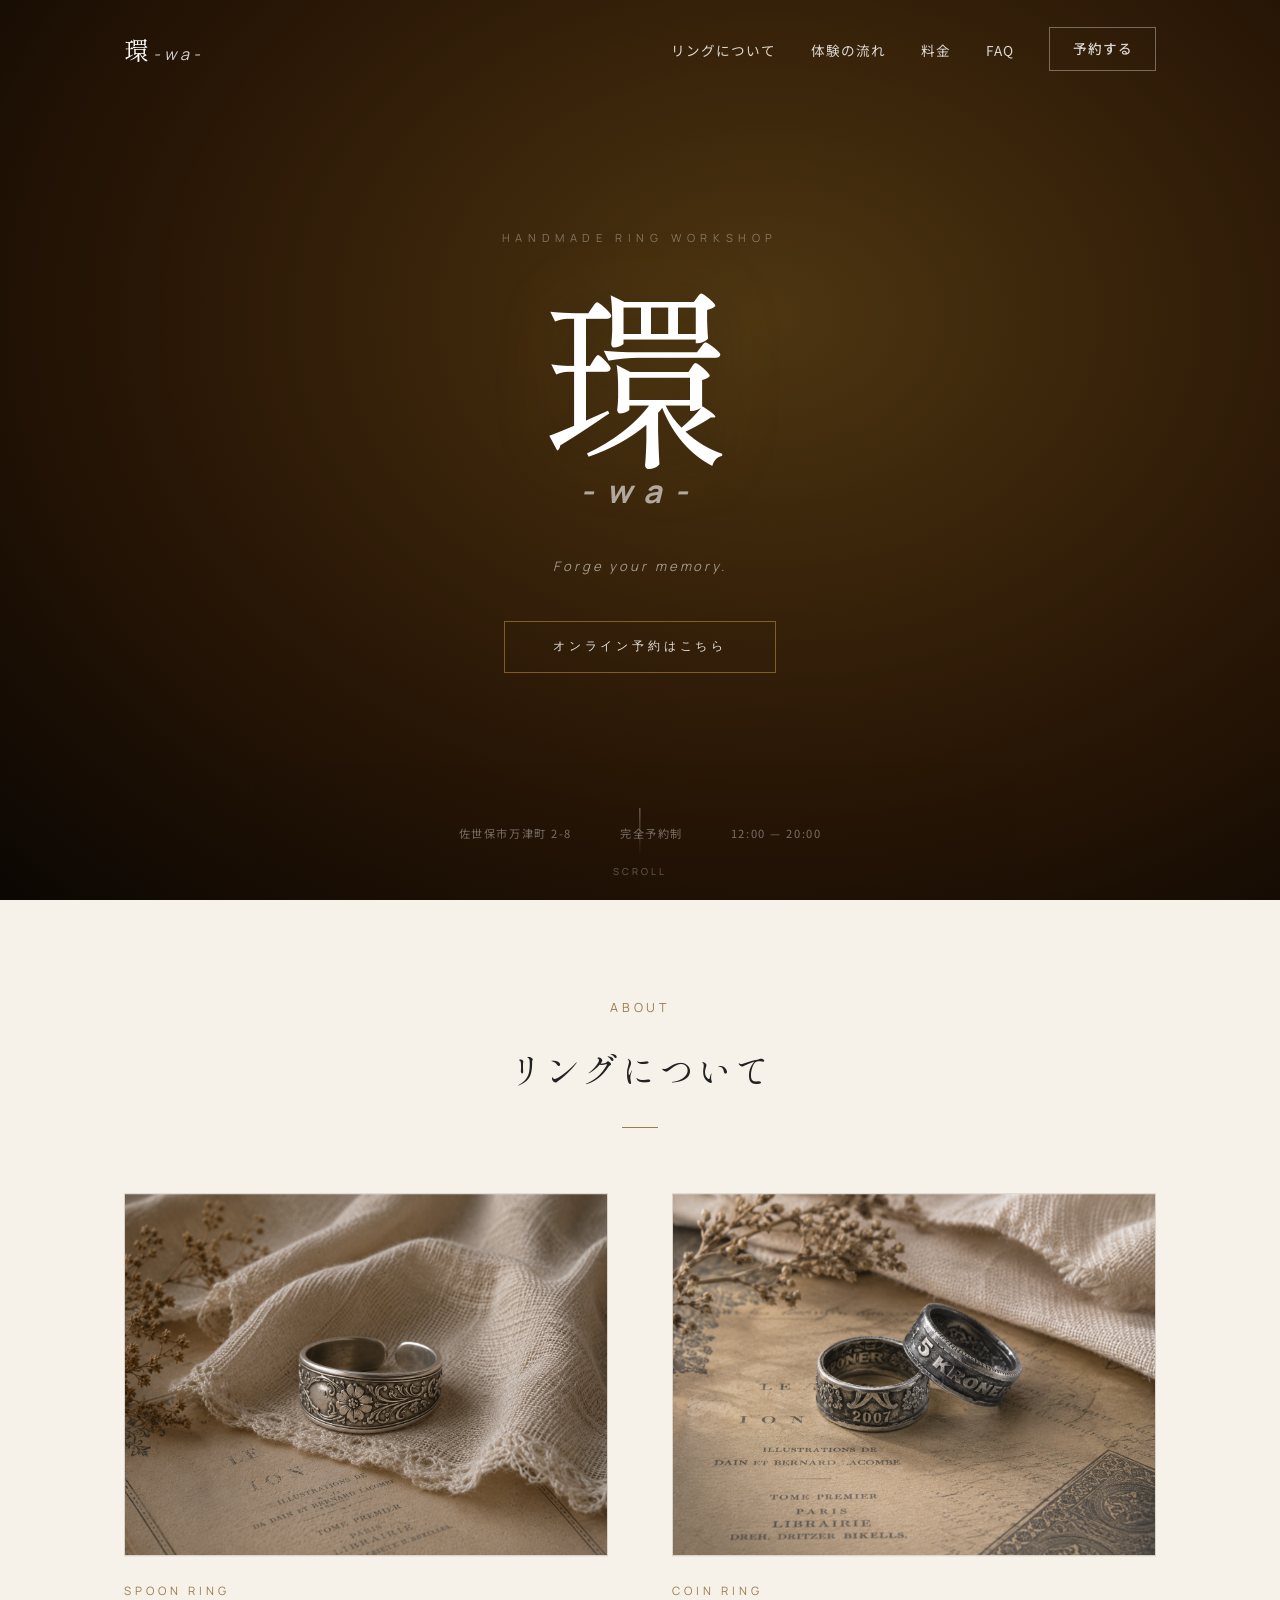
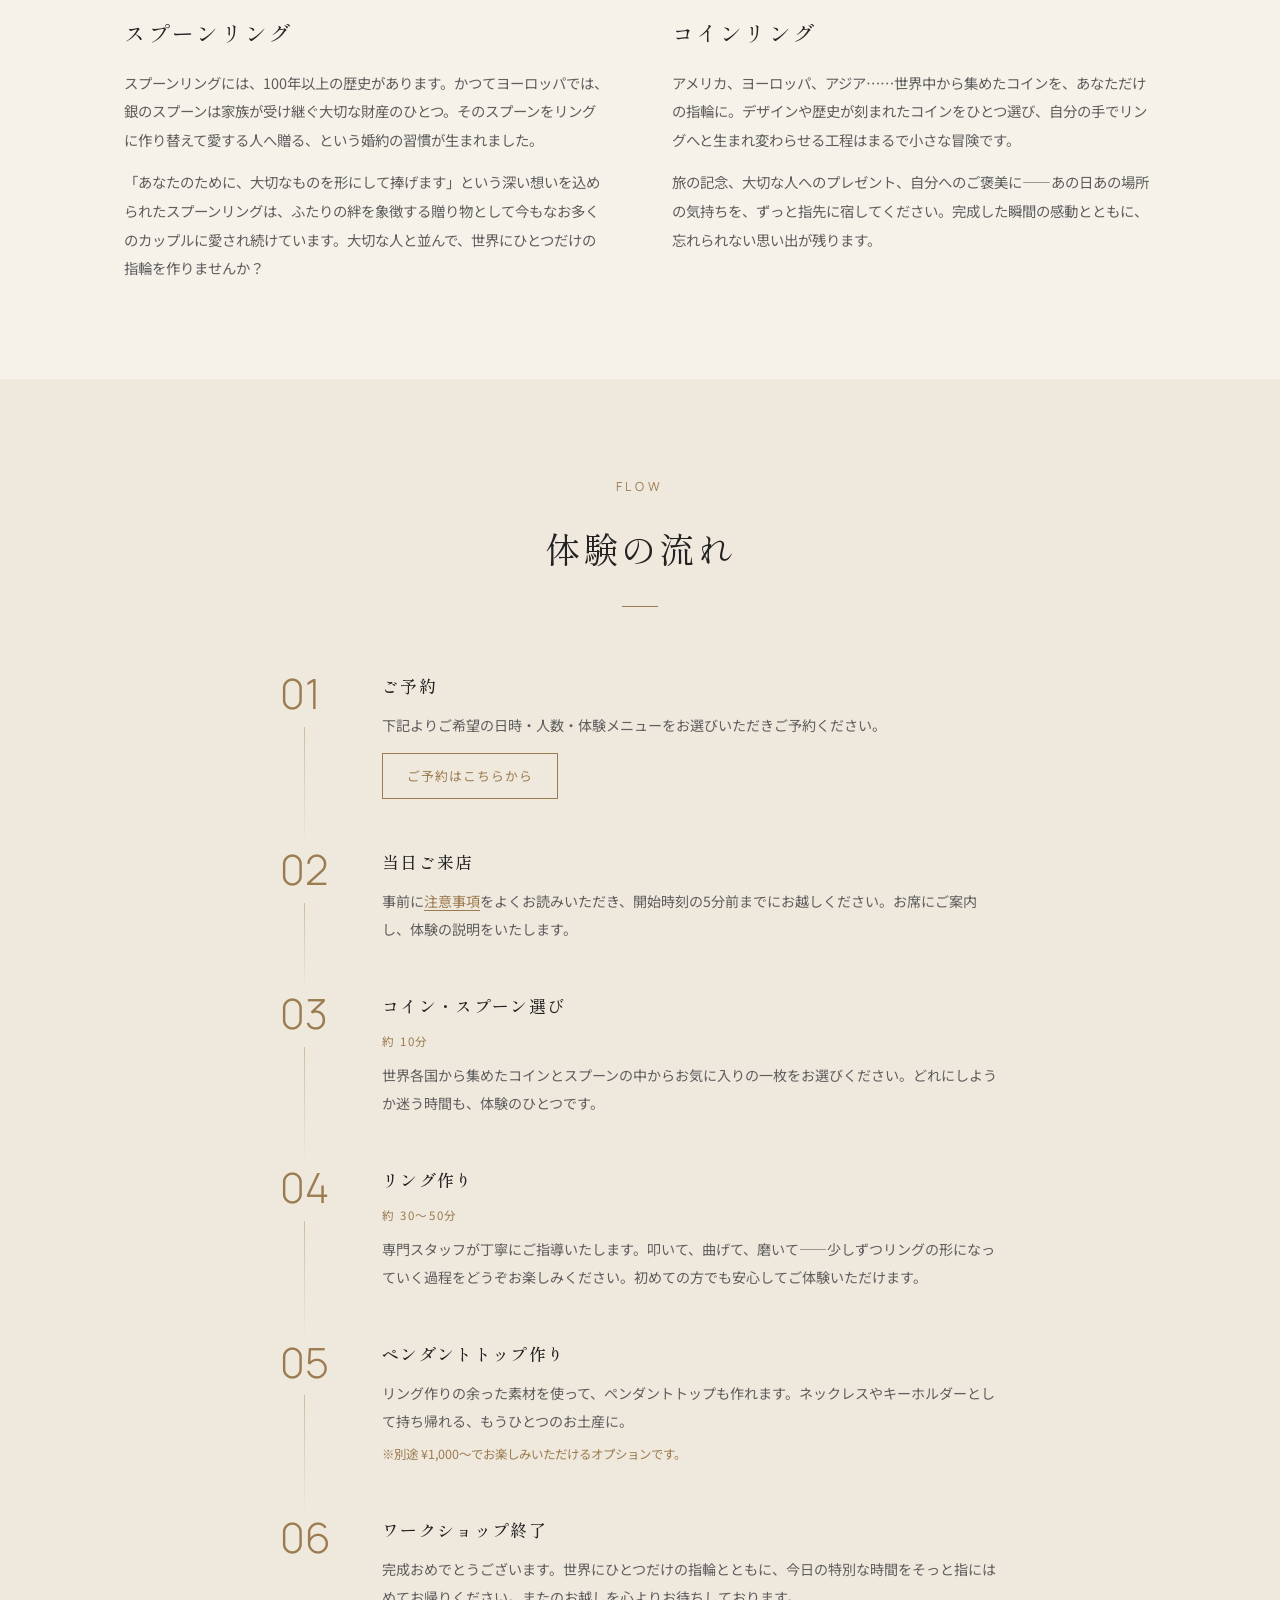
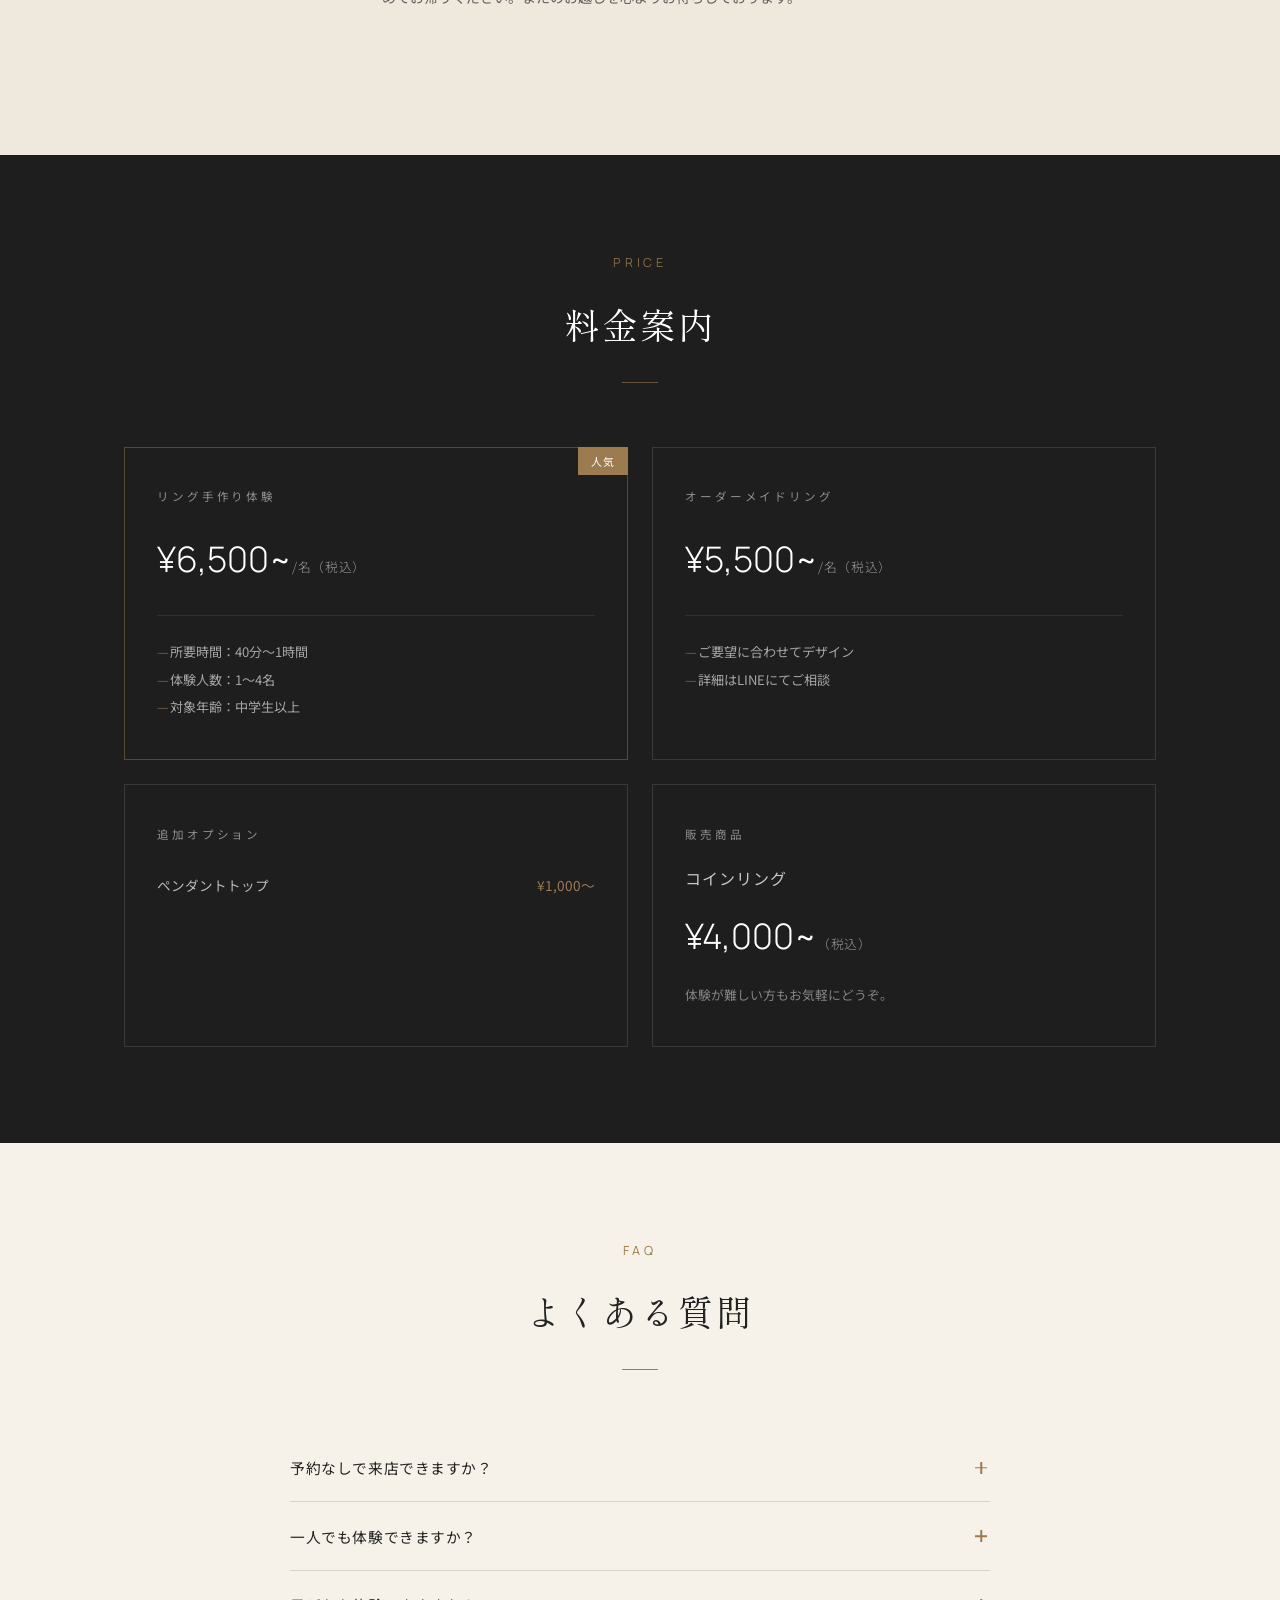
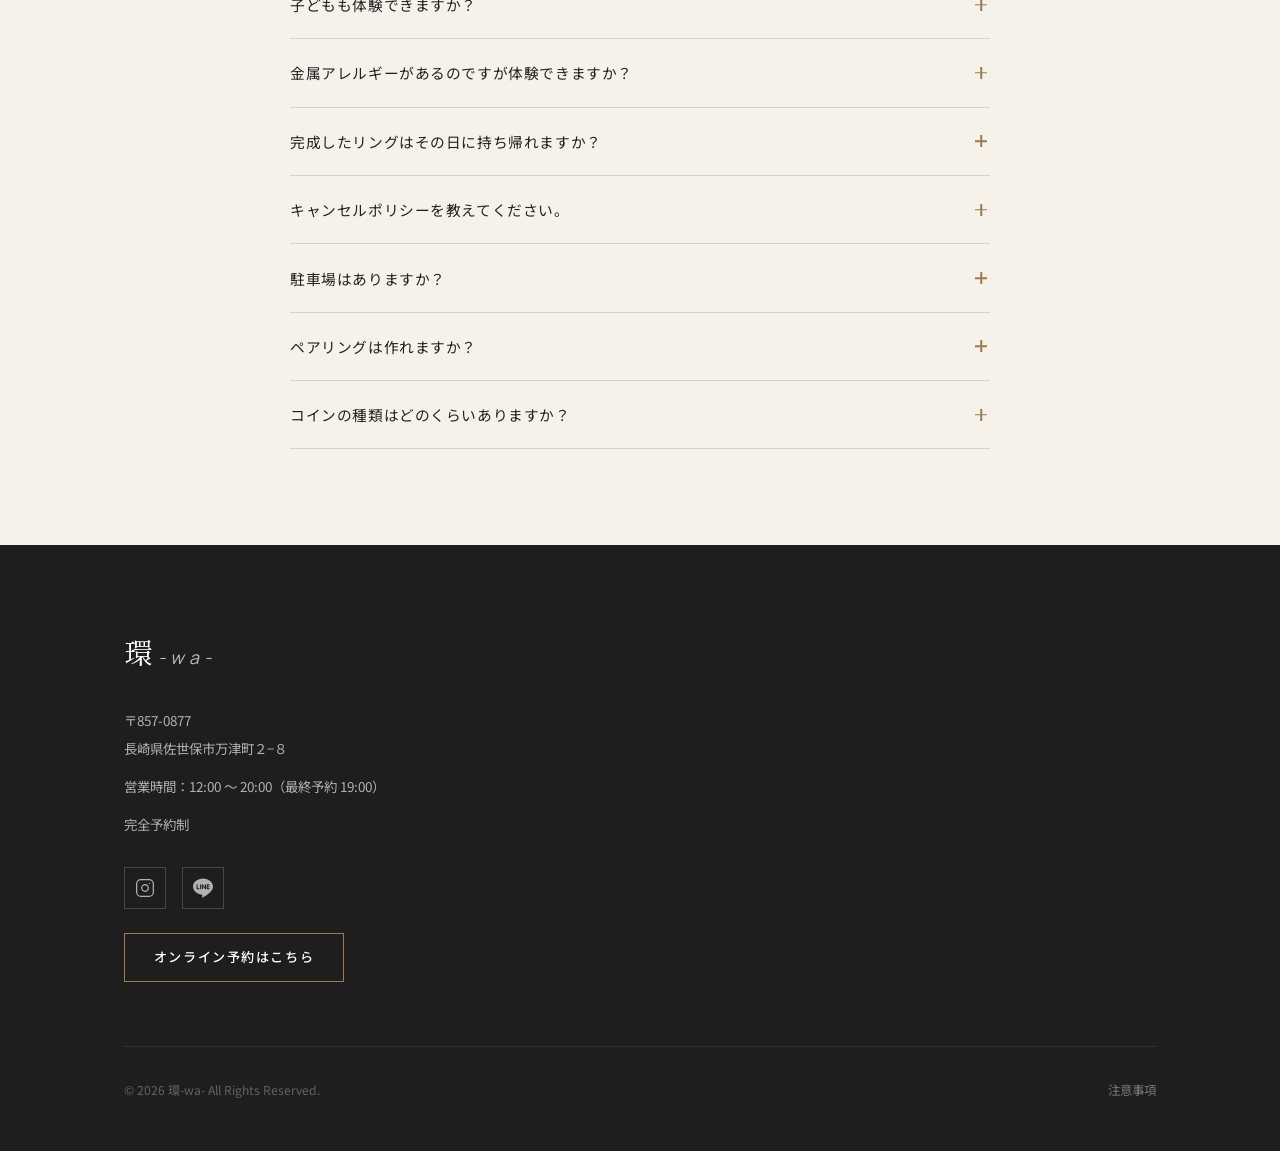
==== index.html @ 25a90939 "Use icons8-line-48.png for LINE icon in mobile CTA Co-Authored-By: Claude Sonnet 4.6 <noreply@anthro" ====
<!DOCTYPE html>
<html lang="ja">
<head>
  <meta charset="UTF-8">
  <meta name="viewport" content="width=device-width, initial-scale=1.0">
  <title>環-wa- | 手作りリング体験 佐世保・万津町</title>
  <meta name="description" content="長崎県佐世保市の手作りリング体験工房「環-wa-」。スプーンリングとコインリングを自分の手で作る特別な体験。完全予約制。¥6,500〜">
  <link rel="preconnect" href="https://fonts.googleapis.com">
  <link rel="preconnect" href="https://fonts.gstatic.com" crossorigin>
  <link href="https://fonts.googleapis.com/css2?family=Manrope:wght@300;400;500&family=Noto+Sans+JP:wght@300;400;500&family=Shippori+Mincho:wght@400;500&display=swap" rel="stylesheet">
  <link rel="stylesheet" href="styles.css">
</head>
<body>

  <!-- LOADER -->
  <div id="loader" role="status" aria-label="読み込み中">
    <div class="loader-inner">
      <div class="loader-ring-wrap">
        <svg class="loader-ring" viewBox="0 0 100 100" aria-hidden="true">
          <circle class="ring-track" cx="50" cy="50" r="38"/>
          <circle id="ring-arc" class="ring-progress" cx="50" cy="50" r="38"
                  transform="rotate(-90 50 50)"/>
        </svg>
        <span class="loader-brand" aria-hidden="true">環</span>
      </div>
      <div class="loader-foot">
        <span id="loader-counter" class="loader-counter">0</span>
        <span id="loader-text" class="loader-text">Forge your memory.</span>
      </div>
    </div>
  </div>

  <!-- HEADER -->
  <header id="header">
    <div class="container header-inner">
      <a href="#" class="logo">環<span>-wa-</span></a>
      <nav>
        <ul class="nav-links" id="navLinks">
          <li><a href="#about">リングについて</a></li>
          <li><a href="#flow">体験の流れ</a></li>
          <li><a href="#pricing">料金</a></li>
          <li><a href="#faq">FAQ</a></li>
          <li>
            <a href="reserve.html" class="btn btn-nav">
              予約する
            </a>
          </li>
        </ul>
        <button class="hamburger" id="hamburger" aria-label="メニューを開く" aria-expanded="false">
          <span></span><span></span><span></span>
        </button>
      </nav>
    </div>
  </header>

  <!-- HERO -->
  <section id="hero">
    <!-- VIDEO BACKGROUND -->
    <div class="hero-bg" id="heroBg">
      <div class="hero-vid-wrap v1 active">
        <video autoplay muted playsinline loop preload="auto"
               src="videos/ring_hero_darker_v1.mp4"></video>
      </div>
      <div class="hero-vid-wrap v2">
        <video muted playsinline loop preload="none"
               data-src="videos/ring_hero_darker_v2.mp4"></video>
      </div>
      <div class="hero-vid-wrap v3">
        <video muted playsinline loop preload="none"
               data-src="videos/ring_hero_darker_v3.mp4"></video>
      </div>
    </div>
    <div class="hero-overlay" aria-hidden="true"></div>
    <div class="hero-content" id="heroContent">
      <p class="hero-eyebrow">Handmade Ring Workshop</p>
      <h1 class="hero-mark">
        <span class="hero-kanji">環</span>
        <span class="hero-wa">-wa-</span>
      </h1>
      <p class="hero-tagline">Forge your memory.</p>
      <a href="reserve.html" class="btn-hero-reserve">オンライン予約はこちら</a>
    </div>
    <div class="hero-foot" aria-hidden="true">
      <span>佐世保市万津町 2-8</span>
      <span>完全予約制</span>
      <span>12:00 — 20:00</span>
    </div>
    <div class="scroll-down" aria-hidden="true">
      <div class="scroll-line"></div>
      <span>SCROLL</span>
    </div>
  </section>

  <!-- ABOUT -->
  <section id="about" class="section">
    <div class="container">
      <div class="section-head reveal">
        <span class="section-label">ABOUT</span>
        <h2>リングについて</h2>
        <div class="divider"></div>
      </div>
      <div class="about-grid">

        <div class="about-card reveal">
          <div class="about-img" data-parallax><img src="images/スプーンリング.png" alt="スプーンリング" loading="lazy"></div>
          <span class="about-tag">SPOON RING</span>
          <h3>スプーンリング</h3>
          <p>スプーンリングには、100年以上の歴史があります。かつてヨーロッパでは、銀のスプーンは家族が受け継ぐ大切な財産のひとつ。そのスプーンをリングに作り替えて愛する人へ贈る、という婚約の習慣が生まれました。</p>
          <p>「あなたのために、大切なものを形にして捧げます」という深い想いを込められたスプーンリングは、ふたりの絆を象徴する贈り物として今もなお多くのカップルに愛され続けています。大切な人と並んで、世界にひとつだけの指輪を作りませんか？</p>
        </div>

        <div class="about-card reveal">
          <div class="about-img" data-parallax><img src="images/コインリング.png" alt="コインリング" loading="lazy"></div>
          <span class="about-tag">COIN RING</span>
          <h3>コインリング</h3>
          <p>アメリカ、ヨーロッパ、アジア……世界中から集めたコインを、あなただけの指輪に。デザインや歴史が刻まれたコインをひとつ選び、自分の手でリングへと生まれ変わらせる工程はまるで小さな冒険です。</p>
          <p>旅の記念、大切な人へのプレゼント、自分へのご褒美に——あの日あの場所の気持ちを、ずっと指先に宿してください。完成した瞬間の感動とともに、忘れられない思い出が残ります。</p>
        </div>

      </div>
    </div>
  </section>

  <!-- FLOW -->
  <section id="flow" class="section section-warm">
    <div class="container">
      <div class="section-head reveal">
        <span class="section-label">FLOW</span>
        <h2>体験の流れ</h2>
        <div class="divider"></div>
      </div>
      <ol class="flow-list">

        <li class="flow-step reveal">
          <div class="flow-num">01</div>
          <div class="flow-body">
            <h3>ご予約</h3>
            <p>下記よりご希望の日時・人数・体験メニューをお選びいただきご予約ください。</p>
            <a href="reserve.html" class="btn-reserve-sm">
              ご予約はこちらから
            </a>
          </div>
        </li>

        <li class="flow-step reveal">
          <div class="flow-num">02</div>
          <div class="flow-body">
            <h3>当日ご来店</h3>
            <p>事前に<a href="caution.html" class="text-link">注意事項</a>をよくお読みいただき、開始時刻の5分前までにお越しください。お席にご案内し、体験の説明をいたします。</p>
          </div>
        </li>

        <li class="flow-step reveal">
          <div class="flow-num">03</div>
          <div class="flow-body">
            <h3>コイン・スプーン選び</h3>
            <span class="flow-time">約 10分</span>
            <p>世界各国から集めたコインとスプーンの中からお気に入りの一枚をお選びください。どれにしようか迷う時間も、体験のひとつです。</p>
          </div>
        </li>

        <li class="flow-step reveal">
          <div class="flow-num">04</div>
          <div class="flow-body">
            <h3>リング作り</h3>
            <span class="flow-time">約 30〜50分</span>
            <p>専門スタッフが丁寧にご指導いたします。叩いて、曲げて、磨いて——少しずつリングの形になっていく過程をどうぞお楽しみください。初めての方でも安心してご体験いただけます。</p>
          </div>
        </li>

        <li class="flow-step reveal">
          <div class="flow-num">05</div>
          <div class="flow-body">
            <h3>ペンダントトップ作り</h3>
            <p>リング作りの余った素材を使って、ペンダントトップも作れます。ネックレスやキーホルダーとして持ち帰れる、もうひとつのお土産に。<br><span class="inline-note">※別途 ¥1,000〜でお楽しみいただけるオプションです。</span></p>
          </div>
        </li>

        <li class="flow-step reveal">
          <div class="flow-num">06</div>
          <div class="flow-body">
            <h3>ワークショップ終了</h3>
            <p>完成おめでとうございます。世界にひとつだけの指輪とともに、今日の特別な時間をそっと指にはめてお帰りください。またのお越しを心よりお待ちしております。</p>
          </div>
        </li>

      </ol>
    </div>
  </section>

  <!-- PRICING -->
  <section id="pricing" class="section section-dark">
    <div class="container">
      <div class="section-head section-head--light reveal">
        <span class="section-label">PRICE</span>
        <h2>料金案内</h2>
        <div class="divider divider--light"></div>
      </div>
      <div class="pricing-grid">

        <div class="price-card price-card--main reveal">
          <span class="price-badge">人気</span>
          <span class="price-cat">リング手作り体験</span>
          <div class="price-val">¥6,500~<small>/名（税込）</small></div>
          <ul class="price-meta">
            <li>所要時間：40分〜1時間</li>
            <li>体験人数：1〜4名</li>
            <li>対象年齢：中学生以上</li>
          </ul>
        </div>

        <div class="price-card reveal">
          <span class="price-cat">オーダーメイドリング</span>
          <div class="price-val">¥5,500~<small>/名（税込）</small></div>
          <ul class="price-meta">
            <li>ご要望に合わせてデザイン</li>
            <li>詳細はLINEにてご相談</li>
          </ul>
        </div>

        <div class="price-card reveal">
          <span class="price-cat">追加オプション</span>
          <ul class="price-option-list">
            <li><span>ペンダントトップ</span><em>¥1,000〜</em></li>
          </ul>
        </div>

        <div class="price-card reveal">
          <span class="price-cat">販売商品</span>
          <p class="price-item-name">コインリング</p>
          <div class="price-val">¥4,000~<small>（税込）</small></div>
          <p class="price-desc">体験が難しい方もお気軽にどうぞ。</p>
        </div>

      </div>
    </div>
  </section>

  <!-- FAQ -->
  <section id="faq" class="section">
    <div class="container">
      <div class="section-head reveal">
        <span class="section-label">FAQ</span>
        <h2>よくある質問</h2>
        <div class="divider"></div>
      </div>
      <dl class="faq-list reveal">

        <div class="faq-item">
          <dt><button class="faq-q" aria-expanded="false"><span>予約なしで来店できますか？</span><span class="faq-icon" aria-hidden="true"></span></button></dt>
          <dd class="faq-a"><div class="faq-inner">当工房は<strong>完全予約制</strong>となっております。公式LINEよりご予約のうえお越しください。当日のご予約もLINEにて承ります（空き状況によります）。</div></dd>
        </div>

        <div class="faq-item">
          <dt><button class="faq-q" aria-expanded="false"><span>一人でも体験できますか？</span><span class="faq-icon" aria-hidden="true"></span></button></dt>
          <dd class="faq-a"><div class="faq-inner">もちろんです。おひとり様から最大4名様まで体験いただけます。おひとりでじっくり楽しまれるお客様も多くいらっしゃいます。</div></dd>
        </div>

        <div class="faq-item">
          <dt><button class="faq-q" aria-expanded="false"><span>子どもも体験できますか？</span><span class="faq-icon" aria-hidden="true"></span></button></dt>
          <dd class="faq-a"><div class="faq-inner">安全上の理由から、対象年齢は<strong>中学生以上</strong>とさせていただいております。ご不明な点はLINEよりお気軽にお問い合わせください。</div></dd>
        </div>

        <div class="faq-item">
          <dt><button class="faq-q" aria-expanded="false"><span>金属アレルギーがあるのですが体験できますか？</span><span class="faq-icon" aria-hidden="true"></span></button></dt>
          <dd class="faq-a"><div class="faq-inner">金属アレルギーをお持ちの方には、使用素材について事前にご相談させていただいております。ご予約時にLINEにてお知らせください。また、事前に<a href="caution.html" class="text-link">注意事項ページ</a>もご確認いただけますと幸いです。</div></dd>
        </div>

        <div class="faq-item">
          <dt><button class="faq-q" aria-expanded="false"><span>完成したリングはその日に持ち帰れますか？</span><span class="faq-icon" aria-hidden="true"></span></button></dt>
          <dd class="faq-a"><div class="faq-inner">はい、当日お持ち帰りいただけます。専用のパッケージにお入れしてお渡しします。プレゼントにもそのままご利用いただけます。</div></dd>
        </div>

        <div class="faq-item">
          <dt><button class="faq-q" aria-expanded="false"><span>キャンセルポリシーを教えてください。</span><span class="faq-icon" aria-hidden="true"></span></button></dt>
          <dd class="faq-a"><div class="faq-inner">ご予約の変更・キャンセルは、ご予約日の<strong>前日20時まで</strong>に公式LINEよりご連絡ください。当日のキャンセルはキャンセル料が発生する場合がございます。</div></dd>
        </div>

        <div class="faq-item">
          <dt><button class="faq-q" aria-expanded="false"><span>駐車場はありますか？</span><span class="faq-icon" aria-hidden="true"></span></button></dt>
          <dd class="faq-a"><div class="faq-inner">専用駐車場はございませんが、近隣にコインパーキングがございます。公共交通機関でのご来店もぜひご検討ください。</div></dd>
        </div>

        <div class="faq-item">
          <dt><button class="faq-q" aria-expanded="false"><span>ペアリングは作れますか？</span><span class="faq-icon" aria-hidden="true"></span></button></dt>
          <dd class="faq-a"><div class="faq-inner">同じコインやスプーンをお選びいただければペアリングとして仕上げることも可能です。カップルやご友人同士でのご体験をぜひどうぞ。</div></dd>
        </div>

        <div class="faq-item">
          <dt><button class="faq-q" aria-expanded="false"><span>コインの種類はどのくらいありますか？</span><span class="faq-icon" aria-hidden="true"></span></button></dt>
          <dd class="faq-a"><div class="faq-inner">常時数十種類のコインをご用意しております。アメリカ、ヨーロッパ、アジアなどさまざまな国のコインをご覧いただけます。詳しくは当日スタッフにお尋ねください。</div></dd>
        </div>

      </dl>
    </div>
  </section>

  <!-- FOOTER -->
  <footer id="contact" class="site-footer">
    <div class="container">
      <div class="footer-grid">

        <div class="footer-info">
          <p class="footer-logo">環<span>-wa-</span></p>
          <address>
            <p>〒857-0877<br>長崎県佐世保市万津町２−８</p>
            <p>営業時間：12:00 〜 20:00（最終予約 19:00）</p>
            <p>完全予約制</p>
          </address>
          <div class="footer-sns">
            <a href="https://www.instagram.com/" target="_blank" rel="noopener" class="sns-btn" aria-label="Instagram">
              <svg width="20" height="20" viewBox="0 0 24 24" fill="none" stroke="currentColor" stroke-width="1.5" stroke-linecap="round" stroke-linejoin="round" aria-hidden="true"><rect x="2" y="2" width="20" height="20" rx="5"/><path d="M16 11.37A4 4 0 1 1 12.63 8 4 4 0 0 1 16 11.37z"/><line x1="17.5" y1="6.5" x2="17.51" y2="6.5"/></svg>
            </a>
            <a href="https://line.me/R/ti/p/@wa_sasebo" target="_blank" rel="noopener" class="sns-btn" aria-label="LINE">
              <svg width="20" height="20" viewBox="0 0 24 24" fill="currentColor" aria-hidden="true"><path d="M19.365 9.863c.349 0 .63.285.63.631 0 .345-.281.63-.63.63H17.61v1.125h1.755c.349 0 .63.283.63.63 0 .344-.281.629-.63.629h-2.386c-.345 0-.627-.285-.627-.629V8.108c0-.345.282-.63.63-.63h2.386c.346 0 .627.285.627.63 0 .349-.281.63-.63.63H17.61v1.125h1.755zm-3.855 3.016c0 .27-.174.51-.432.596-.064.021-.133.031-.199.031-.211 0-.391-.09-.51-.25l-2.443-3.317v2.94c0 .344-.279.629-.631.629-.346 0-.626-.285-.626-.629V8.108c0-.27.173-.51.43-.595.06-.023.136-.033.194-.033.195 0 .375.104.495.254l2.462 3.33V8.108c0-.345.282-.63.63-.63.345 0 .63.285.63.63v4.771zm-5.741 0c0 .344-.282.629-.631.629-.345 0-.627-.285-.627-.629V8.108c0-.345.282-.63.63-.63.346 0 .628.285.628.63v4.771zm-2.466.629H4.917c-.345 0-.63-.285-.63-.629V8.108c0-.345.285-.63.63-.63.348 0 .63.285.63.63v4.141h1.756c.348 0 .629.283.629.63 0 .344-.281.629-.629.629M24 10.314C24 4.943 18.615.572 12 .572S0 4.943 0 10.314c0 4.811 4.27 8.842 10.035 9.608.391.082.923.258 1.058.59.12.301.079.766.038 1.08l-.164 1.02c-.045.301-.24 1.186 1.049.645 1.291-.539 6.916-4.078 9.436-6.975C23.176 14.393 24 12.458 24 10.314"/></svg>
            </a>
          </div>
          <a href="reserve.html" class="btn btn-primary btn-sm">
            オンライン予約はこちら
          </a>
        </div>

        <div class="footer-map">
          <iframe
            src="https://maps.google.com/maps?q=長崎県佐世保市万津町2-8&hl=ja&z=17&output=embed"
            allowfullscreen
            loading="lazy"
            title="環-wa- アクセスマップ"
          ></iframe>
        </div>

      </div>
      <div class="footer-bottom">
        <p>© 2026 環-wa- All Rights Reserved.</p>
        <a href="caution.html" class="footer-link">注意事項</a>
      </div>
    </div>
  </footer>

  <!-- MOBILE FIXED CTA -->
  <div class="mobile-fixed-cta" role="navigation" aria-label="クイックアクション">
    <a href="https://line.me/R/ti/p/@wa_sasebo" target="_blank" rel="noopener" class="mcta-btn mcta-btn--line">
      <img src="images/icons8-line-48.png" width="20" height="20" alt="" aria-hidden="true">
      <span>相談する</span>
    </a>
    <a href="reserve.html" class="mcta-btn mcta-btn--reserve">
      <svg width="16" height="16" viewBox="0 0 24 24" fill="none" stroke="currentColor" stroke-width="1.5" stroke-linecap="round" stroke-linejoin="round" aria-hidden="true"><rect x="3" y="4" width="18" height="18" rx="2"/><line x1="16" y1="2" x2="16" y2="6"/><line x1="8" y1="2" x2="8" y2="6"/><line x1="3" y1="10" x2="21" y2="10"/></svg>
      <span>体験を予約</span>
    </a>
  </div>

  <script>
    // Header: transparent → opaque on scroll
    const header = document.getElementById('header');
    window.addEventListener('scroll', () => {
      header.classList.toggle('scrolled', window.scrollY > 60);
    }, { passive: true });

    // Hero: video crossfade + parallax
    (function() {
      var wraps = document.querySelectorAll('.hero-vid-wrap');
      var cur   = 0;
      if (wraps.length > 1) {
        setInterval(function() {
          wraps[cur].classList.remove('active');
          cur = (cur + 1) % wraps.length;
          var wrap = wraps[cur];
          wrap.classList.add('active');
          // Lazy-load current video on first switch
          var vid = wrap.querySelector('video[data-src]');
          if (vid) {
            vid.src = vid.dataset.src;
            vid.removeAttribute('data-src');
            vid.load();
            vid.play().catch(function(){});
          }
          // Preload next video's metadata
          var nextVid = wraps[(cur + 1) % wraps.length].querySelector('video[data-src]');
          if (nextVid) { nextVid.preload = 'metadata'; }
        }, 7000);
      }
      // Subtle parallax — bg moves slower than scroll
      if (!window.matchMedia('(prefers-reduced-motion: reduce)').matches) {
        var heroBg      = document.getElementById('heroBg');
        var heroContent = document.getElementById('heroContent');
        var heroEl      = document.getElementById('hero');
        var ticking     = false;
        window.addEventListener('scroll', function() {
          if (!ticking) {
            requestAnimationFrame(function() {
              var s = window.scrollY;
              var h = heroEl.offsetHeight;
              if (s <= h) {
                heroBg.style.transform      = 'translateY(' + (s * 0.22).toFixed(1) + 'px)';
                heroContent.style.opacity   = Math.max(0, 1 - s / (h * 0.55)).toFixed(3);
              }
              ticking = false;
            });
            ticking = true;
          }
        }, { passive: true });
      }
    }());

    // FAQ accordion
    document.querySelectorAll('.faq-q').forEach(btn => {
      btn.addEventListener('click', () => {
        const item = btn.closest('.faq-item');
        const ans  = item.querySelector('.faq-a');
        const open = item.classList.contains('open');
        document.querySelectorAll('.faq-item.open').forEach(el => {
          el.classList.remove('open');
          el.querySelector('.faq-q').setAttribute('aria-expanded', 'false');
          el.querySelector('.faq-a').style.maxHeight = null;
        });
        if (!open) {
          item.classList.add('open');
          btn.setAttribute('aria-expanded', 'true');
          ans.style.maxHeight = ans.scrollHeight + 'px';
        }
      });
    });

    // Mobile menu
    const hamburger = document.getElementById('hamburger');
    const navLinks  = document.getElementById('navLinks');
    hamburger.addEventListener('click', () => {
      const isOpen = navLinks.classList.toggle('open');
      hamburger.classList.toggle('open', isOpen);
      hamburger.setAttribute('aria-expanded', String(isOpen));
      document.body.style.overflow = isOpen ? 'hidden' : '';
    });
    navLinks.querySelectorAll('a').forEach(a => {
      a.addEventListener('click', () => {
        navLinks.classList.remove('open');
        hamburger.classList.remove('open');
        hamburger.setAttribute('aria-expanded', 'false');
        document.body.style.overflow = '';
      });
    });
  </script>

  <script>
    // ── PHASE4: Reveal + Image Parallax ─────────────────────
    (function () {
      if (window.matchMedia('(prefers-reduced-motion: reduce)').matches) return;

      // Stagger delay — based on sibling position within same parent
      document.querySelectorAll('.reveal').forEach(function (el) {
        var peers = Array.from(el.parentElement.querySelectorAll('.reveal'));
        var idx   = peers.indexOf(el);
        if (idx > 0) el.style.transitionDelay = (idx * 0.08).toFixed(2) + 's';
      });

      // Intersection Observer — fire once per element
      var obs = new IntersectionObserver(function (entries) {
        entries.forEach(function (entry) {
          if (entry.isIntersecting) {
            entry.target.classList.add('is-visible');
            obs.unobserve(entry.target);
          }
        });
      }, { threshold: 0.1, rootMargin: '0px 0px -50px 0px' });

      document.querySelectorAll('.reveal').forEach(function (el) { obs.observe(el); });

      // Image parallax — very subtle translateY
      var pEls  = document.querySelectorAll('[data-parallax]');
      var ptick = false;
      if (pEls.length) {
        window.addEventListener('scroll', function () {
          if (!ptick) {
            requestAnimationFrame(function () {
              pEls.forEach(function (el) {
                var rect = el.getBoundingClientRect();
                var vh   = window.innerHeight;
                if (rect.bottom > -50 && rect.top < vh + 50) {
                  var mid = (rect.top + rect.height / 2) - vh / 2;
                  el.style.transform = 'translateY(' + (mid * 0.035).toFixed(1) + 'px)';
                }
              });
              ptick = false;
            });
            ptick = true;
          }
        }, { passive: true });
      }
    }());
  </script>

  <script>
    // ── Loader ──────────────────────────────────────────────
    (function () {
      var loader = document.getElementById('loader');
      if (!loader) return;

      if (window.matchMedia('(prefers-reduced-motion: reduce)').matches) {
        loader.remove();
        return;
      }

      var arc     = document.getElementById('ring-arc');
      var counter = document.getElementById('loader-counter');
      var text    = document.getElementById('loader-text');
      var brand   = document.querySelector('.loader-brand');
      var C       = 2 * Math.PI * 38; // circumference ≈ 238.76

      arc.style.strokeDasharray  = C;
      arc.style.strokeDashoffset = C;

      var DURATION  = 2200;
      var startTime = null;

      function ease(t) {
        return t < 0.5 ? 4 * t * t * t : 1 - Math.pow(-2 * t + 2, 3) / 2;
      }

      function tick(ts) {
        if (!startTime) startTime = ts;
        var raw = Math.min((ts - startTime) / DURATION, 1);
        var p   = ease(raw);

        arc.style.strokeDashoffset = C * (1 - p);
        counter.textContent = String(Math.floor(p * 100)).padStart(3, '0') + '%';

        if (raw < 1) {
          requestAnimationFrame(tick);
        } else {
          arc.style.strokeDashoffset = 0;
          counter.textContent = '100%';

          setTimeout(function () {
            counter.classList.add('hide');
            text.classList.add('show');
            if (brand) brand.classList.add('lit');
            setTimeout(function () {
              loader.classList.add('is-done');
              loader.addEventListener('transitionend', function () {
                loader.remove();
              }, { once: true });
            }, 1100);
          }, 300);
        }
      }

      requestAnimationFrame(tick);
    }());
  </script>
</body>
</html>
---- styles.css ----
/* ============================================================
   環-wa- stylesheet
   ============================================================ */

/* ── Reset & base ─────────────────────────────────────────── */
*, *::before, *::after { box-sizing: border-box; margin: 0; padding: 0; }

:root {
  --bg-primary:     #F6F2EA;
  --bg-secondary:   #EFE8DD;
  --text-primary:   #222222;
  --text-secondary: #5E5E5E;
  --accent-primary: #9B7B4F;
  --accent-dark:    #7A5E3A;
  --border-soft:    #D8D2C8;
  --surface-dark:   #1E1E1E;
  --white:          #FFFFFF;
  --line:           #06C755;

  --jp:      'Noto Sans JP', sans-serif;
  --en:      'Manrope', sans-serif;
  --heading: 'Shippori Mincho', serif;
  --max-w: 1080px;
  --ease:  0.3s ease;
}

html { scroll-behavior: smooth; }
body { font-family: var(--jp); background: var(--bg-primary); color: var(--text-primary); line-height: 1.9; font-size: 16px; }
img  { display: block; max-width: 100%; }
a    { color: inherit; }
ol, ul { list-style: none; }
address { font-style: normal; }

/* ── Layout helpers ───────────────────────────────────────── */
.container {
  max-width: var(--max-w);
  margin: 0 auto;
  padding: 0 1.5rem;
}
.section      { padding: 6rem 0; }
.section-warm { background: var(--bg-secondary); padding: 6rem 0; }
.section-dark { background: var(--surface-dark); color: var(--white); padding: 6rem 0; }

/* ── Buttons ──────────────────────────────────────────────── */
.btn {
  display: inline-flex;
  align-items: center;
  gap: 0.5rem;
  padding: 1rem 2.6rem;
  font-family: var(--jp);
  font-size: 0.88rem;
  font-weight: 500;
  letter-spacing: 0.12em;
  cursor: pointer;
  text-decoration: none;
  border: 1px solid transparent;
  transition: background var(--ease), color var(--ease), border-color var(--ease), transform 0.25s ease;
  white-space: nowrap;
}
.btn-primary {
  background: transparent;
  color: var(--white);
  border-color: var(--accent-primary);
}
.btn-primary:hover {
  background: rgba(155,123,79,0.15);
  color: var(--white);
  border-color: var(--accent-primary);
  transform: translateY(-1px);
}
.btn-ghost {
  background: transparent;
  color: var(--white);
  border-color: rgba(255,255,255,0.45);
}
.btn-ghost:hover { background: rgba(255,255,255,0.08); border-color: rgba(255,255,255,0.7); transform: translateY(-1px); }
.btn-nav {
  background: transparent;
  color: rgba(255,255,255,0.8);
  border-color: rgba(255,255,255,0.35);
  padding: 0.5rem 1.4rem;
  font-size: 0.82rem;
}
.btn-nav:hover { background: rgba(255,255,255,0.07); color: var(--white); border-color: rgba(255,255,255,0.55); transform: translateY(-1px); }
.btn-sm { padding: 0.7rem 1.8rem; font-size: 0.82rem; }

/* ── Section headings ─────────────────────────────────────── */
.section-head        { text-align: center; margin-bottom: 4rem; }
.section-head--light { color: var(--white); }
.section-label {
  display: block;
  font-family: var(--en);
  font-size: 0.78rem;
  letter-spacing: 0.32em;
  color: var(--accent-primary);
  margin-bottom: 1rem;
}
.section-head--light .section-label { color: rgba(155,123,79,0.85); }
.section-head h2 {
  font-family: var(--heading);
  font-size: clamp(1.6rem, 3vw, 2.2rem);
  font-weight: 400;
  letter-spacing: 0.08em;
}
.divider {
  width: 36px; height: 1px;
  background: var(--accent-primary);
  margin: 1.5rem auto 0;
}
.divider--light { background: rgba(155,123,79,0.6); }

/* ── Header ───────────────────────────────────────────────── */
#header {
  position: fixed;
  top: 0; left: 0; right: 0;
  z-index: 100;
  padding: 1.6rem 0;
  transition: background 0.4s ease, padding 0.4s ease, backdrop-filter 0.4s ease;
}
#header.scrolled {
  background: rgba(30, 30, 30, 0.93);
  backdrop-filter: blur(12px);
  padding: 1rem 0;
}
.header-inner {
  display: flex;
  align-items: center;
  justify-content: space-between;
}
.logo {
  font-family: var(--heading);
  font-size: 1.55rem;
  font-weight: 400;
  color: var(--white);
  text-decoration: none;
  letter-spacing: 0.18em;
}
.logo span {
  font-family: var(--en);
  font-style: italic;
  font-size: 1rem;
  letter-spacing: 0.25em;
  opacity: 0.8;
}
nav { display: flex; align-items: center; }
.nav-links {
  display: flex;
  align-items: center;
  gap: 2.2rem;
}
.nav-links a {
  color: rgba(255,255,255,0.82);
  text-decoration: none;
  font-size: 0.85rem;
  letter-spacing: 0.07em;
  transition: color var(--ease);
}
.nav-links a:hover { color: var(--white); }

/* hamburger */
.hamburger {
  display: none;
  flex-direction: column;
  gap: 5px;
  background: none;
  border: none;
  cursor: pointer;
  padding: 6px;
  z-index: 101;
}
.hamburger span {
  display: block;
  width: 24px; height: 1.5px;
  background: var(--white);
  transition: transform 0.3s ease, opacity 0.3s ease;
  transform-origin: center;
}
.hamburger.open span:nth-child(1) { transform: translateY(6.5px) rotate(45deg); }
.hamburger.open span:nth-child(2) { opacity: 0; }
.hamburger.open span:nth-child(3) { transform: translateY(-6.5px) rotate(-45deg); }

/* ── Hero ─────────────────────────────────────────────────── */
#hero {
  position: relative;
  height: 100vh;
  min-height: 580px;
  overflow: hidden;
  display: flex;
  align-items: center;
  justify-content: center;
}

/* Video background layer */
.hero-bg {
  position: absolute;
  inset: 0;
  will-change: transform;
}
.hero-vid-wrap {
  position: absolute;
  inset: 0;
  opacity: 0;
  transition: opacity 2s ease;
}
.hero-vid-wrap.active { opacity: 1; }
.hero-vid-wrap video {
  width: 100%;
  height: 100%;
  object-fit: cover;
  display: block;
}

/* CSS gradient fallbacks (visible when video hasn't loaded) */
.hero-vid-wrap.v1 { background: radial-gradient(ellipse at 40% 60%, #4A2410 0%, #21100A 55%, #0A0604 100%); }
.hero-vid-wrap.v2 { background: radial-gradient(ellipse at 60% 35%, #6B4A18 0%, #3A2008 55%, #100904 100%); }
.hero-vid-wrap.v3 { background: radial-gradient(ellipse at 30% 70%, #2E1E16 0%, #160C08 60%, #060404 100%); }

/* Dark overlay */
.hero-overlay {
  position: absolute;
  inset: 0;
  z-index: 1;
  background: rgba(0,0,0,0.28);
}

/* Content */
.hero-content {
  position: relative;
  z-index: 2;
  text-align: center;
  color: var(--white);
  padding: 0 1.5rem;
  display: flex;
  flex-direction: column;
  align-items: center;
  will-change: opacity;
}
.hero-eyebrow {
  font-family: var(--en);
  font-size: clamp(0.58rem, 1vw, 0.7rem);
  letter-spacing: 0.5em;
  color: rgba(255,255,255,0.35);
  margin-bottom: 1.6rem;
  text-transform: uppercase;
}
.hero-mark {
  display: flex;
  flex-direction: column;
  align-items: center;
  margin-bottom: 2rem;
}
.hero-kanji {
  font-family: var(--heading);
  font-size: clamp(7rem, 18vw, 12rem);
  font-weight: 400;
  line-height: 1;
  letter-spacing: 0.04em;
  color: var(--white);
  text-shadow:
    0 0 80px rgba(196,147,63,0.18),
    0 2px 40px rgba(0,0,0,0.25);
}
.hero-wa {
  font-family: var(--en);
  font-size: clamp(1.2rem, 3vw, 2rem);
  font-style: italic;
  letter-spacing: 0.4em;
  color: rgba(255,255,255,0.6);
  margin-top: -0.15em;
}
.hero-tagline {
  font-family: var(--en);
  font-size: clamp(0.68rem, 1.1vw, 0.82rem);
  font-style: italic;
  letter-spacing: 0.22em;
  color: rgba(255,255,255,0.52);
  margin-bottom: 2.6rem;
}

/* Reserve CTA */
.btn-hero-reserve {
  display: inline-block;
  padding: 0.85rem 3rem;
  font-family: var(--en);
  font-size: 0.75rem;
  font-weight: 400;
  letter-spacing: 0.32em;
  text-transform: uppercase;
  color: rgba(255,255,255,0.88);
  border: 1px solid rgba(196,147,63,0.55);
  text-decoration: none;
  transition: background 0.35s ease, border-color 0.35s ease, color 0.35s ease;
}
.btn-hero-reserve:hover {
  background: rgba(155,123,79,0.18);
  border-color: rgba(196,147,63,0.85);
  color: var(--white);
}

/* Hero bottom info bar */
.hero-foot {
  position: absolute;
  bottom: 3.5rem;
  left: 50%;
  transform: translateX(-50%);
  z-index: 2;
  display: flex;
  gap: 3rem;
  color: rgba(255,255,255,0.38);
  font-size: 0.7rem;
  letter-spacing: 0.14em;
  white-space: nowrap;
}

/* Scroll indicator */
.scroll-down {
  position: absolute;
  bottom: 1.2rem;
  left: 50%;
  transform: translateX(-50%);
  z-index: 2;
  display: flex;
  flex-direction: column;
  align-items: center;
  gap: 0.4rem;
  color: rgba(255,255,255,0.32);
  font-family: var(--en);
  font-size: 0.6rem;
  letter-spacing: 0.3em;
}
.scroll-line {
  width: 1px; height: 48px;
  background: linear-gradient(to bottom, rgba(255,255,255,0.42), transparent);
  animation: scrollAnim 2.2s ease-in-out infinite;
  transform-origin: top;
}
@keyframes scrollAnim {
  0%, 100% { transform: scaleY(0); opacity: 0; }
  50%       { transform: scaleY(1); opacity: 1; }
}

/* ── About ────────────────────────────────────────────────── */
.about-grid {
  display: grid;
  grid-template-columns: 1fr 1fr;
  gap: 4rem;
}
.about-img {
  aspect-ratio: 4 / 3;
  background: var(--bg-secondary);
  border: 1px solid var(--border-soft);
  display: flex;
  align-items: center;
  justify-content: center;
  color: var(--text-secondary);
  font-size: 0.78rem;
  letter-spacing: 0.08em;
  margin-bottom: 1.6rem;
  overflow: hidden;
}
.about-img img {
  width: 100%;
  aspect-ratio: 4 / 3;
  object-fit: cover;
  display: block;
}
.about-tag {
  display: block;
  font-family: var(--en);
  font-size: 0.72rem;
  letter-spacing: 0.35em;
  color: var(--accent-primary);
  margin-bottom: 0.6rem;
}
.about-card h3 {
  font-family: var(--heading);
  font-size: 1.35rem;
  font-weight: 400;
  letter-spacing: 0.1em;
  margin-bottom: 1rem;
}
.about-card p {
  font-size: 0.9rem;
  color: var(--text-secondary);
  line-height: 2;
  margin-bottom: 0.8rem;
}
.about-card p:last-child { margin-bottom: 0; }

/* ── Flow ─────────────────────────────────────────────────── */
.flow-list {
  max-width: 720px;
  margin: 0 auto;
}
.flow-step {
  display: grid;
  grid-template-columns: 70px 1fr;
  gap: 2rem;
  padding-bottom: 3rem;
  position: relative;
}
.flow-step:not(:last-child)::before {
  content: '';
  position: absolute;
  left: 24px; top: 56px; bottom: 0;
  width: 1px;
  background: linear-gradient(to bottom, var(--accent-primary) 0%, transparent 100%);
  opacity: 0.4;
}
.flow-num {
  font-family: var(--en);
  font-size: 2.6rem;
  font-weight: 300;
  color: var(--accent-primary);
  line-height: 1;
  padding-top: 0.15rem;
}
.flow-body h3 {
  font-family: var(--heading);
  font-size: 1.05rem;
  font-weight: 500;
  letter-spacing: 0.08em;
  margin-bottom: 0.5rem;
}
.flow-time {
  display: block;
  font-size: 0.72rem;
  letter-spacing: 0.14em;
  color: var(--accent-primary);
  margin-bottom: 0.5rem;
}
.flow-body p {
  font-size: 0.88rem;
  color: var(--text-secondary);
  line-height: 2;
}
.inline-note {
  display: inline-block;
  font-size: 0.78rem;
  color: var(--accent-primary);
  margin-top: 0.4rem;
}
.text-link {
  color: var(--accent-primary);
  text-decoration: underline;
  text-underline-offset: 3px;
}
.btn-reserve-sm {
  display: inline-flex;
  align-items: center;
  gap: 0.4rem;
  margin-top: 0.9rem;
  background: transparent;
  color: var(--accent-primary);
  text-decoration: none;
  font-size: 0.8rem;
  letter-spacing: 0.08em;
  padding: 0.6rem 1.5rem;
  border: 1px solid var(--accent-primary);
  transition: background var(--ease), color var(--ease), transform 0.25s ease;
}
.btn-reserve-sm:hover {
  background: rgba(155,123,79,0.1);
  color: var(--accent-primary);
  transform: translateY(-1px);
}

.btn-line-sm {
  display: inline-flex;
  align-items: center;
  gap: 0.4rem;
  margin-top: 0.9rem;
  background: var(--line);
  color: var(--white);
  text-decoration: none;
  font-size: 0.8rem;
  letter-spacing: 0.06em;
  padding: 0.55rem 1.3rem;
  transition: background var(--ease);
}
.btn-line-sm:hover { background: #05a847; }

/* ── Pricing ──────────────────────────────────────────────── */
.pricing-grid {
  display: grid;
  grid-template-columns: 1fr 1fr;
  gap: 1.5rem;
}
.price-card {
  border: 1px solid rgba(255,255,255,0.12);
  padding: 2.4rem 2rem;
  position: relative;
}
.price-card--main {
  border-color: rgba(155,123,79,0.45);
}
.price-badge {
  position: absolute;
  top: -1px; right: -1px;
  background: var(--accent-primary);
  color: var(--white);
  font-size: 0.68rem;
  letter-spacing: 0.12em;
  padding: 0.25rem 0.8rem;
}
.price-cat {
  display: block;
  font-size: 0.72rem;
  letter-spacing: 0.25em;
  color: rgba(255,255,255,0.5);
  margin-bottom: 1.1rem;
}
.price-val {
  font-family: var(--en);
  font-size: 2.2rem;
  font-weight: 300;
  color: var(--white);
  margin-bottom: 0.4rem;
}
.price-val small {
  font-family: var(--jp);
  font-size: 0.8rem;
  color: rgba(255,255,255,0.55);
  letter-spacing: 0.05em;
}
.price-meta {
  margin-top: 1.4rem;
  padding-top: 1.4rem;
  border-top: 1px solid rgba(255,255,255,0.08);
}
.price-meta li {
  font-size: 0.82rem;
  color: rgba(255,255,255,0.6);
  line-height: 2.1;
  padding-left: 1em;
  position: relative;
}
.price-meta li::before {
  content: '—';
  position: absolute; left: 0;
  color: var(--accent-primary);
  opacity: 0.7;
}
.price-option-list {
  margin-top: 0.5rem;
}
.price-option-list li {
  display: flex;
  justify-content: space-between;
  align-items: baseline;
  font-size: 0.85rem;
  color: rgba(255,255,255,0.7);
  padding: 0.6rem 0;
  border-bottom: 1px solid rgba(255,255,255,0.06);
  gap: 1rem;
}
.price-option-list li:last-child { border-bottom: none; }
.price-option-list em {
  font-style: normal;
  color: var(--accent-primary);
  white-space: nowrap;
}
.price-item-name {
  font-size: 1rem;
  color: rgba(255,255,255,0.75);
  margin-bottom: 0.6rem;
  letter-spacing: 0.06em;
}
.price-desc {
  font-size: 0.8rem;
  color: rgba(255,255,255,0.45);
  margin-top: 0.8rem;
}

/* ── FAQ ──────────────────────────────────────────────────── */
.faq-list { max-width: 700px; margin: 0 auto; }
.faq-item { border-bottom: 1px solid var(--border-soft); }
.faq-q {
  width: 100%;
  display: flex;
  justify-content: space-between;
  align-items: center;
  gap: 1rem;
  padding: 1.45rem 0;
  background: none;
  border: none;
  cursor: pointer;
  font-family: var(--jp);
  font-size: 0.92rem;
  color: var(--text-primary);
  letter-spacing: 0.04em;
  text-align: left;
}
.faq-q:hover { color: var(--accent-primary); }
.faq-icon {
  flex-shrink: 0;
  width: 18px; height: 18px;
  position: relative;
}
.faq-icon::before,
.faq-icon::after {
  content: '';
  position: absolute;
  background: var(--accent-primary);
  top: 50%; left: 50%;
  transform: translate(-50%, -50%);
  transition: transform var(--ease), opacity var(--ease);
}
.faq-icon::before { width: 12px; height: 1.5px; }
.faq-icon::after  { width: 1.5px; height: 12px; }
.faq-item.open .faq-icon::after {
  transform: translate(-50%, -50%) rotate(90deg);
  opacity: 0;
}
.faq-a {
  max-height: 0;
  overflow: hidden;
  transition: max-height 0.38s ease;
}
.faq-inner {
  padding: 0 0 1.4rem;
  font-size: 0.87rem;
  color: var(--text-secondary);
  line-height: 2;
}
.faq-inner strong { color: var(--accent-primary); }
.faq-inner a { color: var(--accent-primary); text-decoration: underline; text-underline-offset: 3px; }

/* ── Footer ───────────────────────────────────────────────── */
.site-footer {
  background: var(--surface-dark);
  color: rgba(255,255,255,0.65);
  padding: 5rem 0 3rem;
}
.footer-grid {
  display: grid;
  grid-template-columns: 1fr 1fr;
  gap: 4rem;
  margin-bottom: 4rem;
}
.footer-logo {
  font-family: var(--heading);
  font-size: 1.8rem;
  font-weight: 400;
  letter-spacing: 0.18em;
  color: var(--white);
  margin-bottom: 1.6rem;
}
.footer-logo span {
  font-family: var(--en);
  font-style: italic;
  font-size: 1.1rem;
  opacity: 0.7;
}
.footer-info address p {
  font-size: 0.84rem;
  line-height: 2.1;
  margin-bottom: 0.6rem;
}
.footer-sns {
  display: flex;
  gap: 1rem;
  margin: 1.8rem 0 1.5rem;
}
.sns-btn {
  width: 42px; height: 42px;
  border: 1px solid rgba(255,255,255,0.18);
  display: flex;
  align-items: center;
  justify-content: center;
  color: rgba(255,255,255,0.65);
  text-decoration: none;
  transition: all var(--ease);
}
.sns-btn:hover {
  background: rgba(255,255,255,0.08);
  color: var(--white);
  border-color: rgba(255,255,255,0.4);
}
.footer-map iframe {
  width: 100%; height: 100%; min-height: 280px;
  border: none;
  filter: saturate(0.6) sepia(0.2);
  display: block;
}
.footer-map { min-height: 280px; }
.footer-bottom {
  border-top: 1px solid rgba(255,255,255,0.08);
  padding-top: 2rem;
  display: flex;
  justify-content: space-between;
  align-items: center;
  gap: 1rem;
  flex-wrap: wrap;
  font-size: 0.76rem;
  color: rgba(255,255,255,0.3);
}
.footer-link {
  color: rgba(255,255,255,0.4);
  text-decoration: none;
  font-size: 0.78rem;
  transition: color var(--ease);
}
.footer-link:hover { color: rgba(255,255,255,0.75); }

/* ── Responsive ───────────────────────────────────────────── */
@media (max-width: 900px) {
  .pricing-grid { grid-template-columns: 1fr 1fr; }
}

@media (max-width: 768px) {
  .section, .section-warm, .section-dark { padding: 4.5rem 0; }

  /* Nav overlay */
  .nav-links {
    position: fixed;
    inset: 0;
    background: rgba(22, 22, 22, 0.98);
    flex-direction: column;
    align-items: center;
    justify-content: center;
    gap: 2.5rem;
    opacity: 0;
    pointer-events: none;
    transition: opacity 0.3s ease;
    z-index: 99;
  }
  .nav-links.open {
    opacity: 1;
    pointer-events: auto;
  }
  .nav-links a { font-size: 1rem; }
  .hamburger { display: flex; }

  /* Hero */
  .hero-foot { display: none; }
  .scroll-down { display: none; }

  /* About */
  .about-grid { grid-template-columns: 1fr; gap: 3rem; }

  /* Flow */
  .flow-step { grid-template-columns: 50px 1fr; gap: 1.2rem; }
  .flow-num { font-size: 2rem; }

  /* Pricing */
  .pricing-grid { grid-template-columns: 1fr; }

  /* Footer */
  .footer-grid { grid-template-columns: 1fr; gap: 2.5rem; }
  .footer-map { min-height: 240px; }
}

@media (max-width: 480px) {
  .hero-kanji { font-size: 5.5rem; }
  .hero-wa { font-size: 1.3rem; }
  .container { padding: 0 1.2rem; }
  .price-card { padding: 1.8rem 1.4rem; }
}

/* ── Reveal animations ───────────────────────────────────── */
.reveal {
  opacity: 0;
  transform: translateY(15px);
  transition: opacity 0.7s cubic-bezier(0.25, 0.46, 0.45, 0.94),
              transform 0.7s cubic-bezier(0.25, 0.46, 0.45, 0.94);
}
.reveal.is-visible {
  opacity: 1;
  transform: none;
}
@media (prefers-reduced-motion: reduce) {
  .reveal { opacity: 1; transform: none; transition: none; }
}

/* ── Loader ───────────────────────────────────────────────── */
#loader {
  position: fixed;
  inset: 0;
  background: var(--bg-primary);
  display: flex;
  align-items: center;
  justify-content: center;
  z-index: 9999;
  transition: opacity 0.7s ease;
}
#loader.is-done {
  opacity: 0;
  pointer-events: none;
}
.loader-inner {
  display: flex;
  flex-direction: column;
  align-items: center;
  gap: 1.8rem;
}
.loader-ring-wrap {
  position: relative;
  width: 140px;
  height: 140px;
}
.loader-ring {
  width: 100%;
  height: 100%;
}
.ring-track {
  fill: none;
  stroke: rgba(155,123,79,0.15);
  stroke-width: 0.8;
}
.ring-progress {
  fill: none;
  stroke: var(--accent-primary);
  stroke-width: 1.2;
  stroke-linecap: round;
  stroke-dasharray: 238.76;
  stroke-dashoffset: 238.76;
}
.loader-brand {
  position: absolute;
  inset: 0;
  display: flex;
  align-items: center;
  justify-content: center;
  font-family: var(--heading);
  font-size: 2.75rem;
  font-weight: 400;
  color: rgba(155,123,79,0.28);
  letter-spacing: 0.05em;
  pointer-events: none;
  user-select: none;
  text-shadow: 0 1px 8px rgba(155,123,79,0.10);
  transition: color 0.7s ease, text-shadow 0.7s ease;
}
.loader-brand.lit {
  color: var(--accent-primary);
  text-shadow:
    0 2px 20px rgba(155,123,79,0.22),
    0 1px 4px  rgba(155,123,79,0.12);
}
.loader-foot {
  position: relative;
  height: 1.4em;
  display: flex;
  align-items: center;
  justify-content: center;
  min-width: 14em;
}
.loader-counter {
  font-family: var(--en);
  font-size: 0.9rem;
  letter-spacing: 0.22em;
  color: rgba(155,123,79,0.82);
  transition: opacity 0.45s ease;
}
.loader-counter.hide { opacity: 0; }
.loader-text {
  position: absolute;
  font-family: var(--en);
  font-size: 0.92rem;
  letter-spacing: 0.16em;
  color: var(--accent-primary);
  font-style: italic;
  opacity: 0;
  transition: opacity 0.7s ease;
  white-space: nowrap;
}
.loader-text.show { opacity: 1; }

@media (prefers-reduced-motion: reduce) {
  #loader { display: none; }
}

/* ── Mobile Fixed CTA ───────────────────────────────────────── */
.mobile-fixed-cta { display: none; }

@media (max-width: 767px) {
  body {
    padding-bottom: calc(64px + env(safe-area-inset-bottom));
  }
  .mobile-fixed-cta {
    display: flex;
    position: fixed;
    bottom: 0; left: 0; right: 0;
    padding-bottom: env(safe-area-inset-bottom);
    background: var(--white);
    border-top: 1px solid var(--border-soft);
    box-shadow: 0 -4px 24px rgba(0,0,0,0.07);
    z-index: 9998;
  }
  .mcta-btn {
    flex: 1;
    display: flex;
    align-items: center;
    justify-content: center;
    gap: 0.5em;
    height: 64px;
    font-family: var(--jp);
    font-size: 0.875rem;
    font-weight: 400;
    letter-spacing: 0.04em;
    text-decoration: none;
    -webkit-tap-highlight-color: transparent;
    transition: background var(--ease), color var(--ease), opacity var(--ease);
  }
  .mcta-btn--line {
    background: var(--white);
    color: var(--text-secondary);
    border-right: 1px solid var(--border-soft);
  }
  .mcta-btn--line:hover  { background: var(--bg-secondary); color: var(--text-primary); }
  .mcta-btn--line:active { opacity: 0.7; }
  .mcta-btn--reserve {
    background: var(--accent-primary);
    color: var(--white);
    font-weight: 500;
  }
  .mcta-btn--reserve:hover  { background: var(--accent-dark); }
  .mcta-btn--reserve:active { opacity: 0.8; }
  .mcta-btn svg { flex-shrink: 0; }
}
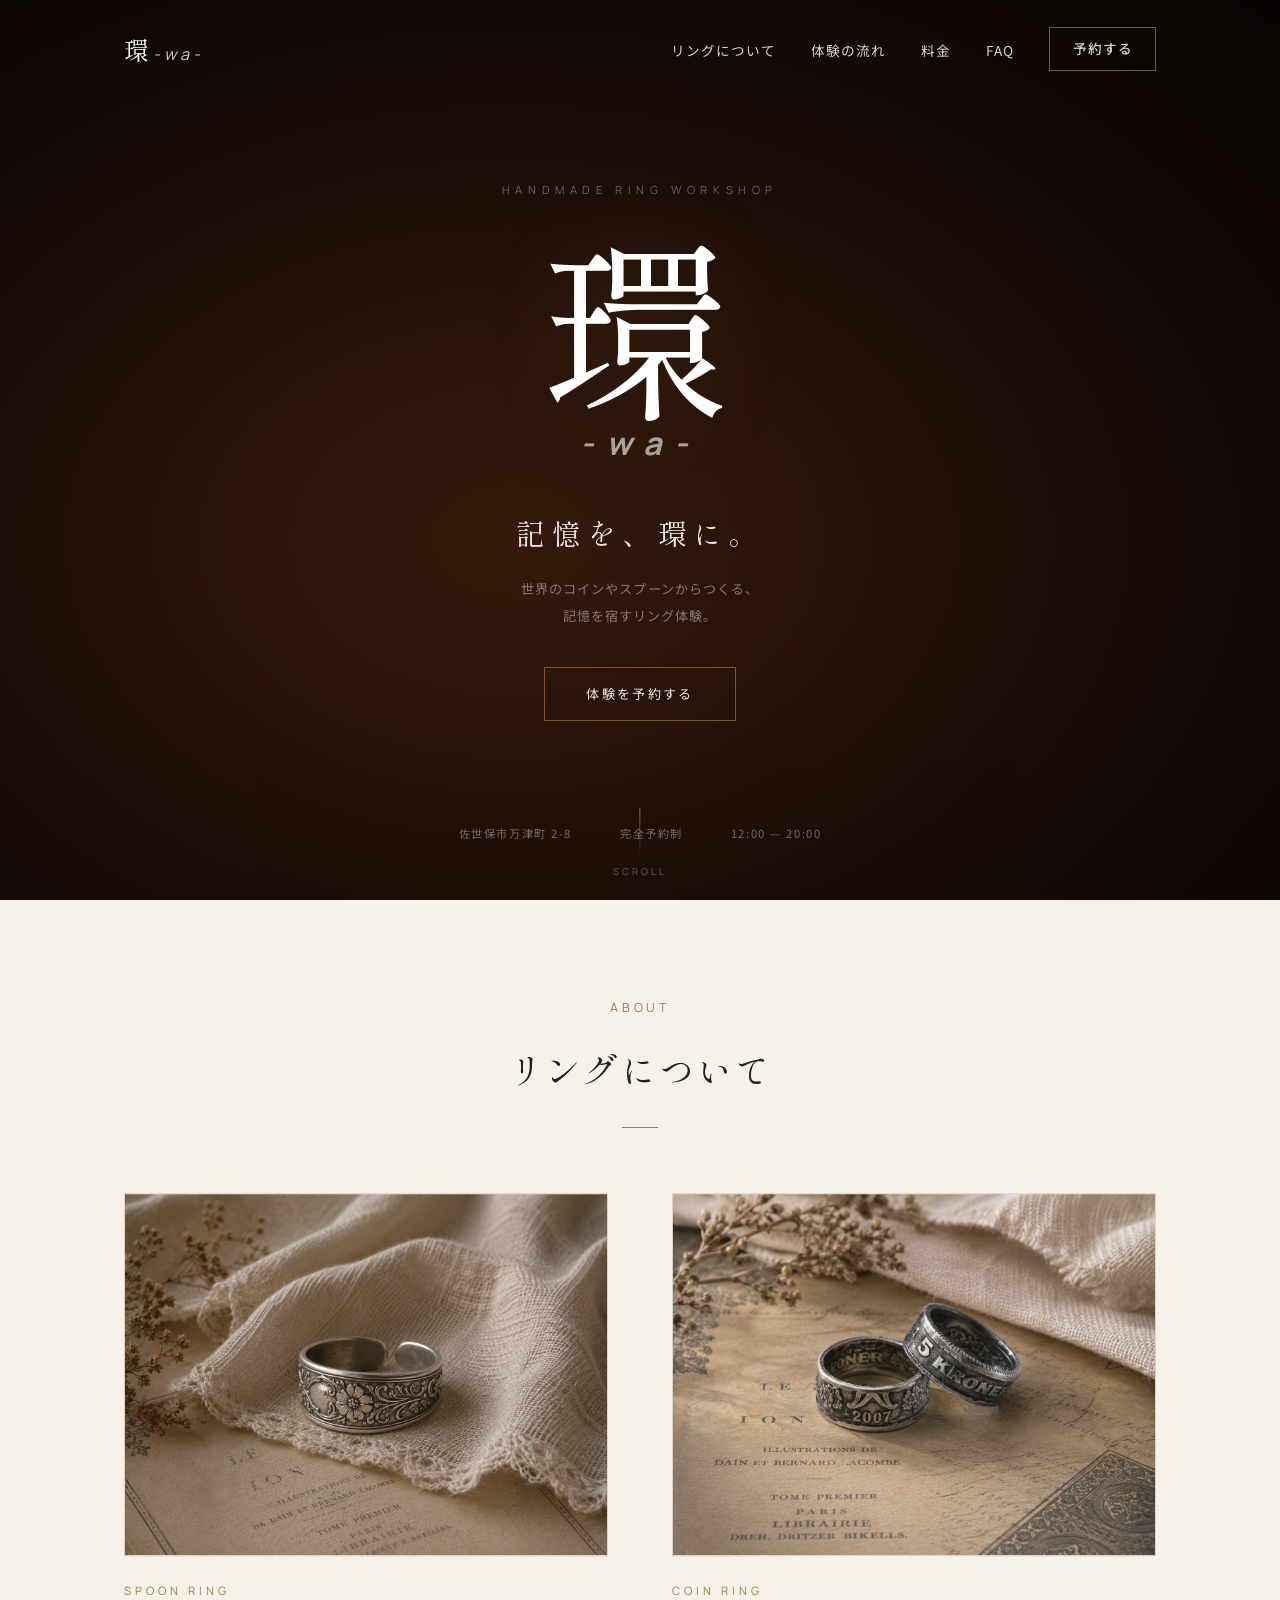
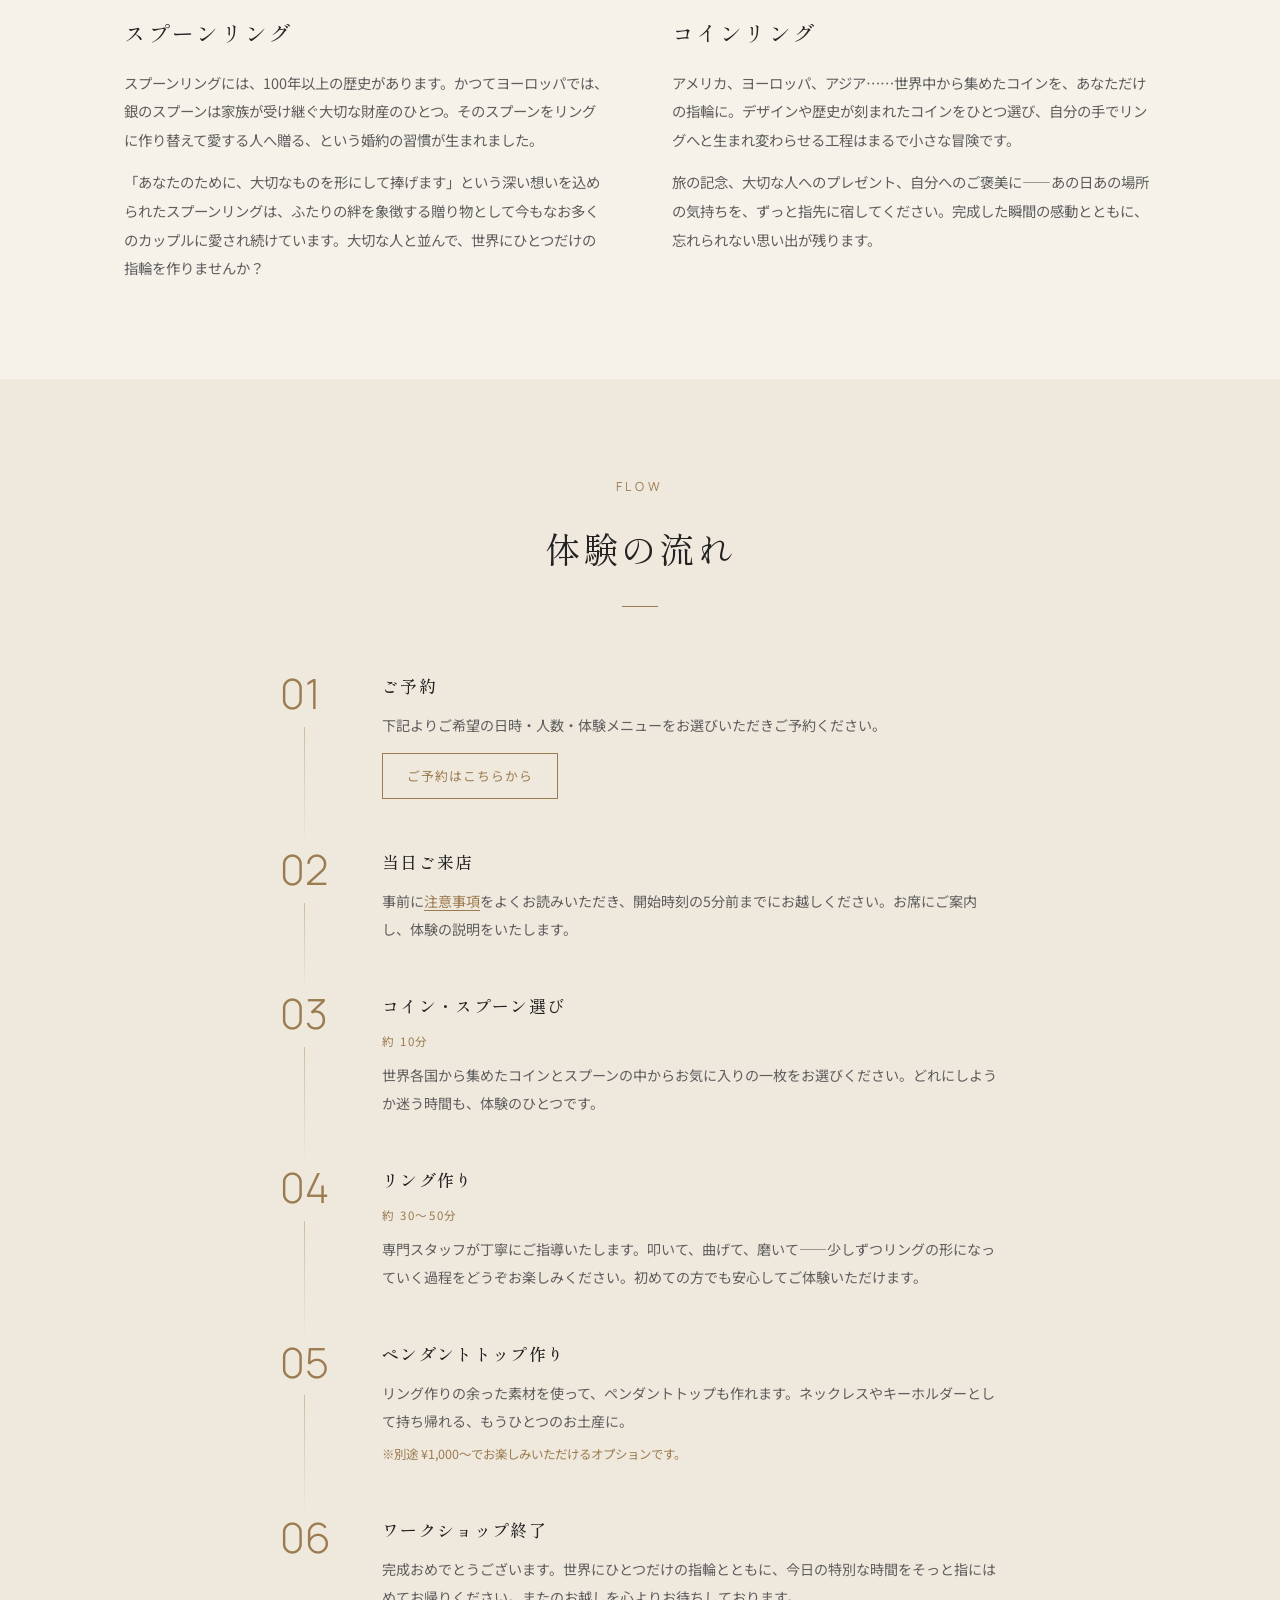
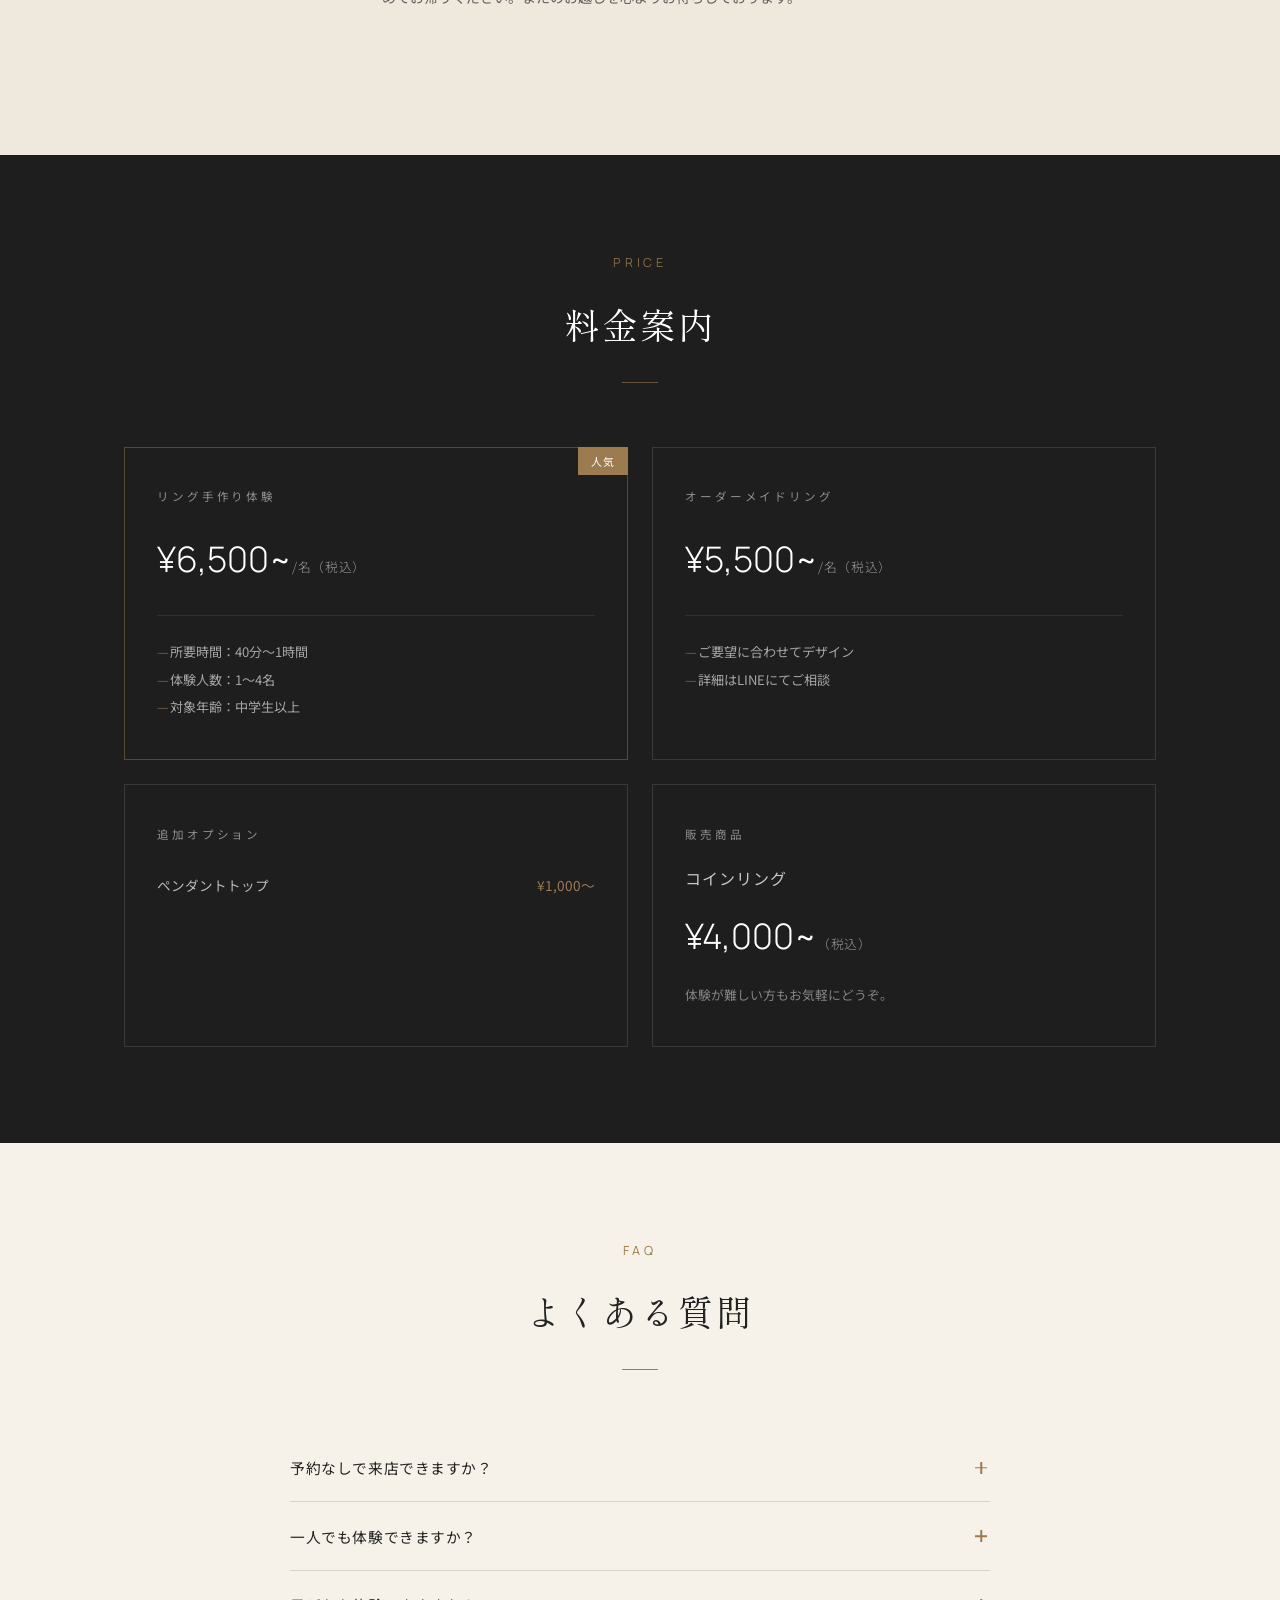
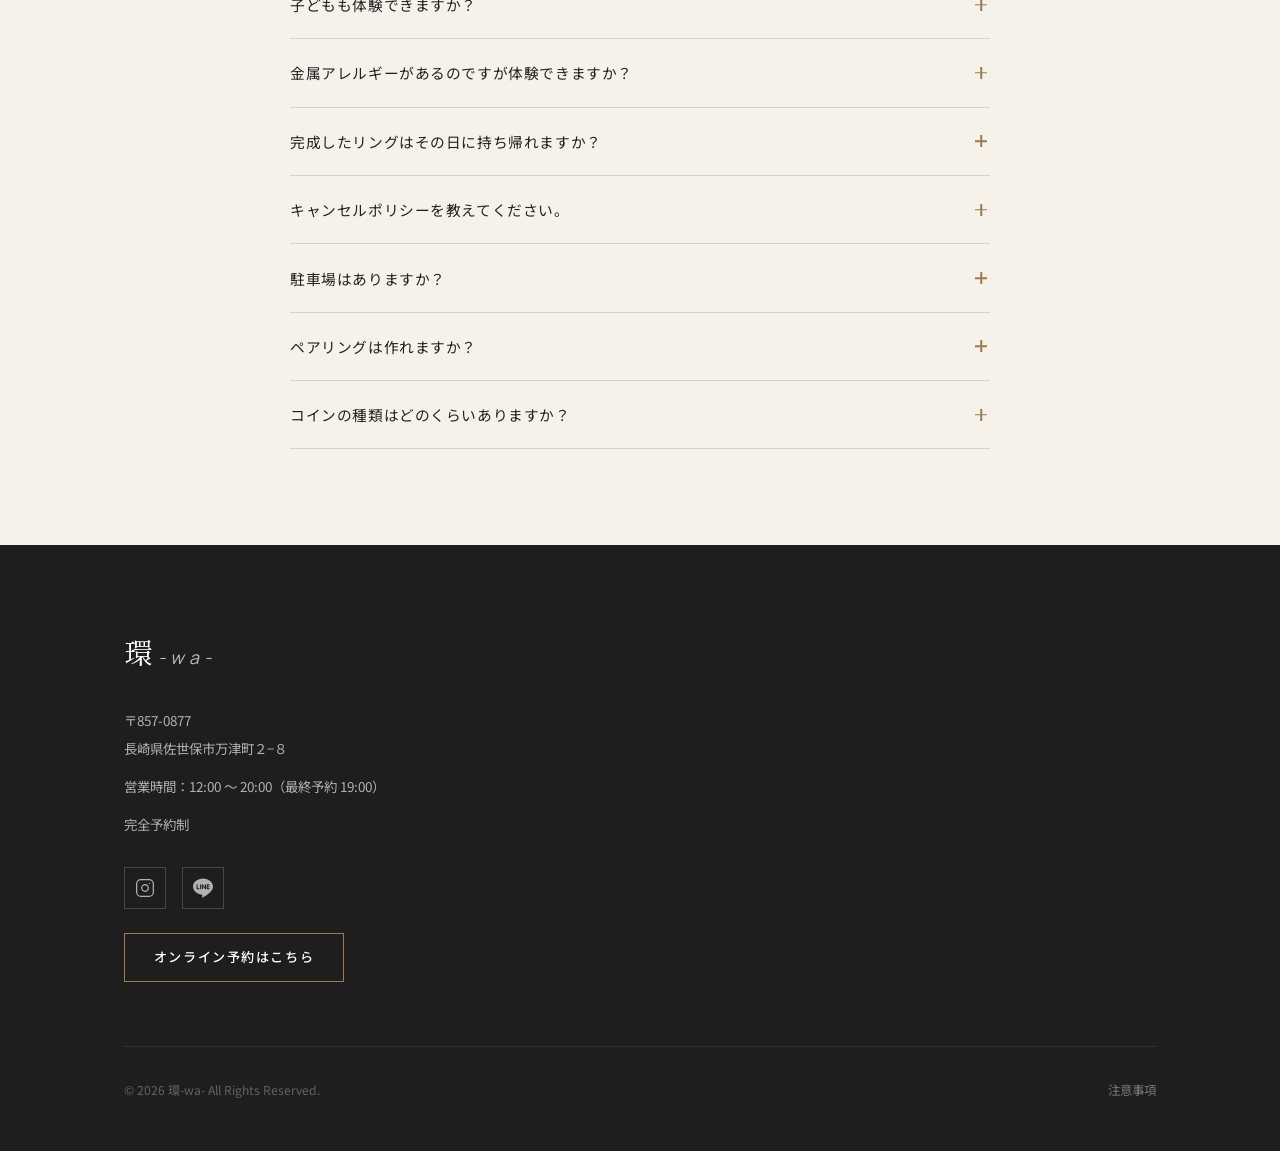
==== commit 404a92fe: "Add brand copy 記憶を、環に。to loader/hero; hide mobile CTA during Hero - Loader: 記憶を、環に。(jp main) + Forge" ====
--- a/index.html
+++ b/index.html
@@ -25,7 +25,10 @@
       </div>
       <div class="loader-foot">
         <span id="loader-counter" class="loader-counter">0</span>
-        <span id="loader-text" class="loader-text">Forge your memory.</span>
+        <div id="loader-text" class="loader-text">
+          <span class="loader-copy-jp">記憶を、環に。</span>
+          <span class="loader-copy-en">Forge your memory.</span>
+        </div>
       </div>
     </div>
   </div>
@@ -77,8 +80,9 @@
         <span class="hero-kanji">環</span>
         <span class="hero-wa">-wa-</span>
       </h1>
-      <p class="hero-tagline">Forge your memory.</p>
-      <a href="reserve.html" class="btn-hero-reserve">オンライン予約はこちら</a>
+      <p class="hero-copy-jp">記憶を、環に。</p>
+      <p class="hero-tagline">世界のコインやスプーンからつくる、<br>記憶を宿すリング体験。</p>
+      <a href="reserve.html" class="btn-hero-reserve">体験を予約する</a>
     </div>
     <div class="hero-foot" aria-hidden="true">
       <span>佐世保市万津町 2-8</span>
@@ -402,6 +406,34 @@
       }
     }());
 
+    // Mobile CTA: hidden during Hero, visible after scrolling past 75% of Hero height
+    (function() {
+      var cta  = document.querySelector('.mobile-fixed-cta');
+      var hero = document.getElementById('hero');
+      if (!cta || !hero) return;
+
+      var threshold = 0;
+      var ticking   = false;
+
+      function calcThreshold() {
+        threshold = hero.offsetTop + hero.offsetHeight * 0.75;
+      }
+
+      function updateCta() {
+        cta.classList.toggle('is-visible', window.scrollY > threshold);
+        ticking = false;
+      }
+
+      calcThreshold();
+      window.addEventListener('resize', calcThreshold, { passive: true });
+      window.addEventListener('scroll', function() {
+        if (!ticking) {
+          requestAnimationFrame(updateCta);
+          ticking = true;
+        }
+      }, { passive: true });
+    }());
+
     // FAQ accordion
     document.querySelectorAll('.faq-q').forEach(btn => {
       btn.addEventListener('click', () => {
--- a/styles.css
+++ b/styles.css
@@ -268,24 +268,32 @@
   color: rgba(255,255,255,0.6);
   margin-top: -0.15em;
 }
+.hero-copy-jp {
+  font-family: var(--heading);
+  font-size: clamp(1.25rem, 2.8vw, 1.8rem);
+  font-weight: 400;
+  letter-spacing: 0.22em;
+  color: rgba(255,255,255,0.9);
+  margin-bottom: 1rem;
+}
 .hero-tagline {
-  font-family: var(--en);
-  font-size: clamp(0.68rem, 1.1vw, 0.82rem);
-  font-style: italic;
-  letter-spacing: 0.22em;
-  color: rgba(255,255,255,0.52);
-  margin-bottom: 2.6rem;
+  font-family: var(--jp);
+  font-size: clamp(0.7rem, 1.1vw, 0.82rem);
+  letter-spacing: 0.08em;
+  color: rgba(255,255,255,0.42);
+  margin-bottom: 2.4rem;
+  line-height: 2;
+  text-align: center;
 }
 
 /* Reserve CTA */
 .btn-hero-reserve {
   display: inline-block;
-  padding: 0.85rem 3rem;
-  font-family: var(--en);
-  font-size: 0.75rem;
+  padding: 0.85rem 2.6rem;
+  font-family: var(--jp);
+  font-size: 0.82rem;
   font-weight: 400;
-  letter-spacing: 0.32em;
-  text-transform: uppercase;
+  letter-spacing: 0.18em;
   color: rgba(255,255,255,0.88);
   border: 1px solid rgba(196,147,63,0.55);
   text-decoration: none;
@@ -840,11 +848,11 @@
 }
 .loader-foot {
   position: relative;
-  height: 1.4em;
+  height: 4rem;
   display: flex;
   align-items: center;
   justify-content: center;
-  min-width: 14em;
+  min-width: 16em;
 }
 .loader-counter {
   font-family: var(--en);
@@ -856,16 +864,28 @@
 .loader-counter.hide { opacity: 0; }
 .loader-text {
   position: absolute;
-  font-family: var(--en);
-  font-size: 0.92rem;
-  letter-spacing: 0.16em;
-  color: var(--accent-primary);
-  font-style: italic;
+  display: flex;
+  flex-direction: column;
+  align-items: center;
+  gap: 0.55rem;
   opacity: 0;
   transition: opacity 0.7s ease;
-  white-space: nowrap;
 }
 .loader-text.show { opacity: 1; }
+.loader-copy-jp {
+  font-family: var(--heading);
+  font-size: 1.1rem;
+  font-weight: 400;
+  letter-spacing: 0.2em;
+  color: var(--accent-primary);
+}
+.loader-copy-en {
+  font-family: var(--en);
+  font-size: 0.7rem;
+  letter-spacing: 0.22em;
+  color: rgba(155,123,79,0.5);
+  font-style: italic;
+}
 
 @media (prefers-reduced-motion: reduce) {
   #loader { display: none; }
@@ -887,6 +907,15 @@
     border-top: 1px solid var(--border-soft);
     box-shadow: 0 -4px 24px rgba(0,0,0,0.07);
     z-index: 9998;
+    opacity: 0;
+    transform: translateY(100%);
+    pointer-events: none;
+    transition: opacity 0.4s ease-out, transform 0.4s ease-out;
+  }
+  .mobile-fixed-cta.is-visible {
+    opacity: 1;
+    transform: translateY(0);
+    pointer-events: auto;
   }
   .mcta-btn {
     flex: 1;
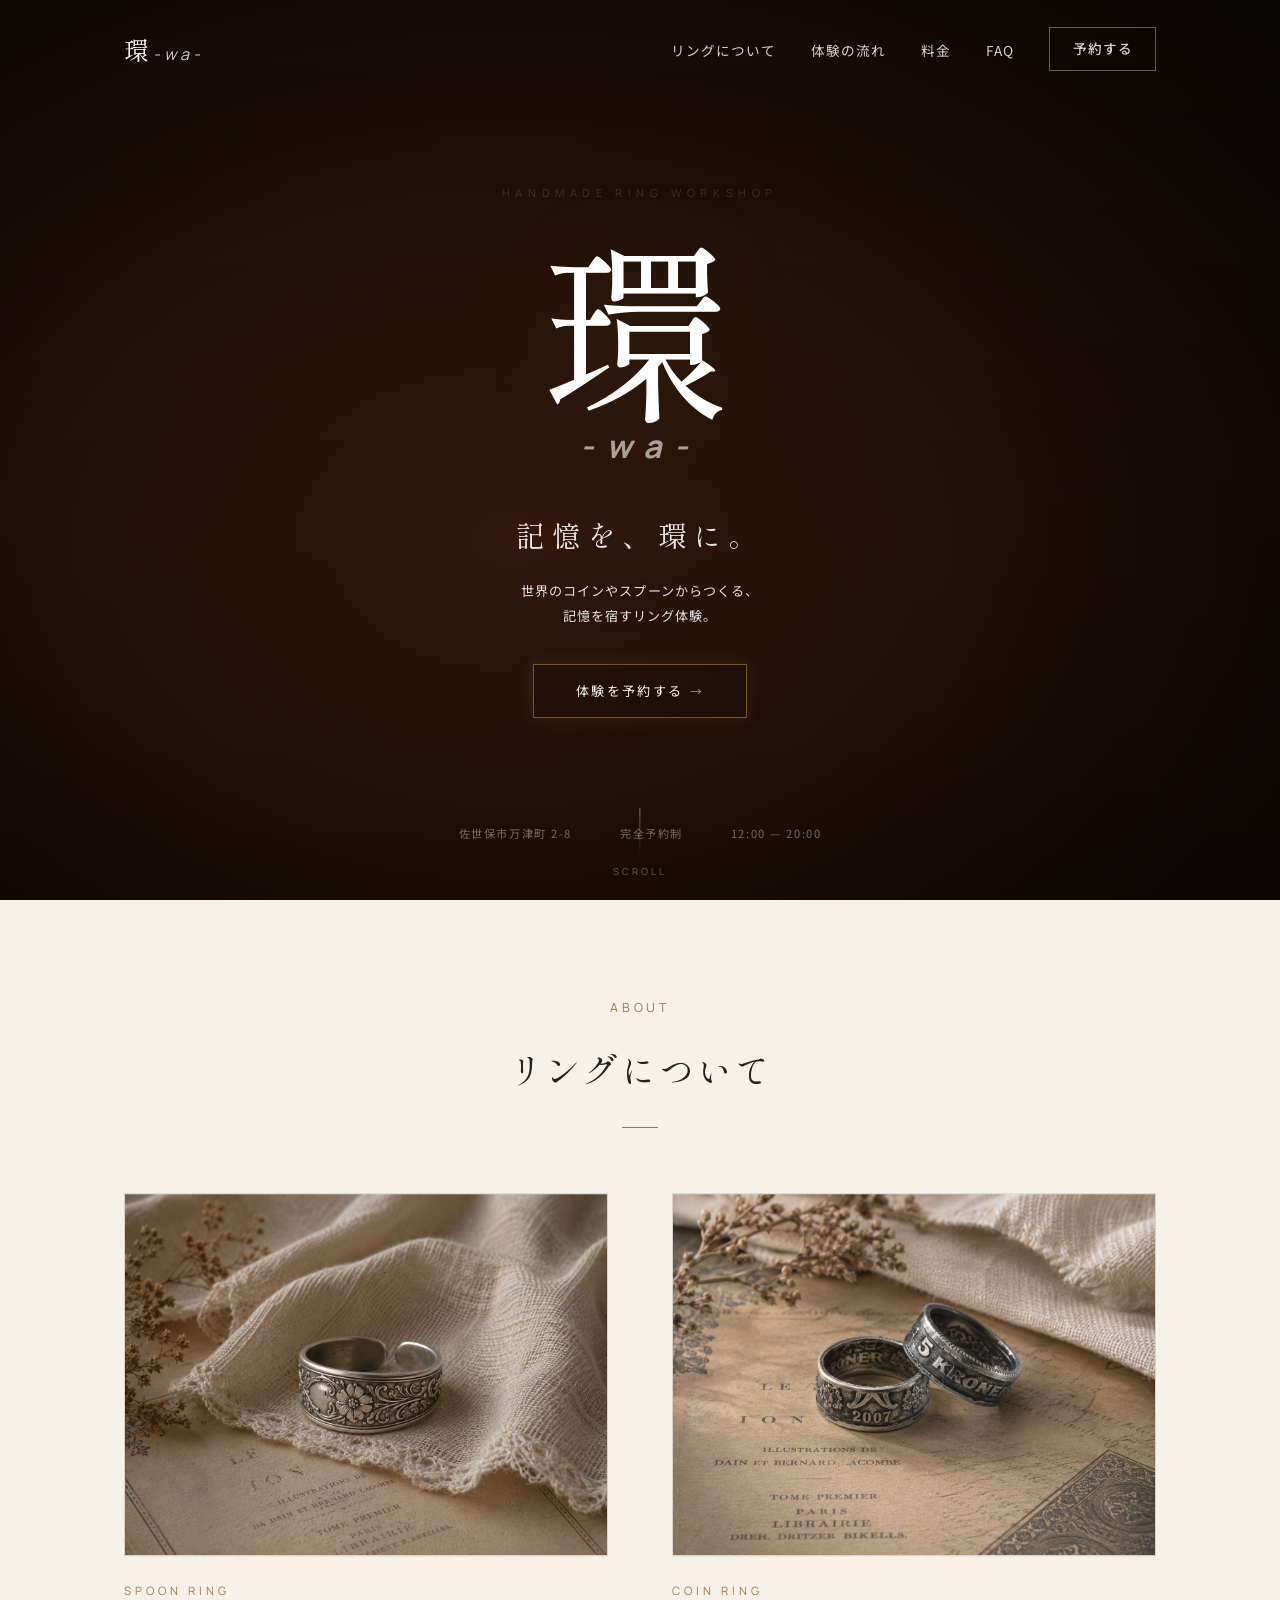
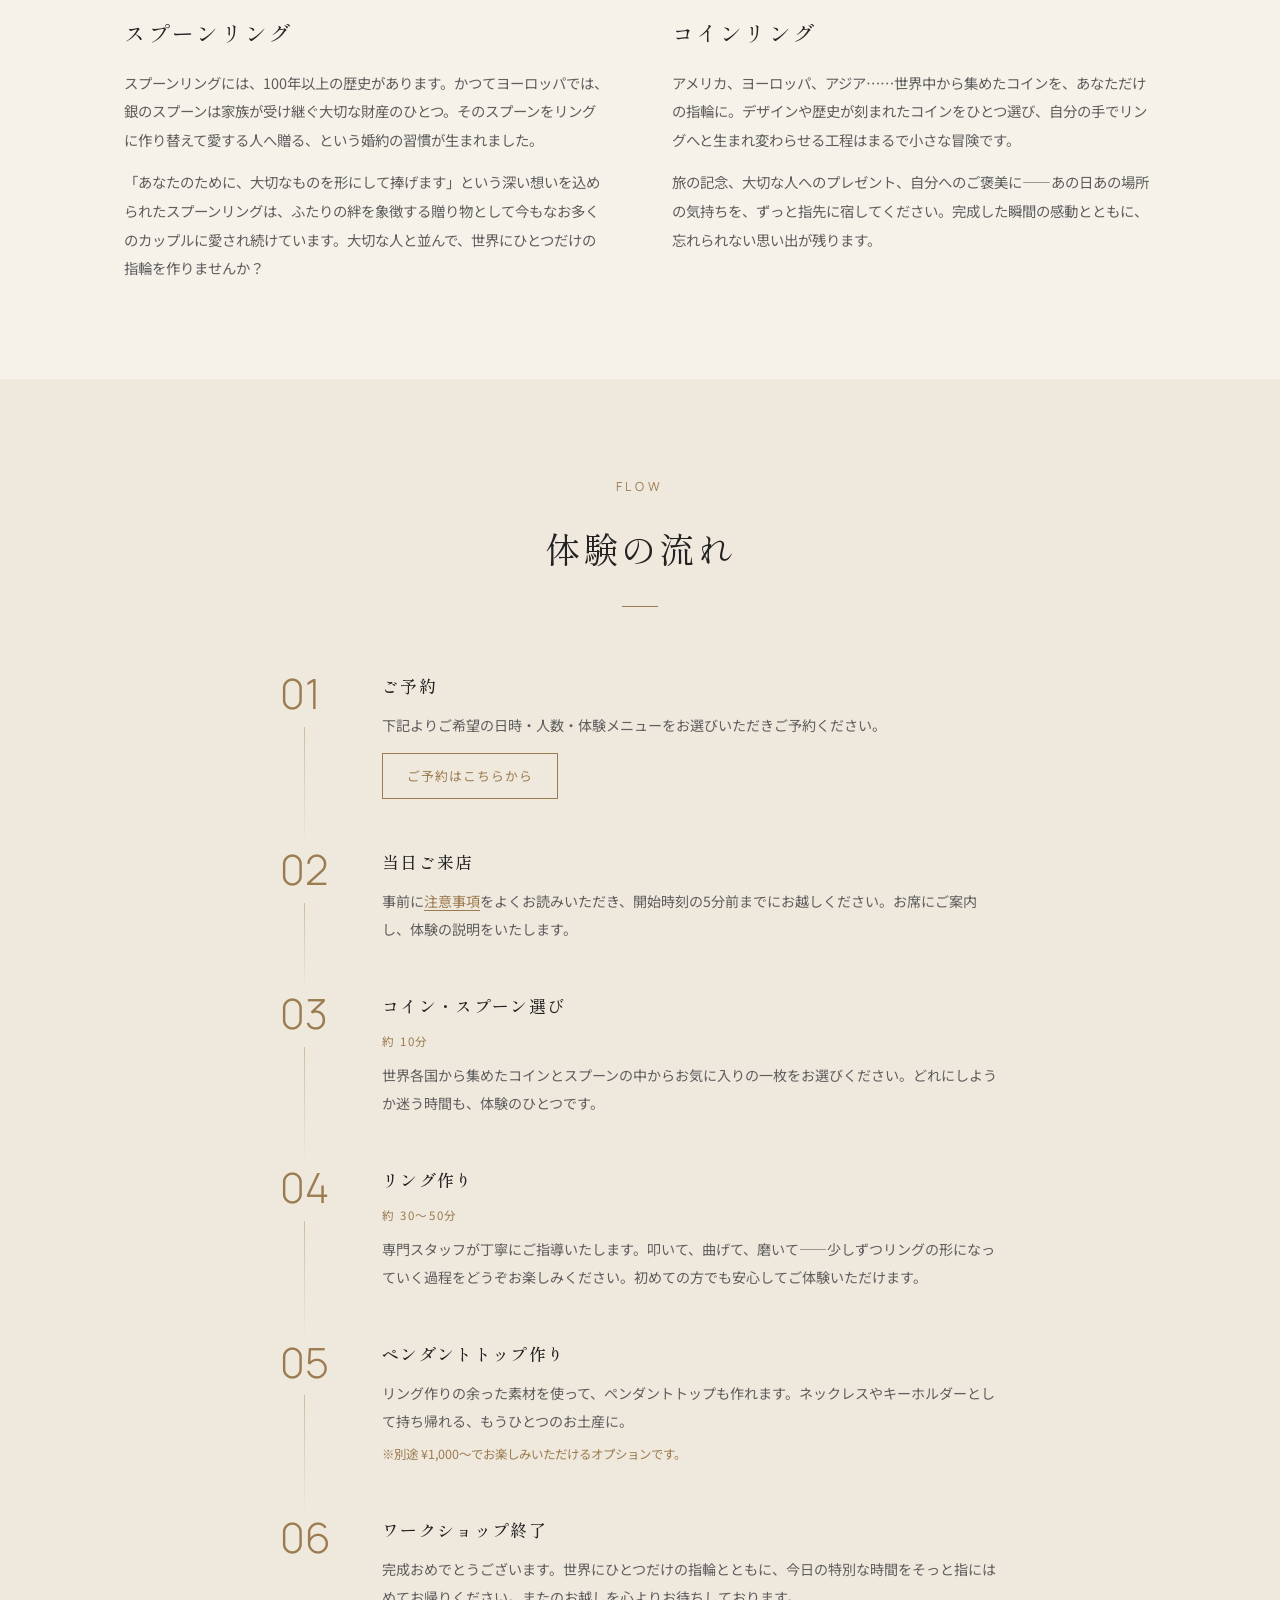
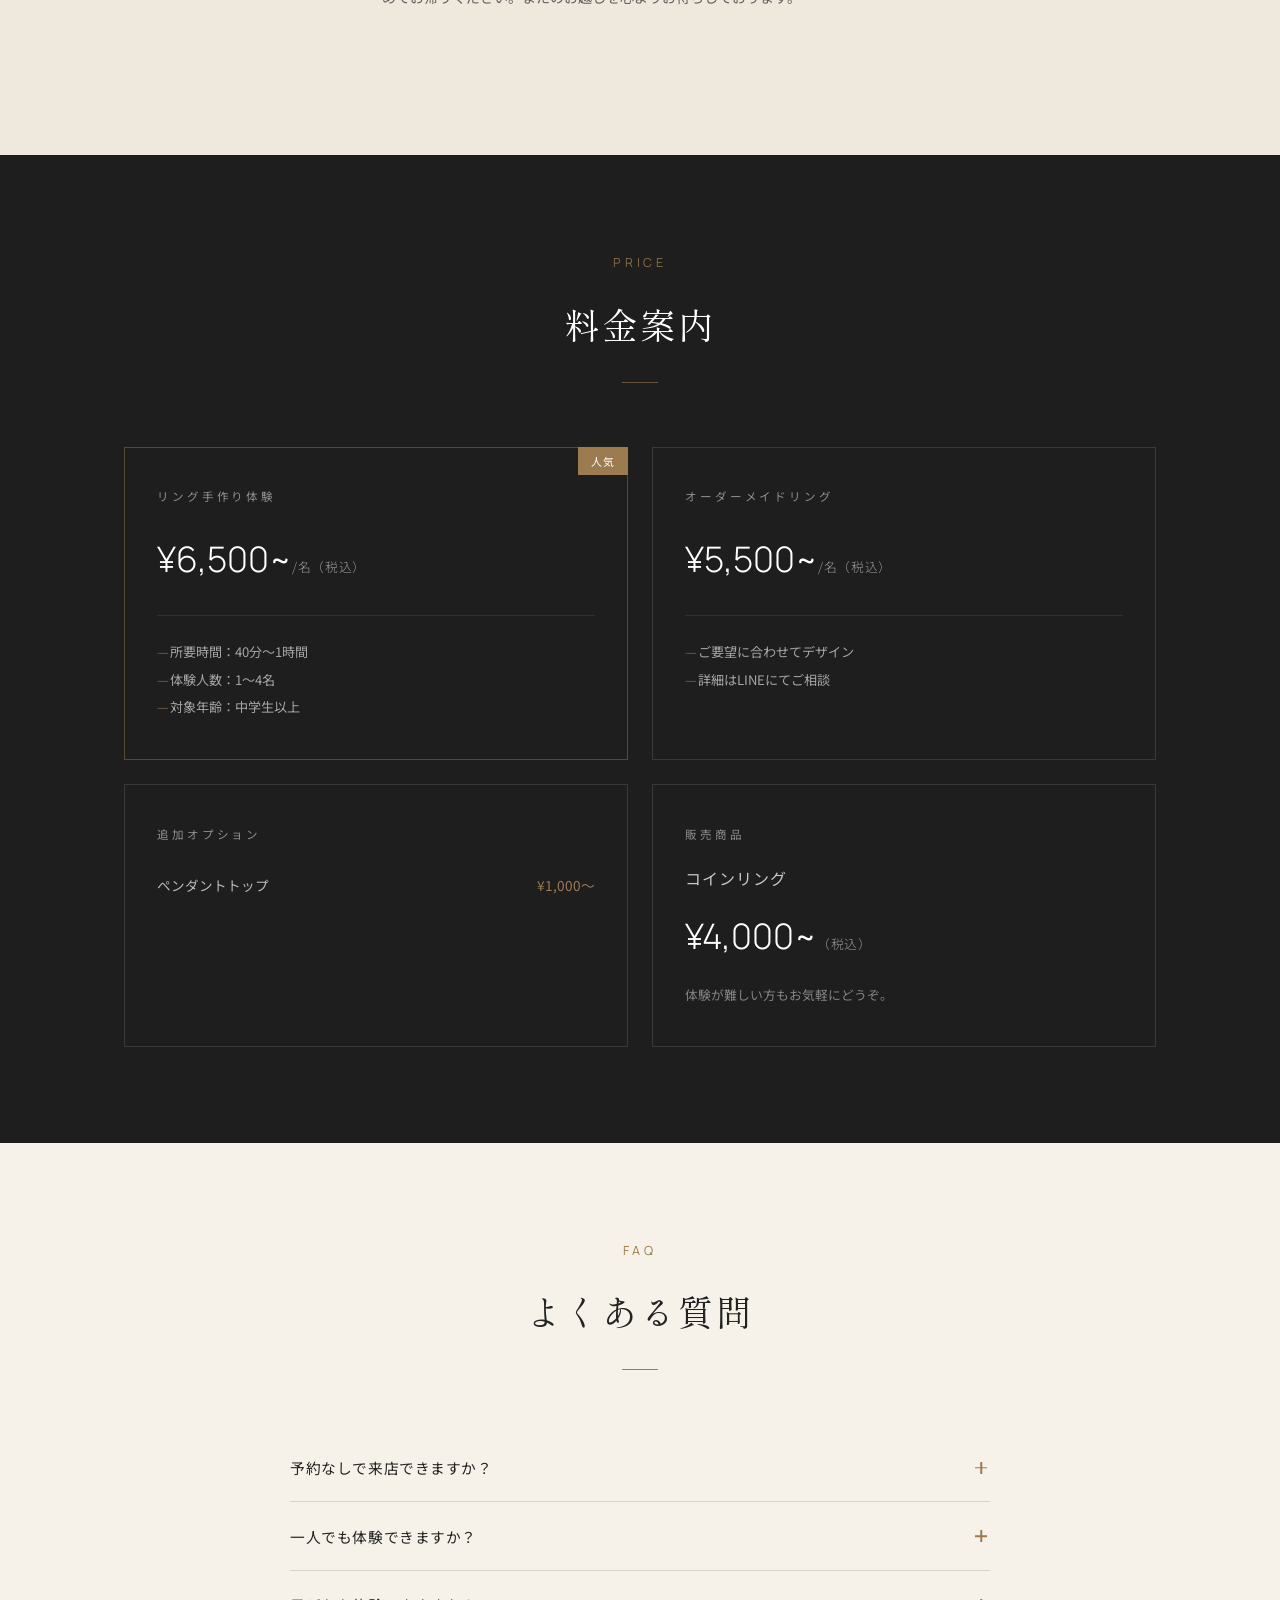
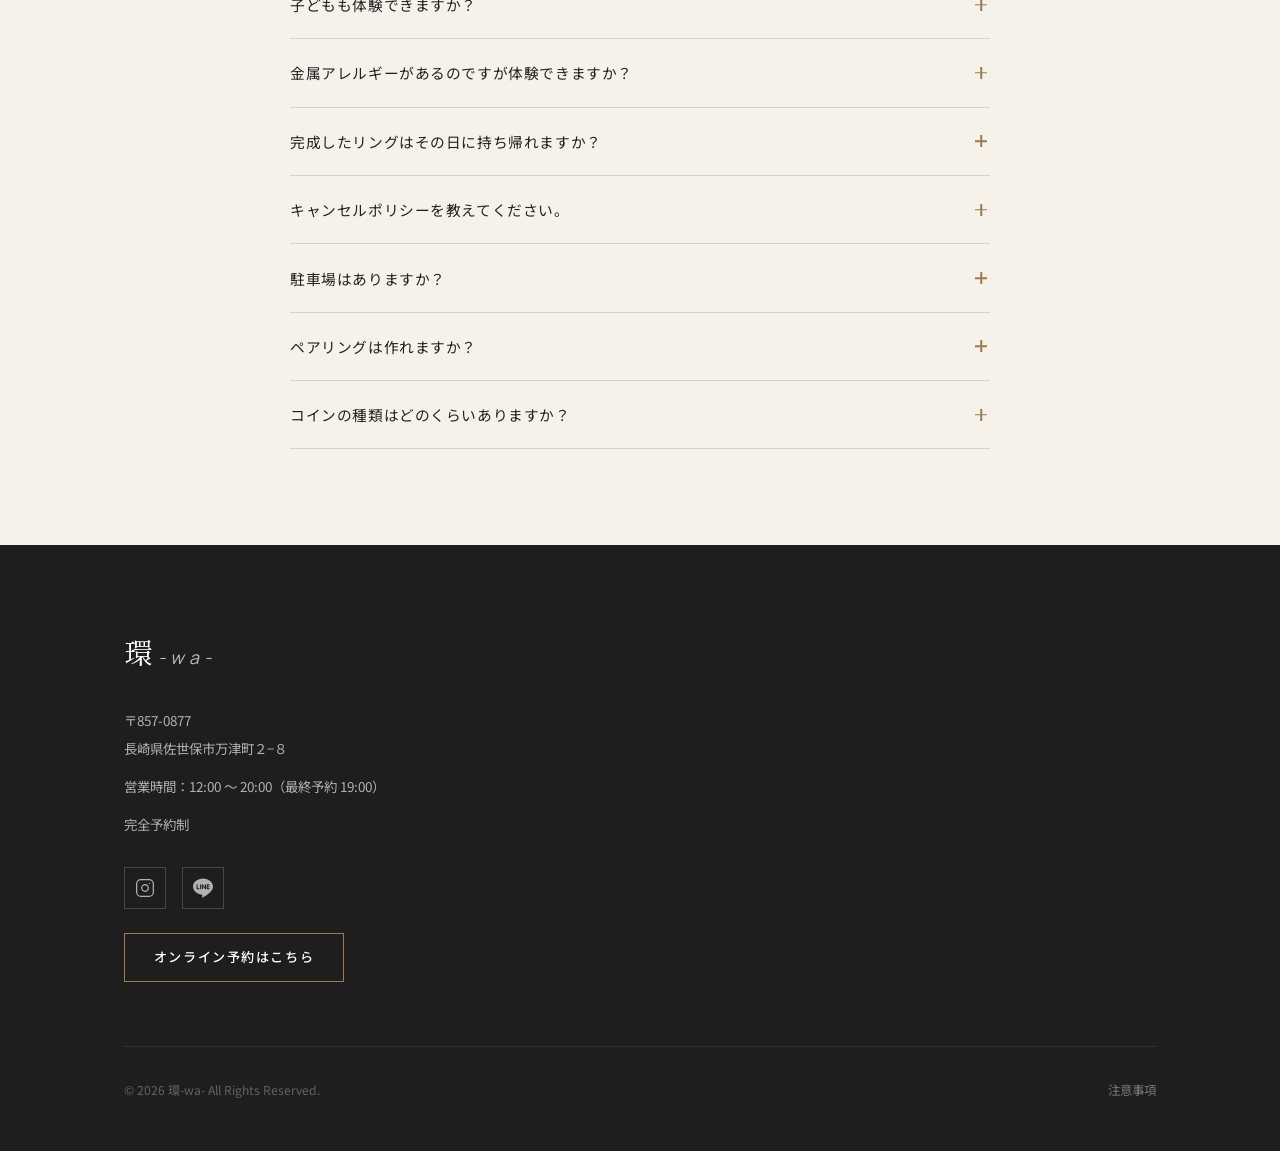
==== commit 778de7de: "Improve Hero readability and CTA without breaking brand tone - Overlay: flat rgba → gradient (0.20→0" ====
--- a/index.html
+++ b/index.html
@@ -82,7 +82,7 @@
       </h1>
       <p class="hero-copy-jp">記憶を、環に。</p>
       <p class="hero-tagline">世界のコインやスプーンからつくる、<br>記憶を宿すリング体験。</p>
-      <a href="reserve.html" class="btn-hero-reserve">体験を予約する</a>
+      <a href="reserve.html" class="btn-hero-reserve">体験を予約する<span class="btn-arrow" aria-hidden="true">→</span></a>
     </div>
     <div class="hero-foot" aria-hidden="true">
       <span>佐世保市万津町 2-8</span>
--- a/styles.css
+++ b/styles.css
@@ -220,7 +220,11 @@
   position: absolute;
   inset: 0;
   z-index: 1;
-  background: rgba(0,0,0,0.28);
+  background: linear-gradient(
+    to bottom,
+    rgba(0,0,0,0.20),
+    rgba(0,0,0,0.38)
+  );
 }
 
 /* Content */
@@ -239,7 +243,7 @@
   font-family: var(--en);
   font-size: clamp(0.58rem, 1vw, 0.7rem);
   letter-spacing: 0.5em;
-  color: rgba(255,255,255,0.35);
+  color: rgba(255,255,255,0.15);
   margin-bottom: 1.6rem;
   text-transform: uppercase;
 }
@@ -280,29 +284,49 @@
   font-family: var(--jp);
   font-size: clamp(0.7rem, 1.1vw, 0.82rem);
   letter-spacing: 0.08em;
-  color: rgba(255,255,255,0.42);
-  margin-bottom: 2.4rem;
-  line-height: 2;
+  color: rgba(255,255,255,0.88);
+  text-shadow: 0 1px 8px rgba(0,0,0,0.28);
+  margin-bottom: 2.2rem;
+  line-height: 1.9;
   text-align: center;
 }
 
 /* Reserve CTA */
 .btn-hero-reserve {
-  display: inline-block;
+  display: inline-flex;
+  align-items: center;
+  gap: 0;
   padding: 0.85rem 2.6rem;
   font-family: var(--jp);
   font-size: 0.82rem;
   font-weight: 400;
   letter-spacing: 0.18em;
-  color: rgba(255,255,255,0.88);
+  color: rgba(255,255,255,0.95);
+  background: rgba(0,0,0,0.12);
+  -webkit-backdrop-filter: blur(4px);
+  backdrop-filter: blur(4px);
   border: 1px solid rgba(196,147,63,0.55);
+  box-shadow: 0 0 18px rgba(196,150,90,0.12);
   text-decoration: none;
-  transition: background 0.35s ease, border-color 0.35s ease, color 0.35s ease;
+  transition: background 0.35s ease, border-color 0.35s ease,
+              color 0.35s ease, box-shadow 0.35s ease;
 }
 .btn-hero-reserve:hover {
-  background: rgba(155,123,79,0.18);
+  background: rgba(155,123,79,0.22);
   border-color: rgba(196,147,63,0.85);
   color: var(--white);
+  box-shadow: 0 0 26px rgba(196,150,90,0.2);
+}
+.btn-hero-reserve .btn-arrow {
+  display: inline-block;
+  margin-left: 0.55em;
+  font-size: 0.9em;
+  opacity: 0.6;
+  transition: transform 0.3s ease, opacity 0.3s ease;
+}
+.btn-hero-reserve:hover .btn-arrow {
+  transform: translateX(4px);
+  opacity: 1;
 }
 
 /* Hero bottom info bar */
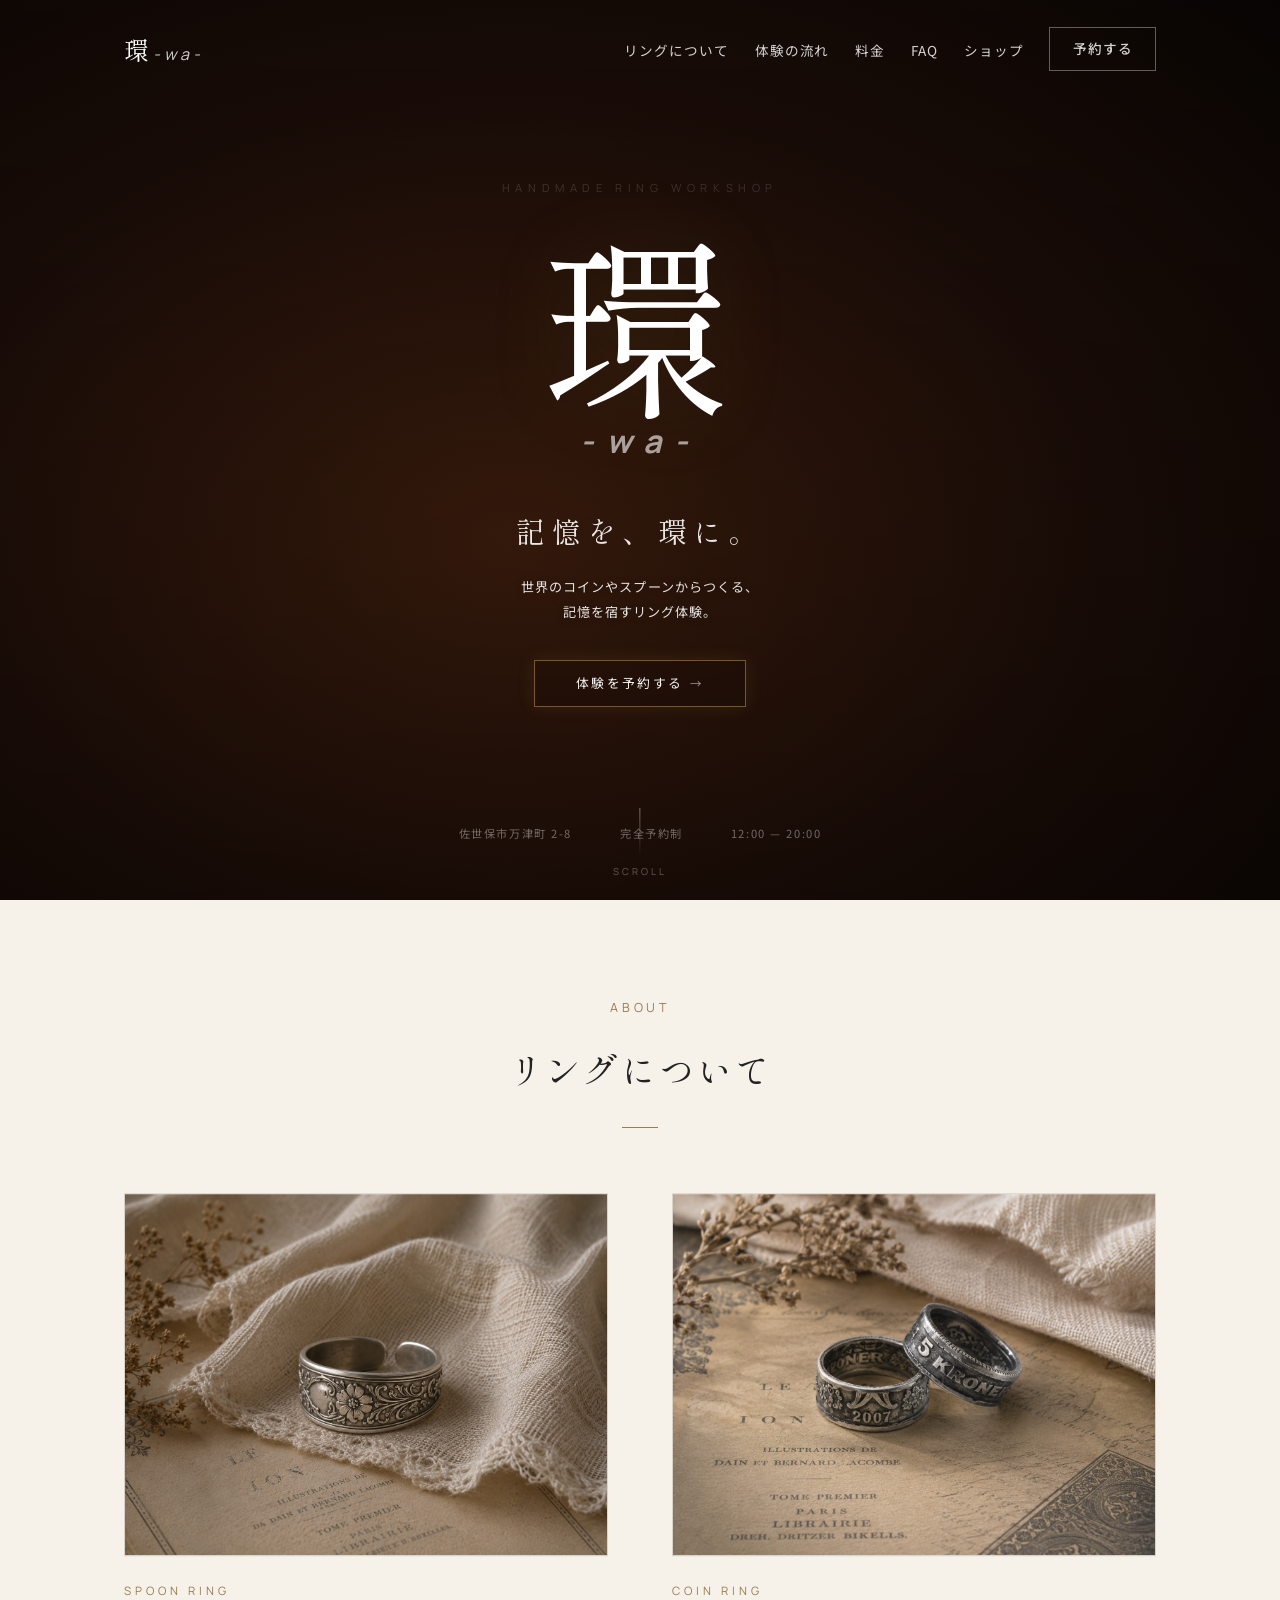
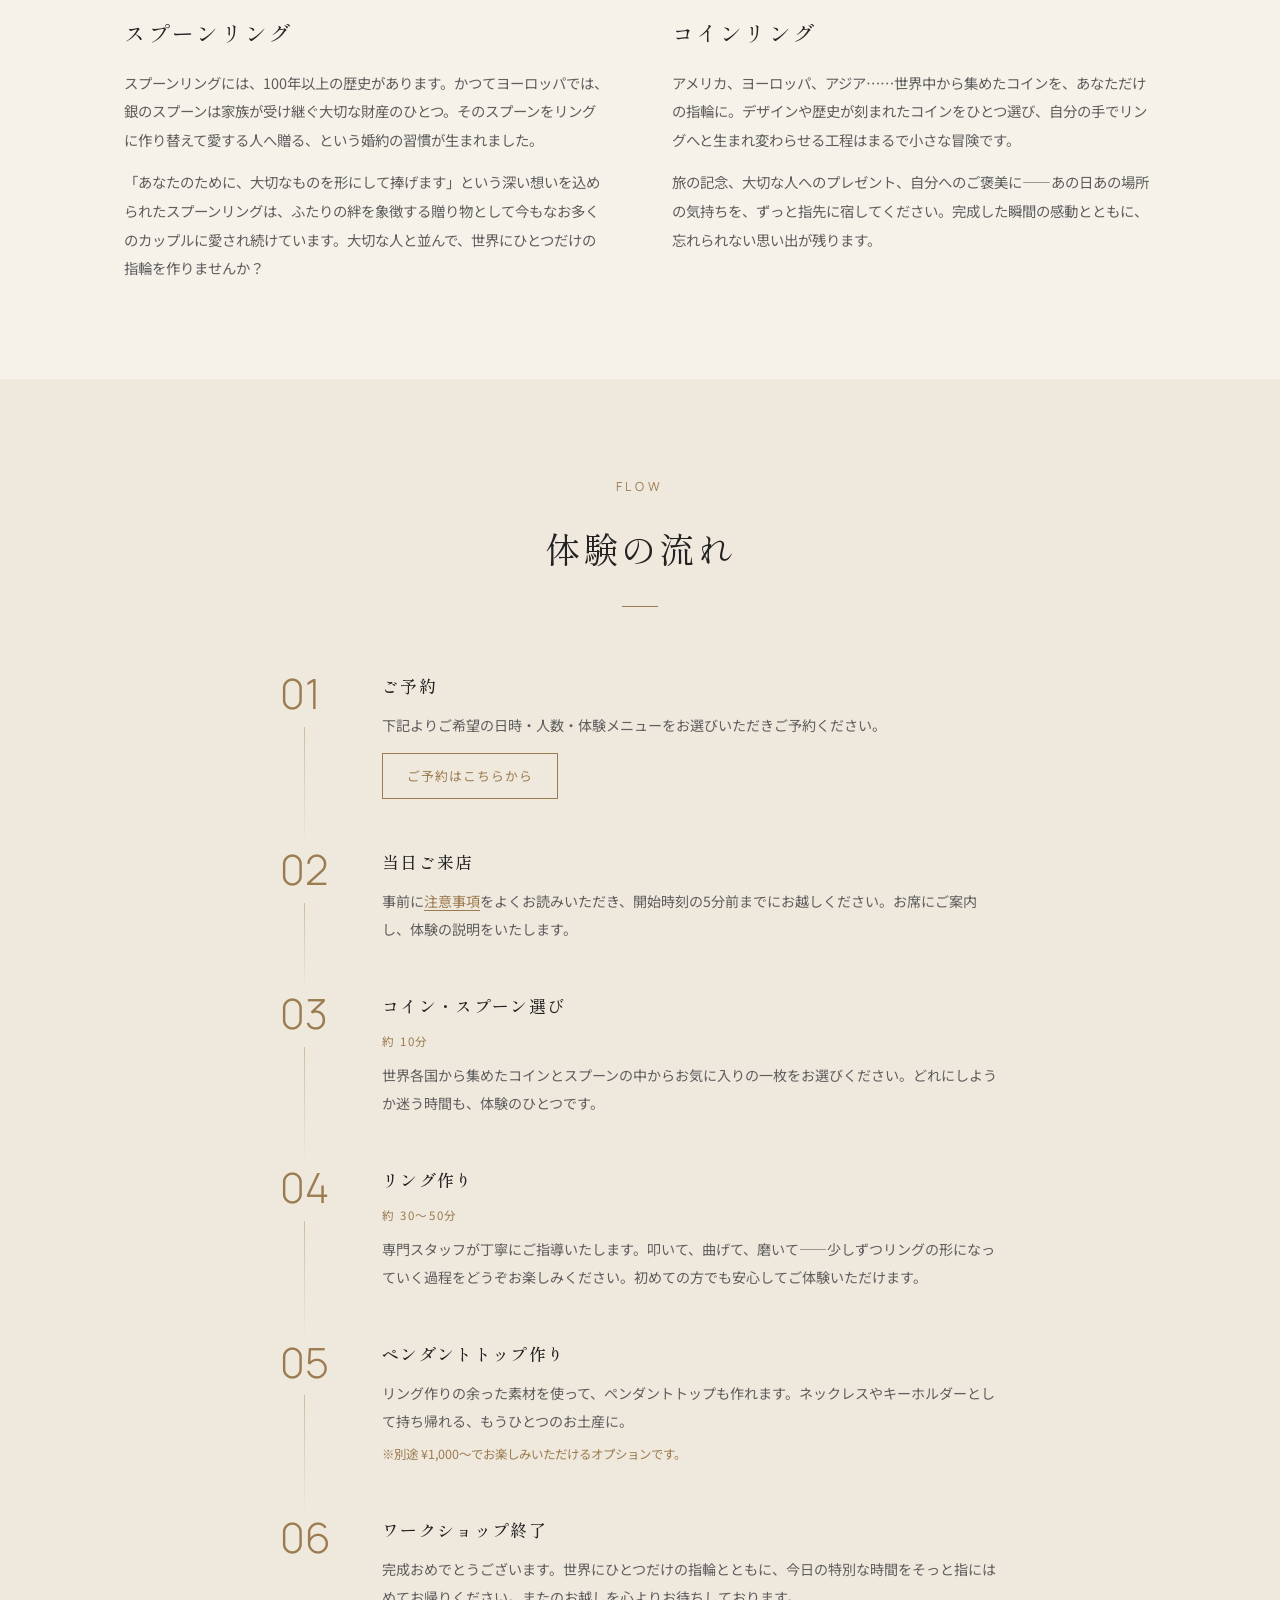
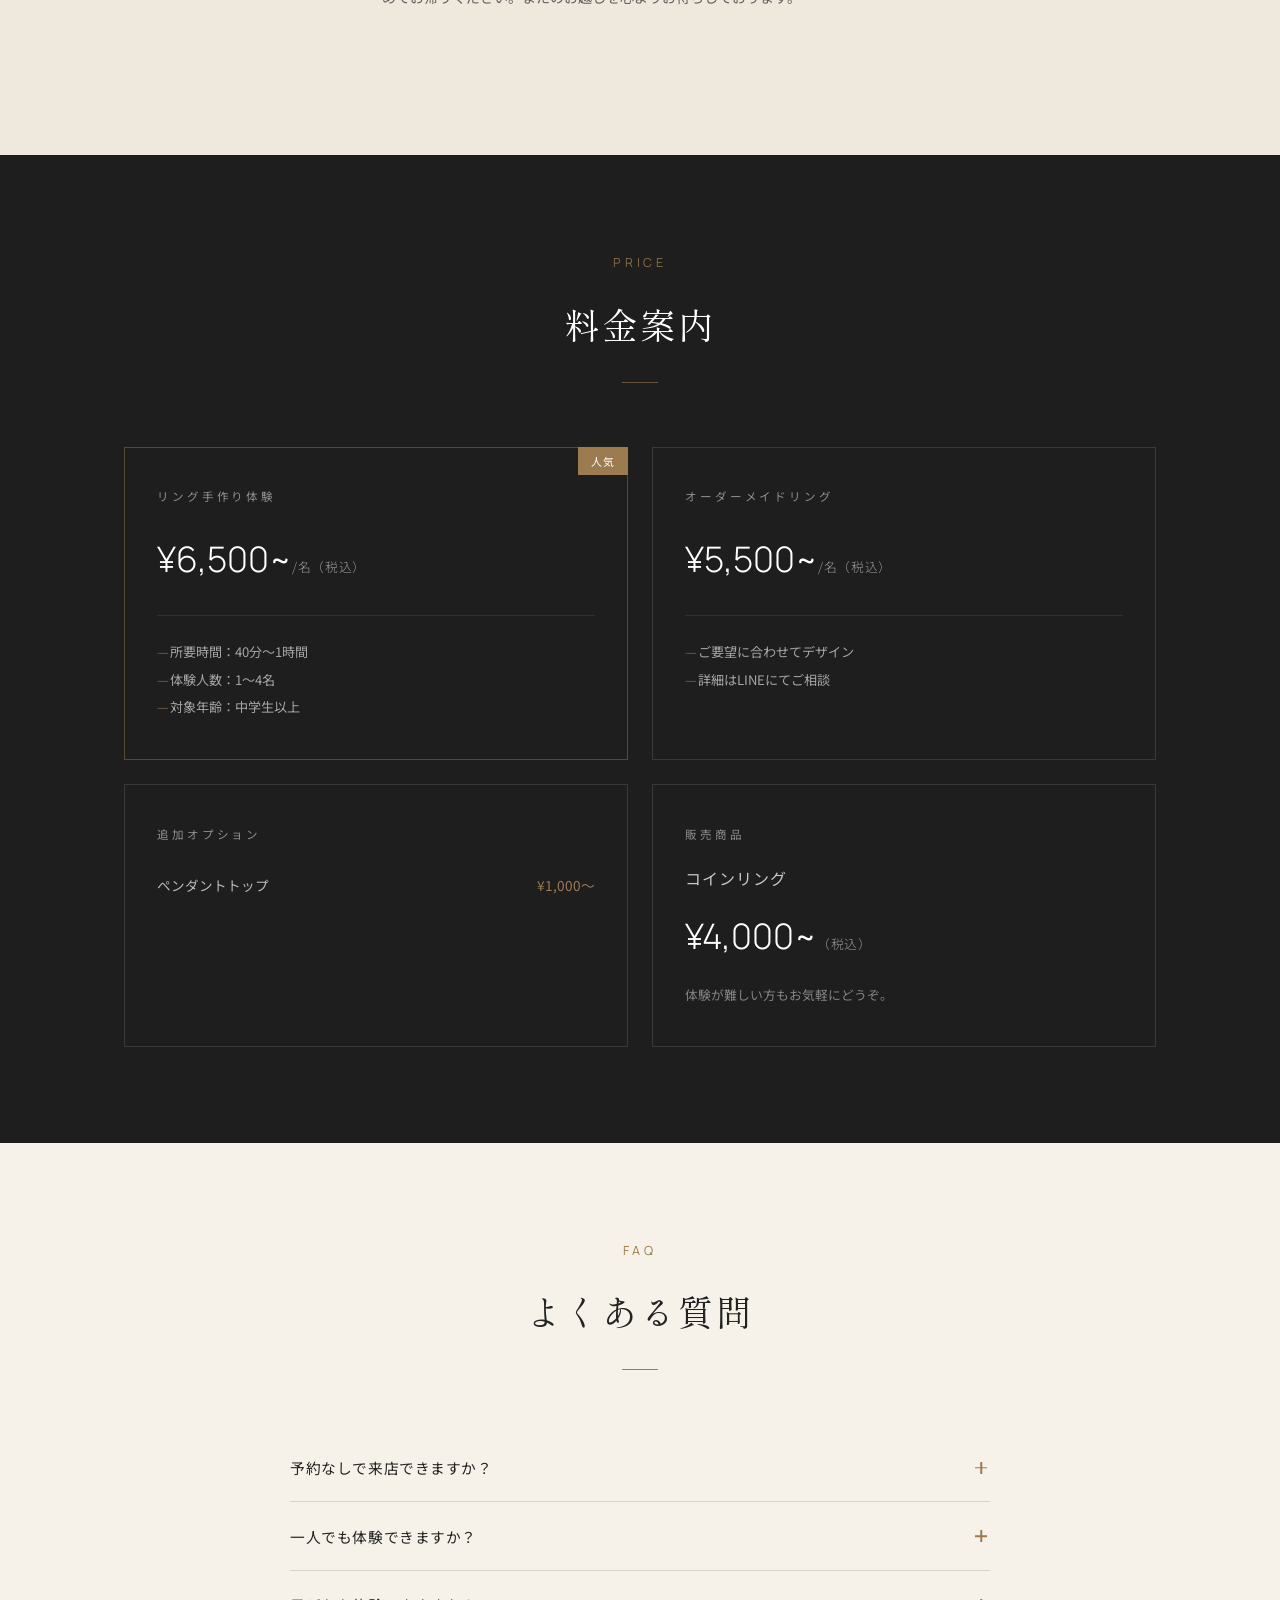
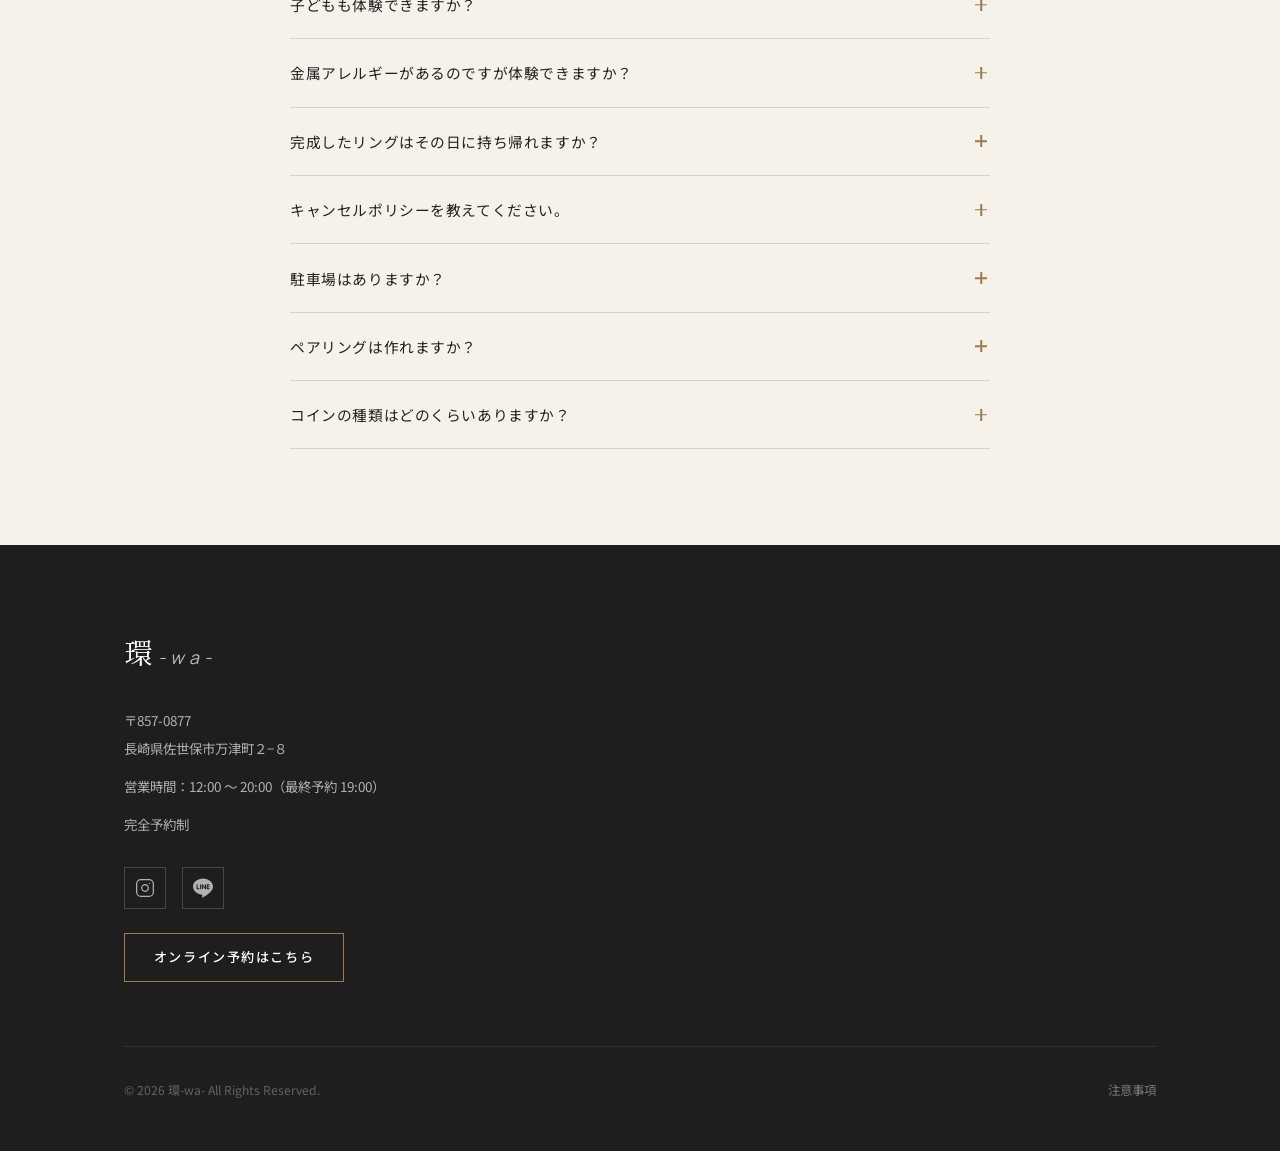
==== commit 6c3bbfcc: "Add shop page, responsive fixes, and nav update - New shop.html: coin ring order page with product g" ====
--- a/index.html
+++ b/index.html
@@ -43,6 +43,7 @@
           <li><a href="#flow">体験の流れ</a></li>
           <li><a href="#pricing">料金</a></li>
           <li><a href="#faq">FAQ</a></li>
+          <li><a href="shop.html">ショップ</a></li>
           <li>
             <a href="reserve.html" class="btn btn-nav">
               予約する
--- a/styles.css
+++ b/styles.css
@@ -24,8 +24,18 @@
   --ease:  0.3s ease;
 }
 
-html { scroll-behavior: smooth; }
-body { font-family: var(--jp); background: var(--bg-primary); color: var(--text-primary); line-height: 1.9; font-size: 16px; }
+html { scroll-behavior: smooth; overflow-x: hidden; }
+body {
+  font-family: var(--jp);
+  background: var(--bg-primary);
+  color: var(--text-primary);
+  line-height: 1.9;
+  font-size: 16px;
+  -webkit-font-smoothing: antialiased;
+  -moz-osx-font-smoothing: grayscale;
+  text-rendering: optimizeLegibility;
+  overflow-x: hidden;
+}
 img  { display: block; max-width: 100%; }
 a    { color: inherit; }
 ol, ul { list-style: none; }
@@ -146,7 +156,8 @@
 .nav-links {
   display: flex;
   align-items: center;
-  gap: 2.2rem;
+  gap: clamp(1.2rem, 2vw, 2.2rem);
+  flex-wrap: nowrap;
 }
 .nav-links a {
   color: rgba(255,255,255,0.82);
@@ -154,6 +165,7 @@
   font-size: 0.85rem;
   letter-spacing: 0.07em;
   transition: color var(--ease);
+  white-space: nowrap;
 }
 .nav-links a:hover { color: var(--white); }
 
@@ -183,6 +195,7 @@
 #hero {
   position: relative;
   height: 100vh;
+  height: 100svh; /* static vh — excludes browser chrome bars, matches Windows real viewport */
   min-height: 580px;
   overflow: hidden;
   display: flex;
@@ -233,11 +246,14 @@
   z-index: 2;
   text-align: center;
   color: var(--white);
-  padding: 0 1.5rem;
+  /* top: header(~72px) clearance  bottom: hero-foot(3.5rem) + scroll-down clearance */
+  padding: 5rem 1.5rem 6rem;
   display: flex;
   flex-direction: column;
   align-items: center;
   will-change: opacity;
+  width: 100%;
+  max-width: 860px;
 }
 .hero-eyebrow {
   font-family: var(--en);
@@ -298,9 +314,11 @@
   gap: 0;
   padding: 0.85rem 2.6rem;
   font-family: var(--jp);
-  font-size: 0.82rem;
+  font-size: clamp(0.78rem, 1vw, 0.82rem);
   font-weight: 400;
   letter-spacing: 0.18em;
+  line-height: 1.4;
+  white-space: nowrap;
   color: rgba(255,255,255,0.95);
   background: rgba(0,0,0,0.12);
   -webkit-backdrop-filter: blur(4px);
@@ -736,6 +754,30 @@
 .footer-link:hover { color: rgba(255,255,255,0.75); }
 
 /* ── Responsive ───────────────────────────────────────────── */
+
+/* Medium desktop / small laptop (1366px Windows etc.) */
+@media (max-width: 1200px) {
+  .nav-links { gap: clamp(1rem, 1.6vw, 2rem); }
+}
+
+/* Short viewport — Windows laptop at 125% DPI: ~614px effective height */
+@media (max-height: 720px) {
+  .hero-eyebrow { margin-bottom: 1rem; }
+  .hero-mark    { margin-bottom: 1.2rem; }
+  .hero-copy-jp { margin-bottom: 0.6rem; }
+  .hero-tagline { margin-bottom: 1.5rem; }
+  .hero-content { padding-top: 4rem; padding-bottom: 5rem; }
+}
+
+@media (max-height: 640px) {
+  .hero-eyebrow { display: none; }
+  .hero-kanji   { font-size: clamp(5rem, 14vw, 9rem); }
+  .hero-mark    { margin-bottom: 0.8rem; }
+  .hero-copy-jp { font-size: clamp(1rem, 2.2vw, 1.4rem); margin-bottom: 0.4rem; }
+  .hero-tagline { font-size: clamp(0.65rem, 1vw, 0.76rem); margin-bottom: 1rem; }
+  .hero-content { padding-top: 3.5rem; padding-bottom: 4rem; }
+}
+
 @media (max-width: 900px) {
   .pricing-grid { grid-template-columns: 1fr 1fr; }
 }
@@ -765,6 +807,7 @@
   .hamburger { display: flex; }
 
   /* Hero */
+  .hero-content { padding: 4rem 1.5rem 4rem; }
   .hero-foot { display: none; }
   .scroll-down { display: none; }
 
@@ -786,6 +829,7 @@
 @media (max-width: 480px) {
   .hero-kanji { font-size: 5.5rem; }
   .hero-wa { font-size: 1.3rem; }
+  .hero-content { padding: 3.5rem 1.2rem 3.5rem; }
   .container { padding: 0 1.2rem; }
   .price-card { padding: 1.8rem 1.4rem; }
 }
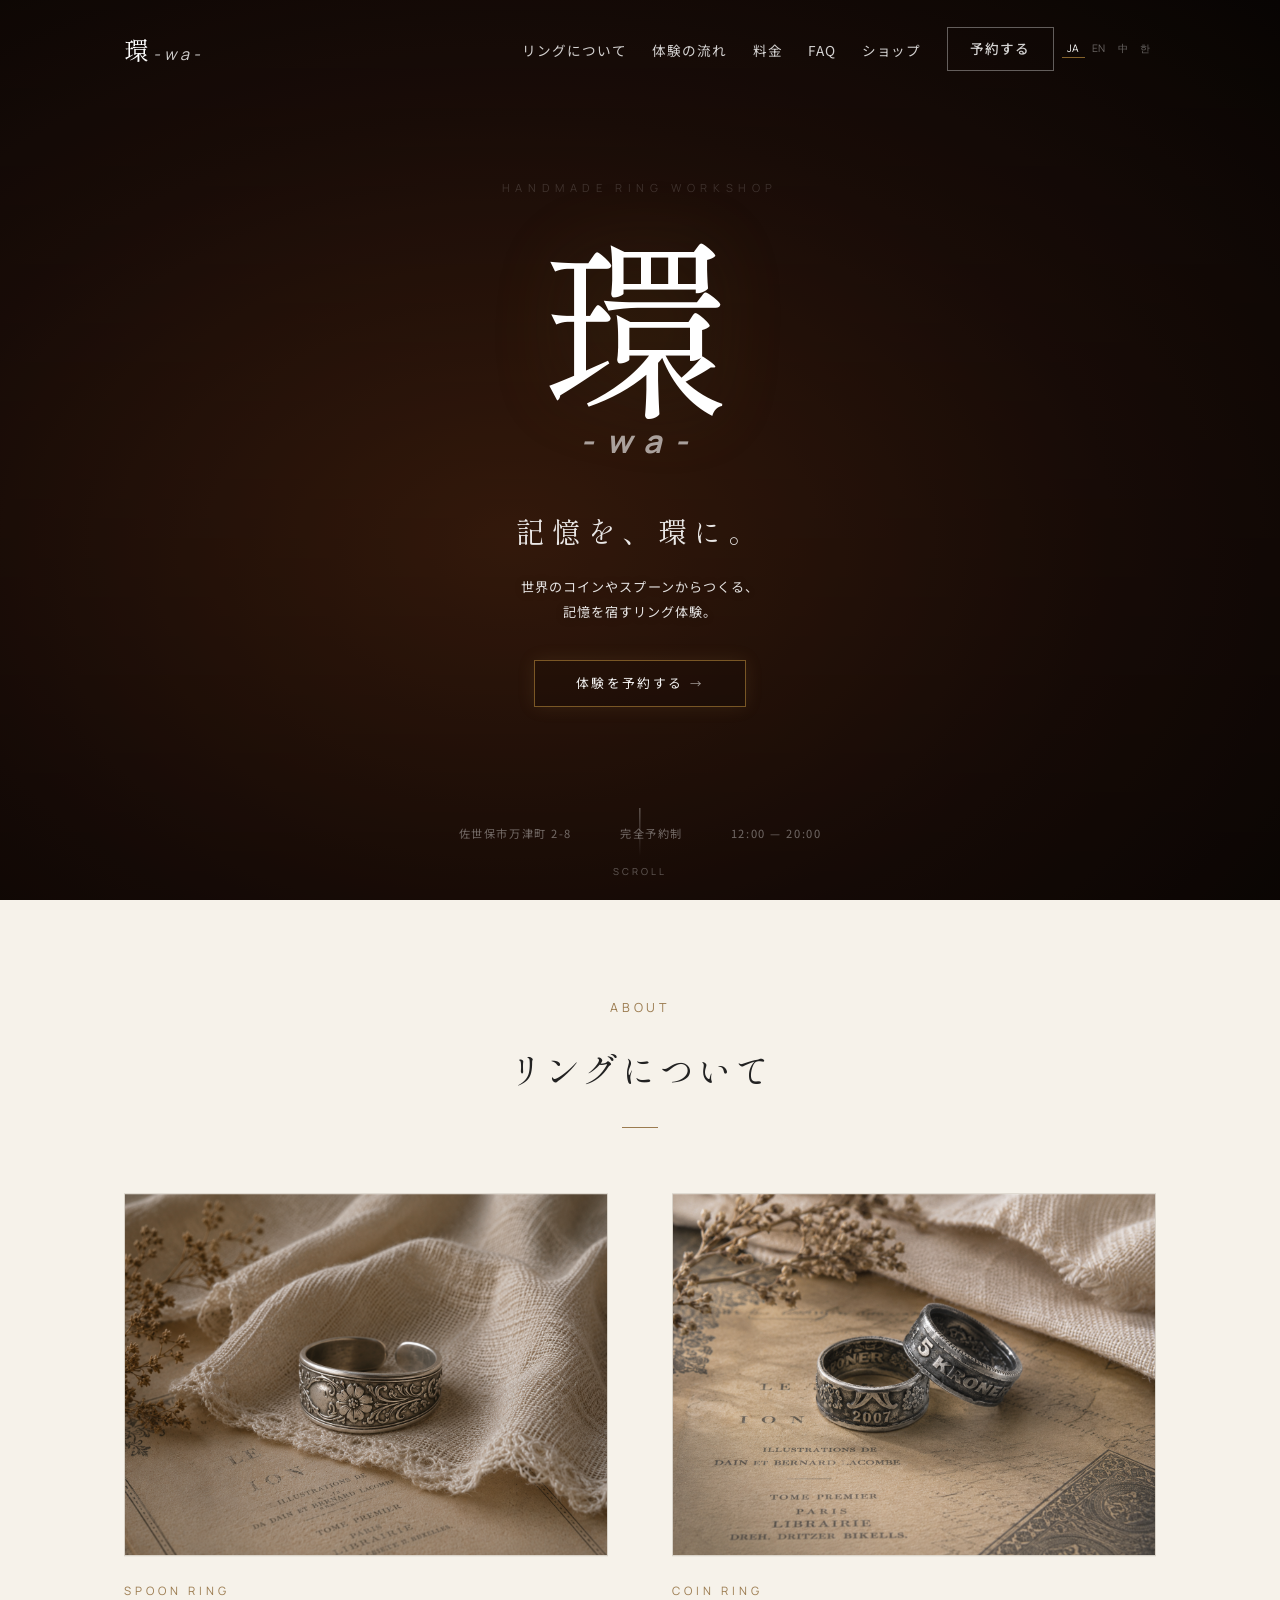
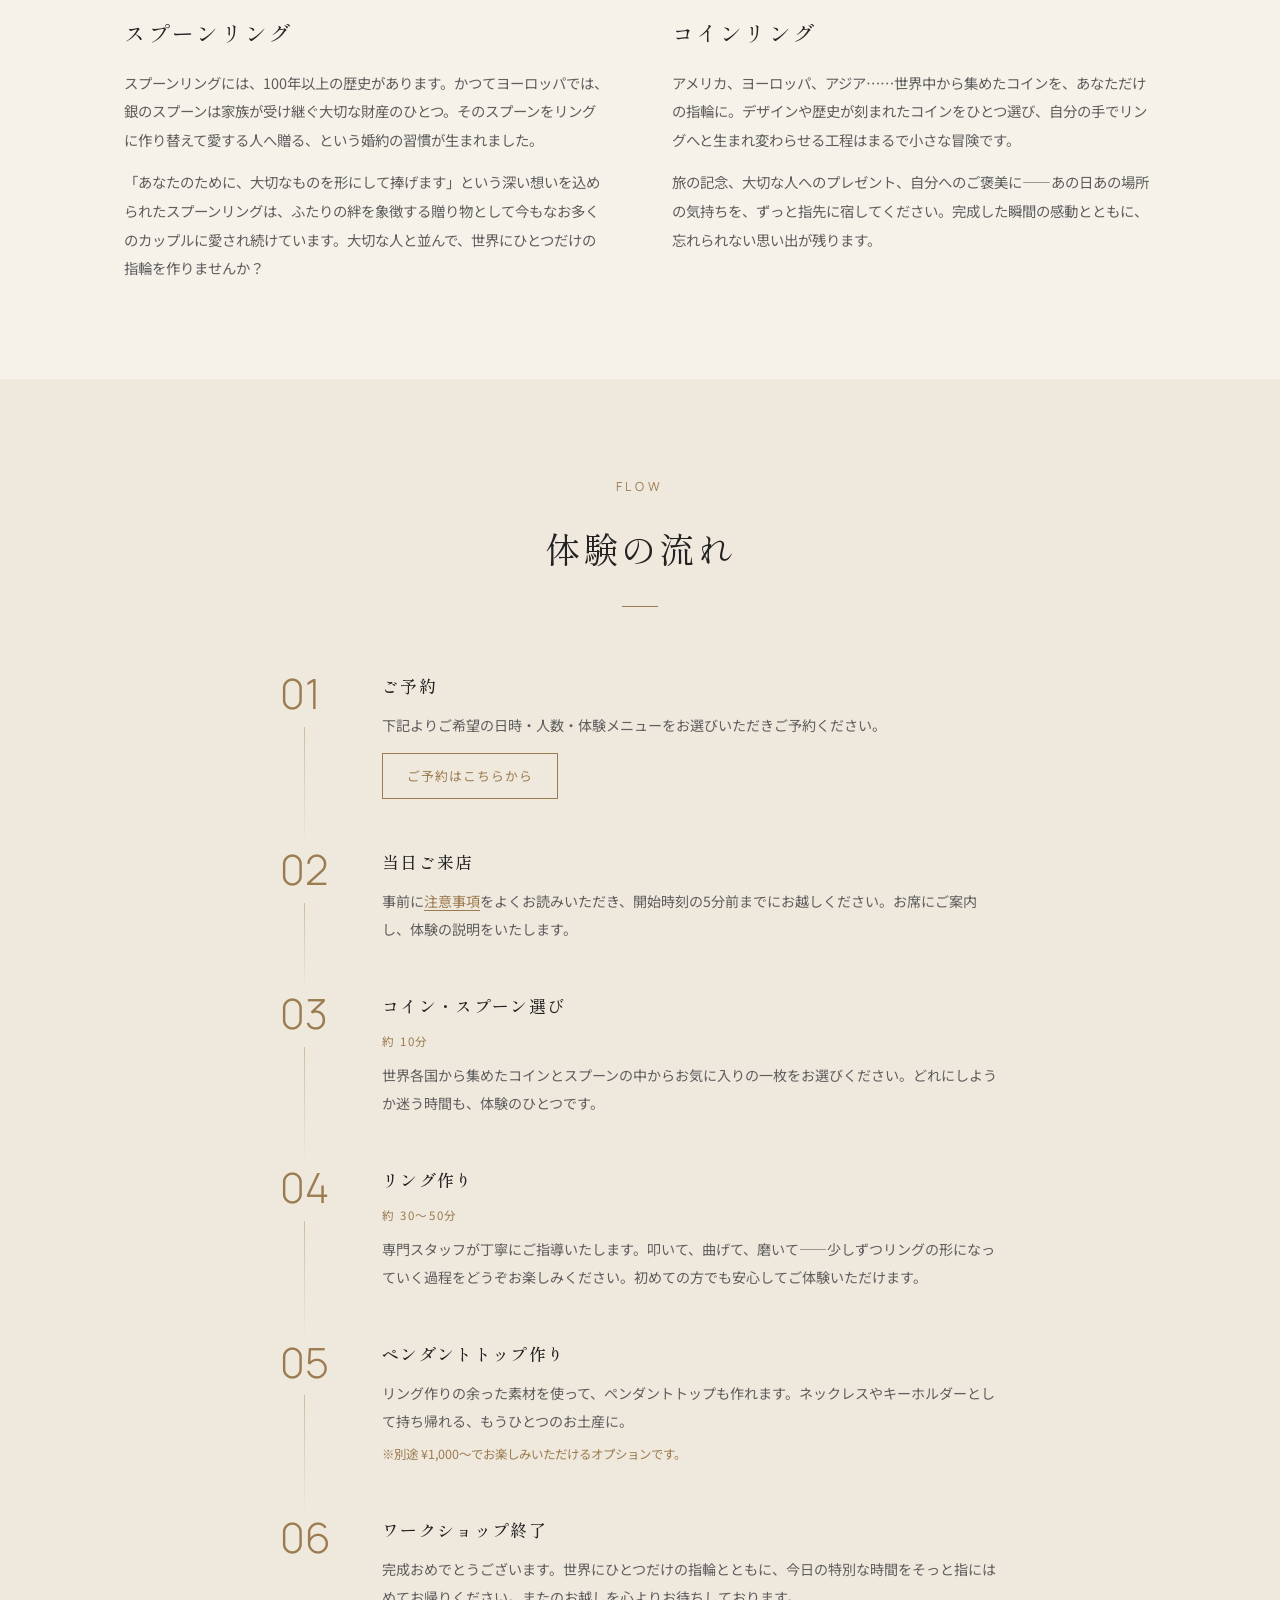
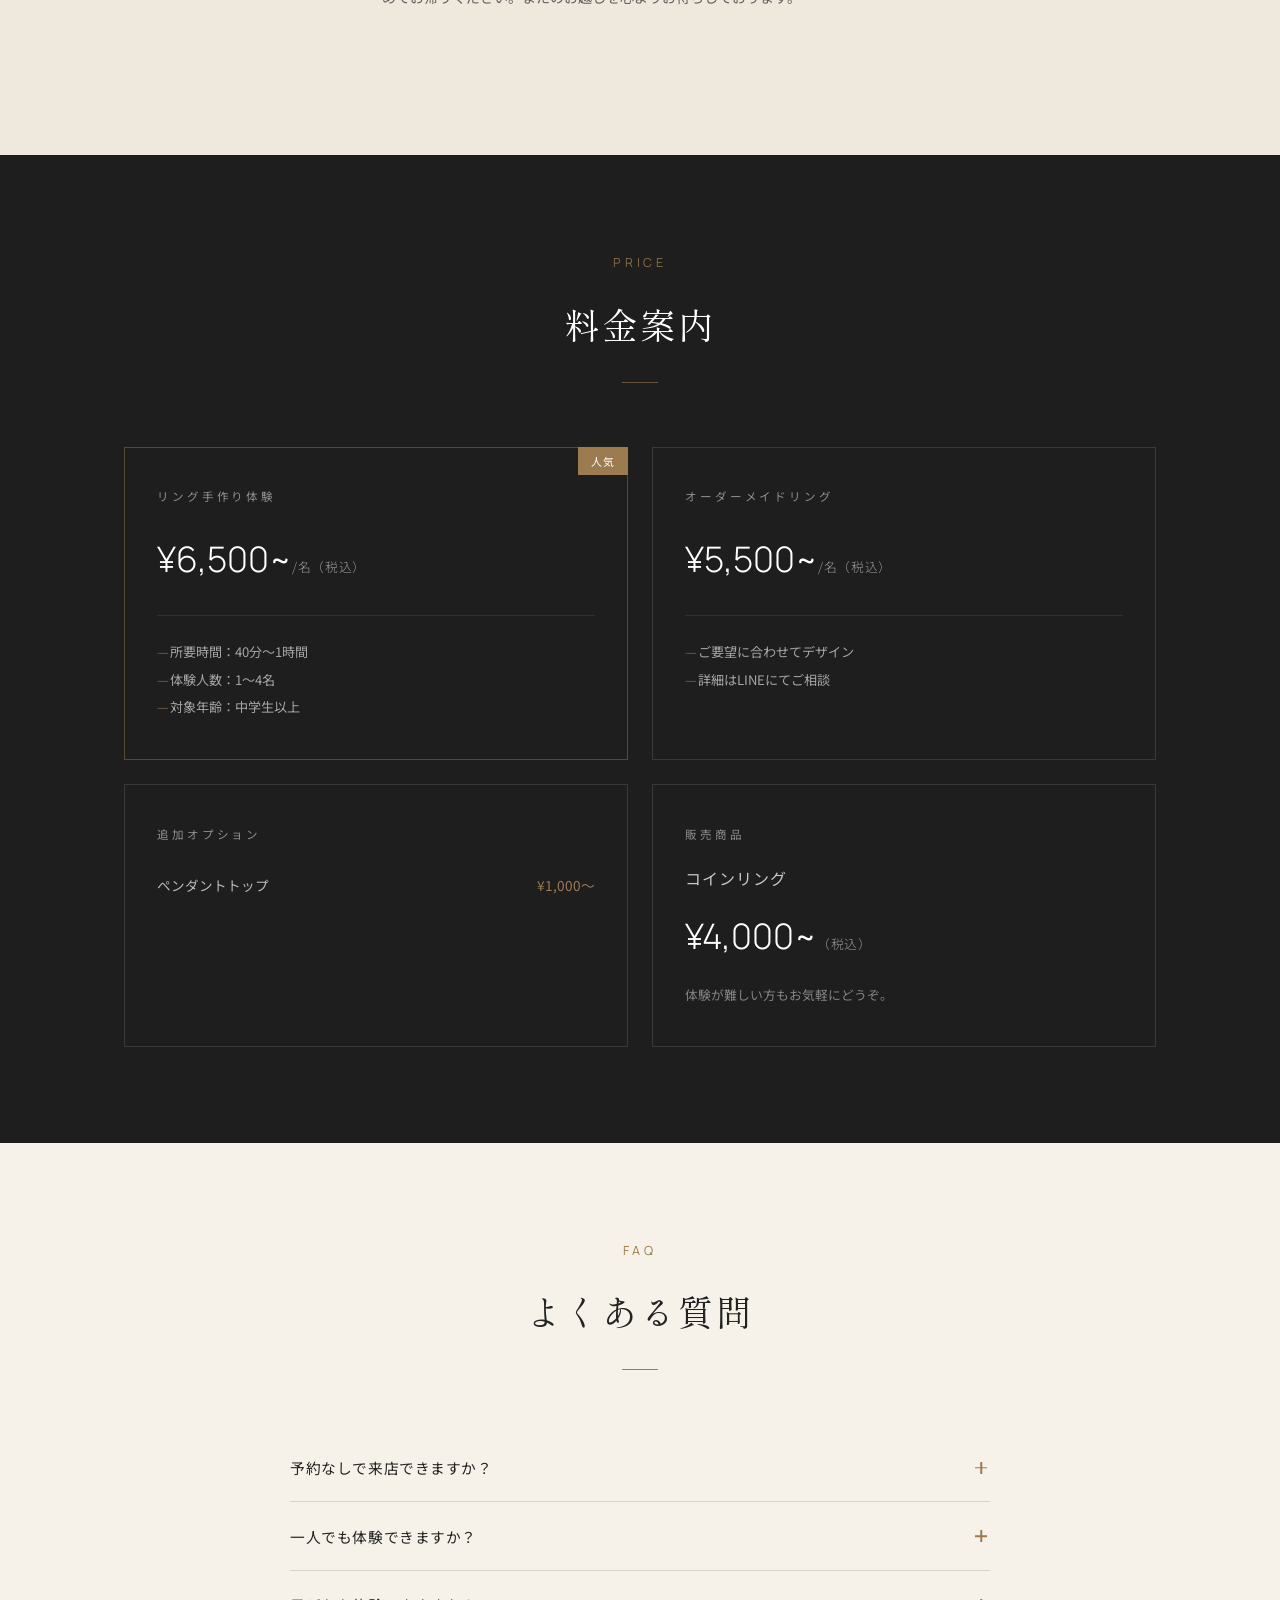
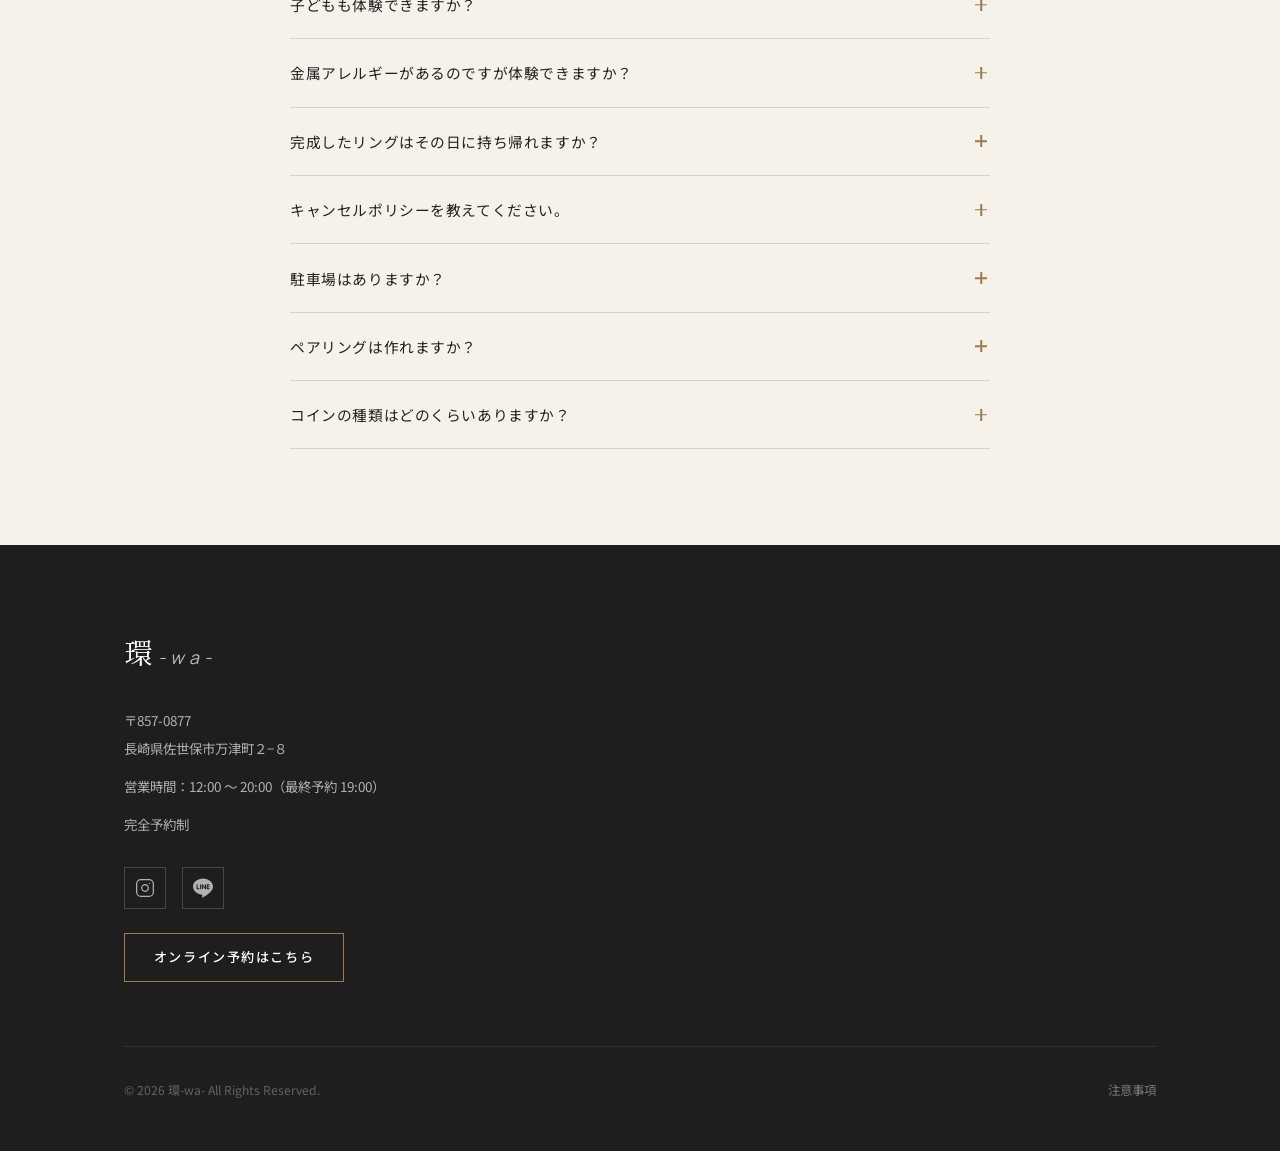
==== commit 0975f72c: "Add i18n support (ja/en/zh/ko) with language switcher - Add i18n.js: 4-language translation engine u" ====
--- a/index.html
+++ b/index.html
@@ -13,7 +13,7 @@
 <body>
 
   <!-- LOADER -->
-  <div id="loader" role="status" aria-label="読み込み中">
+  <div id="loader" role="status" data-i18n-aria="loader.ariaLabel" aria-label="読み込み中">
     <div class="loader-inner">
       <div class="loader-ring-wrap">
         <svg class="loader-ring" viewBox="0 0 100 100" aria-hidden="true">
@@ -26,7 +26,7 @@
       <div class="loader-foot">
         <span id="loader-counter" class="loader-counter">0</span>
         <div id="loader-text" class="loader-text">
-          <span class="loader-copy-jp">記憶を、環に。</span>
+          <span class="loader-copy-jp" data-i18n="loader.copyJp">記憶を、環に。</span>
           <span class="loader-copy-en">Forge your memory.</span>
         </div>
       </div>
@@ -39,18 +39,34 @@
       <a href="#" class="logo">環<span>-wa-</span></a>
       <nav>
         <ul class="nav-links" id="navLinks">
-          <li><a href="#about">リングについて</a></li>
-          <li><a href="#flow">体験の流れ</a></li>
-          <li><a href="#pricing">料金</a></li>
+          <li><a href="#about" data-i18n="nav.about">リングについて</a></li>
+          <li><a href="#flow" data-i18n="nav.flow">体験の流れ</a></li>
+          <li><a href="#pricing" data-i18n="nav.pricing">料金</a></li>
           <li><a href="#faq">FAQ</a></li>
-          <li><a href="shop.html">ショップ</a></li>
+          <li><a href="shop.html" data-i18n="nav.shop">ショップ</a></li>
           <li>
-            <a href="reserve.html" class="btn btn-nav">
-              予約する
-            </a>
+            <a href="reserve.html" class="btn btn-nav" data-i18n="nav.reserve">予約する</a>
+          </li>
+          <!-- Mobile lang switcher — shown only in hamburger overlay -->
+          <li class="nav-lang-item">
+            <div class="lang-switcher lang-switcher--mobile" aria-label="言語切替">
+              <button class="lang-btn" data-lang="ja">JA</button>
+              <button class="lang-btn" data-lang="en">EN</button>
+              <button class="lang-btn" data-lang="zh">中</button>
+              <button class="lang-btn" data-lang="ko">한</button>
+            </div>
           </li>
         </ul>
-        <button class="hamburger" id="hamburger" aria-label="メニューを開く" aria-expanded="false">
+        <!-- Desktop lang switcher -->
+        <div class="lang-switcher" aria-label="言語切替">
+          <button class="lang-btn" data-lang="ja">JA</button>
+          <button class="lang-btn" data-lang="en">EN</button>
+          <button class="lang-btn" data-lang="zh">中</button>
+          <button class="lang-btn" data-lang="ko">한</button>
+        </div>
+        <button class="hamburger" id="hamburger"
+                data-i18n-aria="burger.open"
+                aria-label="メニューを開く" aria-expanded="false">
           <span></span><span></span><span></span>
         </button>
       </nav>
@@ -59,7 +75,6 @@
 
   <!-- HERO -->
   <section id="hero">
-    <!-- VIDEO BACKGROUND -->
     <div class="hero-bg" id="heroBg">
       <div class="hero-vid-wrap v1 active">
         <video autoplay muted playsinline loop preload="auto"
@@ -76,19 +91,21 @@
     </div>
     <div class="hero-overlay" aria-hidden="true"></div>
     <div class="hero-content" id="heroContent">
-      <p class="hero-eyebrow">Handmade Ring Workshop</p>
+      <p class="hero-eyebrow" data-i18n="hero.eyebrow">Handmade Ring Workshop</p>
       <h1 class="hero-mark">
         <span class="hero-kanji">環</span>
         <span class="hero-wa">-wa-</span>
       </h1>
-      <p class="hero-copy-jp">記憶を、環に。</p>
-      <p class="hero-tagline">世界のコインやスプーンからつくる、<br>記憶を宿すリング体験。</p>
-      <a href="reserve.html" class="btn-hero-reserve">体験を予約する<span class="btn-arrow" aria-hidden="true">→</span></a>
+      <p class="hero-copy-jp" data-i18n="hero.copy">記憶を、環に。</p>
+      <p class="hero-tagline" data-i18n-html="hero.tagline">世界のコインやスプーンからつくる、<br>記憶を宿すリング体験。</p>
+      <a href="reserve.html" class="btn-hero-reserve">
+        <span data-i18n="hero.reserve">体験を予約する</span><span class="btn-arrow" aria-hidden="true">→</span>
+      </a>
     </div>
     <div class="hero-foot" aria-hidden="true">
-      <span>佐世保市万津町 2-8</span>
-      <span>完全予約制</span>
-      <span>12:00 — 20:00</span>
+      <span data-i18n="hero.address">佐世保市万津町 2-8</span>
+      <span data-i18n="hero.byReservation">完全予約制</span>
+      <span data-i18n="hero.hours">12:00 — 20:00</span>
     </div>
     <div class="scroll-down" aria-hidden="true">
       <div class="scroll-line"></div>
@@ -101,7 +118,7 @@
     <div class="container">
       <div class="section-head reveal">
         <span class="section-label">ABOUT</span>
-        <h2>リングについて</h2>
+        <h2 data-i18n="about.heading">リングについて</h2>
         <div class="divider"></div>
       </div>
       <div class="about-grid">
@@ -109,17 +126,17 @@
         <div class="about-card reveal">
           <div class="about-img" data-parallax><img src="images/スプーンリング.png" alt="スプーンリング" loading="lazy"></div>
           <span class="about-tag">SPOON RING</span>
-          <h3>スプーンリング</h3>
-          <p>スプーンリングには、100年以上の歴史があります。かつてヨーロッパでは、銀のスプーンは家族が受け継ぐ大切な財産のひとつ。そのスプーンをリングに作り替えて愛する人へ贈る、という婚約の習慣が生まれました。</p>
-          <p>「あなたのために、大切なものを形にして捧げます」という深い想いを込められたスプーンリングは、ふたりの絆を象徴する贈り物として今もなお多くのカップルに愛され続けています。大切な人と並んで、世界にひとつだけの指輪を作りませんか？</p>
+          <h3 data-i18n="about.spoon.title">スプーンリング</h3>
+          <p data-i18n="about.spoon.p1">スプーンリングには、100年以上の歴史があります。かつてヨーロッパでは、銀のスプーンは家族が受け継ぐ大切な財産のひとつ。そのスプーンをリングに作り替えて愛する人へ贈る、という婚約の習慣が生まれました。</p>
+          <p data-i18n="about.spoon.p2">「あなたのために、大切なものを形にして捧げます」という深い想いを込められたスプーンリングは、ふたりの絆を象徴する贈り物として今もなお多くのカップルに愛され続けています。大切な人と並んで、世界にひとつだけの指輪を作りませんか？</p>
         </div>
 
         <div class="about-card reveal">
           <div class="about-img" data-parallax><img src="images/コインリング.png" alt="コインリング" loading="lazy"></div>
           <span class="about-tag">COIN RING</span>
-          <h3>コインリング</h3>
-          <p>アメリカ、ヨーロッパ、アジア……世界中から集めたコインを、あなただけの指輪に。デザインや歴史が刻まれたコインをひとつ選び、自分の手でリングへと生まれ変わらせる工程はまるで小さな冒険です。</p>
-          <p>旅の記念、大切な人へのプレゼント、自分へのご褒美に——あの日あの場所の気持ちを、ずっと指先に宿してください。完成した瞬間の感動とともに、忘れられない思い出が残ります。</p>
+          <h3 data-i18n="about.coin.title">コインリング</h3>
+          <p data-i18n="about.coin.p1">アメリカ、ヨーロッパ、アジア……世界中から集めたコインを、あなただけの指輪に。デザインや歴史が刻まれたコインをひとつ選び、自分の手でリングへと生まれ変わらせる工程はまるで小さな冒険です。</p>
+          <p data-i18n="about.coin.p2">旅の記念、大切な人へのプレゼント、自分へのご褒美に——あの日あの場所の気持ちを、ずっと指先に宿してください。完成した瞬間の感動とともに、忘れられない思い出が残ります。</p>
         </div>
 
       </div>
@@ -131,7 +148,7 @@
     <div class="container">
       <div class="section-head reveal">
         <span class="section-label">FLOW</span>
-        <h2>体験の流れ</h2>
+        <h2 data-i18n="flow.heading">体験の流れ</h2>
         <div class="divider"></div>
       </div>
       <ol class="flow-list">
@@ -139,53 +156,51 @@
         <li class="flow-step reveal">
           <div class="flow-num">01</div>
           <div class="flow-body">
-            <h3>ご予約</h3>
-            <p>下記よりご希望の日時・人数・体験メニューをお選びいただきご予約ください。</p>
-            <a href="reserve.html" class="btn-reserve-sm">
-              ご予約はこちらから
-            </a>
+            <h3 data-i18n="flow.s01.title">ご予約</h3>
+            <p data-i18n="flow.s01.p">下記よりご希望の日時・人数・体験メニューをお選びいただきご予約ください。</p>
+            <a href="reserve.html" class="btn-reserve-sm" data-i18n="flow.s01.btn">ご予約はこちらから</a>
           </div>
         </li>
 
         <li class="flow-step reveal">
           <div class="flow-num">02</div>
           <div class="flow-body">
-            <h3>当日ご来店</h3>
-            <p>事前に<a href="caution.html" class="text-link">注意事項</a>をよくお読みいただき、開始時刻の5分前までにお越しください。お席にご案内し、体験の説明をいたします。</p>
+            <h3 data-i18n="flow.s02.title">当日ご来店</h3>
+            <p data-i18n-html="flow.s02.p">事前に<a href="caution.html" class="text-link">注意事項</a>をよくお読みいただき、開始時刻の5分前までにお越しください。お席にご案内し、体験の説明をいたします。</p>
           </div>
         </li>
 
         <li class="flow-step reveal">
           <div class="flow-num">03</div>
           <div class="flow-body">
-            <h3>コイン・スプーン選び</h3>
-            <span class="flow-time">約 10分</span>
-            <p>世界各国から集めたコインとスプーンの中からお気に入りの一枚をお選びください。どれにしようか迷う時間も、体験のひとつです。</p>
+            <h3 data-i18n="flow.s03.title">コイン・スプーン選び</h3>
+            <span class="flow-time" data-i18n="flow.s03.time">約 10分</span>
+            <p data-i18n="flow.s03.p">世界各国から集めたコインとスプーンの中からお気に入りの一枚をお選びください。どれにしようか迷う時間も、体験のひとつです。</p>
           </div>
         </li>
 
         <li class="flow-step reveal">
           <div class="flow-num">04</div>
           <div class="flow-body">
-            <h3>リング作り</h3>
-            <span class="flow-time">約 30〜50分</span>
-            <p>専門スタッフが丁寧にご指導いたします。叩いて、曲げて、磨いて——少しずつリングの形になっていく過程をどうぞお楽しみください。初めての方でも安心してご体験いただけます。</p>
+            <h3 data-i18n="flow.s04.title">リング作り</h3>
+            <span class="flow-time" data-i18n="flow.s04.time">約 30〜50分</span>
+            <p data-i18n="flow.s04.p">専門スタッフが丁寧にご指導いたします。叩いて、曲げて、磨いて——少しずつリングの形になっていく過程をどうぞお楽しみください。初めての方でも安心してご体験いただけます。</p>
           </div>
         </li>
 
         <li class="flow-step reveal">
           <div class="flow-num">05</div>
           <div class="flow-body">
-            <h3>ペンダントトップ作り</h3>
-            <p>リング作りの余った素材を使って、ペンダントトップも作れます。ネックレスやキーホルダーとして持ち帰れる、もうひとつのお土産に。<br><span class="inline-note">※別途 ¥1,000〜でお楽しみいただけるオプションです。</span></p>
+            <h3 data-i18n="flow.s05.title">ペンダントトップ作り</h3>
+            <p data-i18n-html="flow.s05.p">リング作りの余った素材を使って、ペンダントトップも作れます。ネックレスやキーホルダーとして持ち帰れる、もうひとつのお土産に。<br><span class="inline-note">※別途 ¥1,000〜でお楽しみいただけるオプションです。</span></p>
           </div>
         </li>
 
         <li class="flow-step reveal">
           <div class="flow-num">06</div>
           <div class="flow-body">
-            <h3>ワークショップ終了</h3>
-            <p>完成おめでとうございます。世界にひとつだけの指輪とともに、今日の特別な時間をそっと指にはめてお帰りください。またのお越しを心よりお待ちしております。</p>
+            <h3 data-i18n="flow.s06.title">ワークショップ終了</h3>
+            <p data-i18n="flow.s06.p">完成おめでとうございます。世界にひとつだけの指輪とともに、今日の特別な時間をそっと指にはめてお帰りください。またのお越しを心よりお待ちしております。</p>
           </div>
         </li>
 
@@ -198,43 +213,43 @@
     <div class="container">
       <div class="section-head section-head--light reveal">
         <span class="section-label">PRICE</span>
-        <h2>料金案内</h2>
+        <h2 data-i18n="pricing.heading">料金案内</h2>
         <div class="divider divider--light"></div>
       </div>
       <div class="pricing-grid">
 
         <div class="price-card price-card--main reveal">
-          <span class="price-badge">人気</span>
-          <span class="price-cat">リング手作り体験</span>
+          <span class="price-badge" data-i18n="pricing.badge">人気</span>
+          <span class="price-cat" data-i18n="pricing.ring.cat">リング手作り体験</span>
           <div class="price-val">¥6,500~<small>/名（税込）</small></div>
           <ul class="price-meta">
-            <li>所要時間：40分〜1時間</li>
-            <li>体験人数：1〜4名</li>
-            <li>対象年齢：中学生以上</li>
+            <li data-i18n="pricing.ring.meta1">所要時間：40分〜1時間</li>
+            <li data-i18n="pricing.ring.meta2">体験人数：1〜4名</li>
+            <li data-i18n="pricing.ring.meta3">対象年齢：中学生以上</li>
           </ul>
         </div>
 
         <div class="price-card reveal">
-          <span class="price-cat">オーダーメイドリング</span>
+          <span class="price-cat" data-i18n="pricing.order.cat">オーダーメイドリング</span>
           <div class="price-val">¥5,500~<small>/名（税込）</small></div>
           <ul class="price-meta">
-            <li>ご要望に合わせてデザイン</li>
-            <li>詳細はLINEにてご相談</li>
+            <li data-i18n="pricing.order.meta1">ご要望に合わせてデザイン</li>
+            <li data-i18n="pricing.order.meta2">詳細はLINEにてご相談</li>
           </ul>
         </div>
 
         <div class="price-card reveal">
-          <span class="price-cat">追加オプション</span>
+          <span class="price-cat" data-i18n="pricing.option.cat">追加オプション</span>
           <ul class="price-option-list">
-            <li><span>ペンダントトップ</span><em>¥1,000〜</em></li>
+            <li><span data-i18n="pricing.option.pendant">ペンダントトップ</span><em>¥1,000〜</em></li>
           </ul>
         </div>
 
         <div class="price-card reveal">
-          <span class="price-cat">販売商品</span>
-          <p class="price-item-name">コインリング</p>
+          <span class="price-cat" data-i18n="pricing.sale.cat">販売商品</span>
+          <p class="price-item-name" data-i18n="pricing.sale.name">コインリング</p>
           <div class="price-val">¥4,000~<small>（税込）</small></div>
-          <p class="price-desc">体験が難しい方もお気軽にどうぞ。</p>
+          <p class="price-desc" data-i18n="pricing.sale.desc">体験が難しい方もお気軽にどうぞ。</p>
         </div>
 
       </div>
@@ -246,54 +261,54 @@
     <div class="container">
       <div class="section-head reveal">
         <span class="section-label">FAQ</span>
-        <h2>よくある質問</h2>
+        <h2 data-i18n="faq.heading">よくある質問</h2>
         <div class="divider"></div>
       </div>
       <dl class="faq-list reveal">
 
         <div class="faq-item">
-          <dt><button class="faq-q" aria-expanded="false"><span>予約なしで来店できますか？</span><span class="faq-icon" aria-hidden="true"></span></button></dt>
-          <dd class="faq-a"><div class="faq-inner">当工房は<strong>完全予約制</strong>となっております。公式LINEよりご予約のうえお越しください。当日のご予約もLINEにて承ります（空き状況によります）。</div></dd>
-        </div>
-
-        <div class="faq-item">
-          <dt><button class="faq-q" aria-expanded="false"><span>一人でも体験できますか？</span><span class="faq-icon" aria-hidden="true"></span></button></dt>
-          <dd class="faq-a"><div class="faq-inner">もちろんです。おひとり様から最大4名様まで体験いただけます。おひとりでじっくり楽しまれるお客様も多くいらっしゃいます。</div></dd>
-        </div>
-
-        <div class="faq-item">
-          <dt><button class="faq-q" aria-expanded="false"><span>子どもも体験できますか？</span><span class="faq-icon" aria-hidden="true"></span></button></dt>
-          <dd class="faq-a"><div class="faq-inner">安全上の理由から、対象年齢は<strong>中学生以上</strong>とさせていただいております。ご不明な点はLINEよりお気軽にお問い合わせください。</div></dd>
-        </div>
-
-        <div class="faq-item">
-          <dt><button class="faq-q" aria-expanded="false"><span>金属アレルギーがあるのですが体験できますか？</span><span class="faq-icon" aria-hidden="true"></span></button></dt>
-          <dd class="faq-a"><div class="faq-inner">金属アレルギーをお持ちの方には、使用素材について事前にご相談させていただいております。ご予約時にLINEにてお知らせください。また、事前に<a href="caution.html" class="text-link">注意事項ページ</a>もご確認いただけますと幸いです。</div></dd>
-        </div>
-
-        <div class="faq-item">
-          <dt><button class="faq-q" aria-expanded="false"><span>完成したリングはその日に持ち帰れますか？</span><span class="faq-icon" aria-hidden="true"></span></button></dt>
-          <dd class="faq-a"><div class="faq-inner">はい、当日お持ち帰りいただけます。専用のパッケージにお入れしてお渡しします。プレゼントにもそのままご利用いただけます。</div></dd>
-        </div>
-
-        <div class="faq-item">
-          <dt><button class="faq-q" aria-expanded="false"><span>キャンセルポリシーを教えてください。</span><span class="faq-icon" aria-hidden="true"></span></button></dt>
-          <dd class="faq-a"><div class="faq-inner">ご予約の変更・キャンセルは、ご予約日の<strong>前日20時まで</strong>に公式LINEよりご連絡ください。当日のキャンセルはキャンセル料が発生する場合がございます。</div></dd>
-        </div>
-
-        <div class="faq-item">
-          <dt><button class="faq-q" aria-expanded="false"><span>駐車場はありますか？</span><span class="faq-icon" aria-hidden="true"></span></button></dt>
-          <dd class="faq-a"><div class="faq-inner">専用駐車場はございませんが、近隣にコインパーキングがございます。公共交通機関でのご来店もぜひご検討ください。</div></dd>
-        </div>
-
-        <div class="faq-item">
-          <dt><button class="faq-q" aria-expanded="false"><span>ペアリングは作れますか？</span><span class="faq-icon" aria-hidden="true"></span></button></dt>
-          <dd class="faq-a"><div class="faq-inner">同じコインやスプーンをお選びいただければペアリングとして仕上げることも可能です。カップルやご友人同士でのご体験をぜひどうぞ。</div></dd>
-        </div>
-
-        <div class="faq-item">
-          <dt><button class="faq-q" aria-expanded="false"><span>コインの種類はどのくらいありますか？</span><span class="faq-icon" aria-hidden="true"></span></button></dt>
-          <dd class="faq-a"><div class="faq-inner">常時数十種類のコインをご用意しております。アメリカ、ヨーロッパ、アジアなどさまざまな国のコインをご覧いただけます。詳しくは当日スタッフにお尋ねください。</div></dd>
+          <dt><button class="faq-q" aria-expanded="false"><span data-i18n="faq.q01">予約なしで来店できますか？</span><span class="faq-icon" aria-hidden="true"></span></button></dt>
+          <dd class="faq-a"><div class="faq-inner" data-i18n-html="faq.a01">当工房は<strong>完全予約制</strong>となっております。公式LINEよりご予約のうえお越しください。当日のご予約もLINEにて承ります（空き状況によります）。</div></dd>
+        </div>
+
+        <div class="faq-item">
+          <dt><button class="faq-q" aria-expanded="false"><span data-i18n="faq.q02">一人でも体験できますか？</span><span class="faq-icon" aria-hidden="true"></span></button></dt>
+          <dd class="faq-a"><div class="faq-inner" data-i18n="faq.a02">もちろんです。おひとり様から最大4名様まで体験いただけます。おひとりでじっくり楽しまれるお客様も多くいらっしゃいます。</div></dd>
+        </div>
+
+        <div class="faq-item">
+          <dt><button class="faq-q" aria-expanded="false"><span data-i18n="faq.q03">子どもも体験できますか？</span><span class="faq-icon" aria-hidden="true"></span></button></dt>
+          <dd class="faq-a"><div class="faq-inner" data-i18n-html="faq.a03">安全上の理由から、対象年齢は<strong>中学生以上</strong>とさせていただいております。ご不明な点はLINEよりお気軽にお問い合わせください。</div></dd>
+        </div>
+
+        <div class="faq-item">
+          <dt><button class="faq-q" aria-expanded="false"><span data-i18n="faq.q04">金属アレルギーがあるのですが体験できますか？</span><span class="faq-icon" aria-hidden="true"></span></button></dt>
+          <dd class="faq-a"><div class="faq-inner" data-i18n-html="faq.a04">金属アレルギーをお持ちの方には、使用素材について事前にご相談させていただいております。ご予約時にLINEにてお知らせください。また、事前に<a href="caution.html" class="text-link">注意事項ページ</a>もご確認いただけますと幸いです。</div></dd>
+        </div>
+
+        <div class="faq-item">
+          <dt><button class="faq-q" aria-expanded="false"><span data-i18n="faq.q05">完成したリングはその日に持ち帰れますか？</span><span class="faq-icon" aria-hidden="true"></span></button></dt>
+          <dd class="faq-a"><div class="faq-inner" data-i18n="faq.a05">はい、当日お持ち帰りいただけます。専用のパッケージにお入れしてお渡しします。プレゼントにもそのままご利用いただけます。</div></dd>
+        </div>
+
+        <div class="faq-item">
+          <dt><button class="faq-q" aria-expanded="false"><span data-i18n="faq.q06">キャンセルポリシーを教えてください。</span><span class="faq-icon" aria-hidden="true"></span></button></dt>
+          <dd class="faq-a"><div class="faq-inner" data-i18n-html="faq.a06">ご予約の変更・キャンセルは、ご予約日の<strong>前日20時まで</strong>に公式LINEよりご連絡ください。当日のキャンセルはキャンセル料が発生する場合がございます。</div></dd>
+        </div>
+
+        <div class="faq-item">
+          <dt><button class="faq-q" aria-expanded="false"><span data-i18n="faq.q07">駐車場はありますか？</span><span class="faq-icon" aria-hidden="true"></span></button></dt>
+          <dd class="faq-a"><div class="faq-inner" data-i18n="faq.a07">専用駐車場はございませんが、近隣にコインパーキングがございます。公共交通機関でのご来店もぜひご検討ください。</div></dd>
+        </div>
+
+        <div class="faq-item">
+          <dt><button class="faq-q" aria-expanded="false"><span data-i18n="faq.q08">ペアリングは作れますか？</span><span class="faq-icon" aria-hidden="true"></span></button></dt>
+          <dd class="faq-a"><div class="faq-inner" data-i18n="faq.a08">同じコインやスプーンをお選びいただければペアリングとして仕上げることも可能です。カップルやご友人同士でのご体験をぜひどうぞ。</div></dd>
+        </div>
+
+        <div class="faq-item">
+          <dt><button class="faq-q" aria-expanded="false"><span data-i18n="faq.q09">コインの種類はどのくらいありますか？</span><span class="faq-icon" aria-hidden="true"></span></button></dt>
+          <dd class="faq-a"><div class="faq-inner" data-i18n="faq.a09">常時数十種類のコインをご用意しております。アメリカ、ヨーロッパ、アジアなどさまざまな国のコインをご覧いただけます。詳しくは当日スタッフにお尋ねください。</div></dd>
         </div>
 
       </dl>
@@ -308,9 +323,9 @@
         <div class="footer-info">
           <p class="footer-logo">環<span>-wa-</span></p>
           <address>
-            <p>〒857-0877<br>長崎県佐世保市万津町２−８</p>
-            <p>営業時間：12:00 〜 20:00（最終予約 19:00）</p>
-            <p>完全予約制</p>
+            <p data-i18n-html="footer.address">〒857-0877<br>長崎県佐世保市万津町２−８</p>
+            <p data-i18n="footer.hours">営業時間：12:00 〜 20:00（最終予約 19:00）</p>
+            <p data-i18n="footer.byRes">完全予約制</p>
           </address>
           <div class="footer-sns">
             <a href="https://www.instagram.com/" target="_blank" rel="noopener" class="sns-btn" aria-label="Instagram">
@@ -320,7 +335,7 @@
               <svg width="20" height="20" viewBox="0 0 24 24" fill="currentColor" aria-hidden="true"><path d="M19.365 9.863c.349 0 .63.285.63.631 0 .345-.281.63-.63.63H17.61v1.125h1.755c.349 0 .63.283.63.63 0 .344-.281.629-.63.629h-2.386c-.345 0-.627-.285-.627-.629V8.108c0-.345.282-.63.63-.63h2.386c.346 0 .627.285.627.63 0 .349-.281.63-.63.63H17.61v1.125h1.755zm-3.855 3.016c0 .27-.174.51-.432.596-.064.021-.133.031-.199.031-.211 0-.391-.09-.51-.25l-2.443-3.317v2.94c0 .344-.279.629-.631.629-.346 0-.626-.285-.626-.629V8.108c0-.27.173-.51.43-.595.06-.023.136-.033.194-.033.195 0 .375.104.495.254l2.462 3.33V8.108c0-.345.282-.63.63-.63.345 0 .63.285.63.63v4.771zm-5.741 0c0 .344-.282.629-.631.629-.345 0-.627-.285-.627-.629V8.108c0-.345.282-.63.63-.63.346 0 .628.285.628.63v4.771zm-2.466.629H4.917c-.345 0-.63-.285-.63-.629V8.108c0-.345.285-.63.63-.63.348 0 .63.285.63.63v4.141h1.756c.348 0 .629.283.629.63 0 .344-.281.629-.629.629M24 10.314C24 4.943 18.615.572 12 .572S0 4.943 0 10.314c0 4.811 4.27 8.842 10.035 9.608.391.082.923.258 1.058.59.12.301.079.766.038 1.08l-.164 1.02c-.045.301-.24 1.186 1.049.645 1.291-.539 6.916-4.078 9.436-6.975C23.176 14.393 24 12.458 24 10.314"/></svg>
             </a>
           </div>
-          <a href="reserve.html" class="btn btn-primary btn-sm">
+          <a href="reserve.html" class="btn btn-primary btn-sm" data-i18n="footer.reserveBtn">
             オンライン予約はこちら
           </a>
         </div>
@@ -336,8 +351,8 @@
 
       </div>
       <div class="footer-bottom">
-        <p>© 2026 環-wa- All Rights Reserved.</p>
-        <a href="caution.html" class="footer-link">注意事項</a>
+        <p data-i18n="footer.copyright">© 2026 環-wa- All Rights Reserved.</p>
+        <a href="caution.html" class="footer-link" data-i18n="footer.caution">注意事項</a>
       </div>
     </div>
   </footer>
@@ -346,13 +361,15 @@
   <div class="mobile-fixed-cta" role="navigation" aria-label="クイックアクション">
     <a href="https://line.me/R/ti/p/@wa_sasebo" target="_blank" rel="noopener" class="mcta-btn mcta-btn--line">
       <img src="images/icons8-line-48.png" width="20" height="20" alt="" aria-hidden="true">
-      <span>相談する</span>
+      <span data-i18n="mcta.consult">相談する</span>
     </a>
     <a href="reserve.html" class="mcta-btn mcta-btn--reserve">
       <svg width="16" height="16" viewBox="0 0 24 24" fill="none" stroke="currentColor" stroke-width="1.5" stroke-linecap="round" stroke-linejoin="round" aria-hidden="true"><rect x="3" y="4" width="18" height="18" rx="2"/><line x1="16" y1="2" x2="16" y2="6"/><line x1="8" y1="2" x2="8" y2="6"/><line x1="3" y1="10" x2="21" y2="10"/></svg>
-      <span>体験を予約</span>
+      <span data-i18n="mcta.reserve">体験を予約</span>
     </a>
   </div>
+
+  <script src="i18n.js"></script>
 
   <script>
     // Header: transparent → opaque on scroll
@@ -371,7 +388,6 @@
           cur = (cur + 1) % wraps.length;
           var wrap = wraps[cur];
           wrap.classList.add('active');
-          // Lazy-load current video on first switch
           var vid = wrap.querySelector('video[data-src]');
           if (vid) {
             vid.src = vid.dataset.src;
@@ -379,12 +395,10 @@
             vid.load();
             vid.play().catch(function(){});
           }
-          // Preload next video's metadata
           var nextVid = wraps[(cur + 1) % wraps.length].querySelector('video[data-src]');
           if (nextVid) { nextVid.preload = 'metadata'; }
         }, 7000);
       }
-      // Subtle parallax — bg moves slower than scroll
       if (!window.matchMedia('(prefers-reduced-motion: reduce)').matches) {
         var heroBg      = document.getElementById('heroBg');
         var heroContent = document.getElementById('heroContent');
@@ -396,8 +410,8 @@
               var s = window.scrollY;
               var h = heroEl.offsetHeight;
               if (s <= h) {
-                heroBg.style.transform      = 'translateY(' + (s * 0.22).toFixed(1) + 'px)';
-                heroContent.style.opacity   = Math.max(0, 1 - s / (h * 0.55)).toFixed(3);
+                heroBg.style.transform    = 'translateY(' + (s * 0.22).toFixed(1) + 'px)';
+                heroContent.style.opacity = Math.max(0, 1 - s / (h * 0.55)).toFixed(3);
               }
               ticking = false;
             });
@@ -407,31 +421,18 @@
       }
     }());
 
-    // Mobile CTA: hidden during Hero, visible after scrolling past 75% of Hero height
+    // Mobile CTA visibility
     (function() {
       var cta  = document.querySelector('.mobile-fixed-cta');
       var hero = document.getElementById('hero');
       if (!cta || !hero) return;
-
-      var threshold = 0;
-      var ticking   = false;
-
-      function calcThreshold() {
-        threshold = hero.offsetTop + hero.offsetHeight * 0.75;
-      }
-
-      function updateCta() {
-        cta.classList.toggle('is-visible', window.scrollY > threshold);
-        ticking = false;
-      }
-
+      var threshold = 0, ticking = false;
+      function calcThreshold() { threshold = hero.offsetTop + hero.offsetHeight * 0.75; }
+      function updateCta() { cta.classList.toggle('is-visible', window.scrollY > threshold); ticking = false; }
       calcThreshold();
       window.addEventListener('resize', calcThreshold, { passive: true });
       window.addEventListener('scroll', function() {
-        if (!ticking) {
-          requestAnimationFrame(updateCta);
-          ticking = true;
-        }
+        if (!ticking) { requestAnimationFrame(updateCta); ticking = true; }
       }, { passive: true });
     }());
 
@@ -474,31 +475,21 @@
   </script>
 
   <script>
-    // ── PHASE4: Reveal + Image Parallax ─────────────────────
+    // Reveal + Image Parallax
     (function () {
       if (window.matchMedia('(prefers-reduced-motion: reduce)').matches) return;
-
-      // Stagger delay — based on sibling position within same parent
       document.querySelectorAll('.reveal').forEach(function (el) {
         var peers = Array.from(el.parentElement.querySelectorAll('.reveal'));
         var idx   = peers.indexOf(el);
         if (idx > 0) el.style.transitionDelay = (idx * 0.08).toFixed(2) + 's';
       });
-
-      // Intersection Observer — fire once per element
       var obs = new IntersectionObserver(function (entries) {
         entries.forEach(function (entry) {
-          if (entry.isIntersecting) {
-            entry.target.classList.add('is-visible');
-            obs.unobserve(entry.target);
-          }
+          if (entry.isIntersecting) { entry.target.classList.add('is-visible'); obs.unobserve(entry.target); }
         });
       }, { threshold: 0.1, rootMargin: '0px 0px -50px 0px' });
-
       document.querySelectorAll('.reveal').forEach(function (el) { obs.observe(el); });
-
-      // Image parallax — very subtle translateY
-      var pEls  = document.querySelectorAll('[data-parallax]');
+      var pEls = document.querySelectorAll('[data-parallax]');
       var ptick = false;
       if (pEls.length) {
         window.addEventListener('scroll', function () {
@@ -522,60 +513,41 @@
   </script>
 
   <script>
-    // ── Loader ──────────────────────────────────────────────
+    // Loader
     (function () {
       var loader = document.getElementById('loader');
       if (!loader) return;
-
-      if (window.matchMedia('(prefers-reduced-motion: reduce)').matches) {
-        loader.remove();
-        return;
-      }
-
+      if (window.matchMedia('(prefers-reduced-motion: reduce)').matches) { loader.remove(); return; }
       var arc     = document.getElementById('ring-arc');
       var counter = document.getElementById('loader-counter');
       var text    = document.getElementById('loader-text');
       var brand   = document.querySelector('.loader-brand');
-      var C       = 2 * Math.PI * 38; // circumference ≈ 238.76
-
+      var C       = 2 * Math.PI * 38;
       arc.style.strokeDasharray  = C;
       arc.style.strokeDashoffset = C;
-
-      var DURATION  = 2200;
-      var startTime = null;
-
-      function ease(t) {
-        return t < 0.5 ? 4 * t * t * t : 1 - Math.pow(-2 * t + 2, 3) / 2;
-      }
-
+      var DURATION = 2200, startTime = null;
+      function ease(t) { return t < 0.5 ? 4*t*t*t : 1 - Math.pow(-2*t+2,3)/2; }
       function tick(ts) {
         if (!startTime) startTime = ts;
         var raw = Math.min((ts - startTime) / DURATION, 1);
         var p   = ease(raw);
-
         arc.style.strokeDashoffset = C * (1 - p);
         counter.textContent = String(Math.floor(p * 100)).padStart(3, '0') + '%';
-
-        if (raw < 1) {
-          requestAnimationFrame(tick);
-        } else {
+        if (raw < 1) { requestAnimationFrame(tick); }
+        else {
           arc.style.strokeDashoffset = 0;
           counter.textContent = '100%';
-
           setTimeout(function () {
             counter.classList.add('hide');
             text.classList.add('show');
             if (brand) brand.classList.add('lit');
             setTimeout(function () {
               loader.classList.add('is-done');
-              loader.addEventListener('transitionend', function () {
-                loader.remove();
-              }, { once: true });
+              loader.addEventListener('transitionend', function () { loader.remove(); }, { once: true });
             }, 1100);
           }, 300);
         }
       }
-
       requestAnimationFrame(tick);
     }());
   </script>
--- a/styles.css
+++ b/styles.css
@@ -959,6 +959,60 @@
   #loader { display: none; }
 }
 
+/* ── Language Switcher ────────────────────────────────────── */
+.lang-switcher {
+  display: flex;
+  align-items: center;
+  gap: 0.1rem;
+  margin-left: 0.5rem;
+}
+.lang-btn {
+  background: none;
+  border: none;
+  border-bottom: 1px solid transparent;
+  cursor: pointer;
+  font-family: var(--en);
+  font-size: 0.65rem;
+  letter-spacing: 0.06em;
+  color: rgba(255,255,255,0.38);
+  padding: 0.2rem 0.32rem;
+  transition: color 0.2s, border-color 0.2s;
+  line-height: 1;
+  white-space: nowrap;
+}
+.lang-btn:hover { color: rgba(255,255,255,0.8); }
+.lang-btn.is-active {
+  color: var(--white);
+  border-bottom-color: rgba(196,147,63,0.65);
+}
+
+/* Hide mobile lang item on desktop; show desktop switcher */
+.nav-lang-item { display: none; }
+
+@media (max-width: 768px) {
+  /* hide desktop switcher inside hamburger overlay */
+  .lang-switcher:not(.lang-switcher--mobile) { display: none; }
+  /* show as list item inside the mobile overlay */
+  .nav-lang-item {
+    display: flex !important;
+    justify-content: center;
+    margin-top: 0.5rem;
+  }
+  .lang-switcher--mobile {
+    margin-left: 0;
+    gap: 0.8rem;
+  }
+  .lang-switcher--mobile .lang-btn {
+    font-size: 0.88rem;
+    padding: 0.4rem 0.6rem;
+    color: rgba(255,255,255,0.45);
+  }
+  .lang-switcher--mobile .lang-btn.is-active {
+    color: var(--white);
+    border-bottom-color: rgba(196,147,63,0.65);
+  }
+}
+
 /* ── Mobile Fixed CTA ───────────────────────────────────────── */
 .mobile-fixed-cta { display: none; }
 
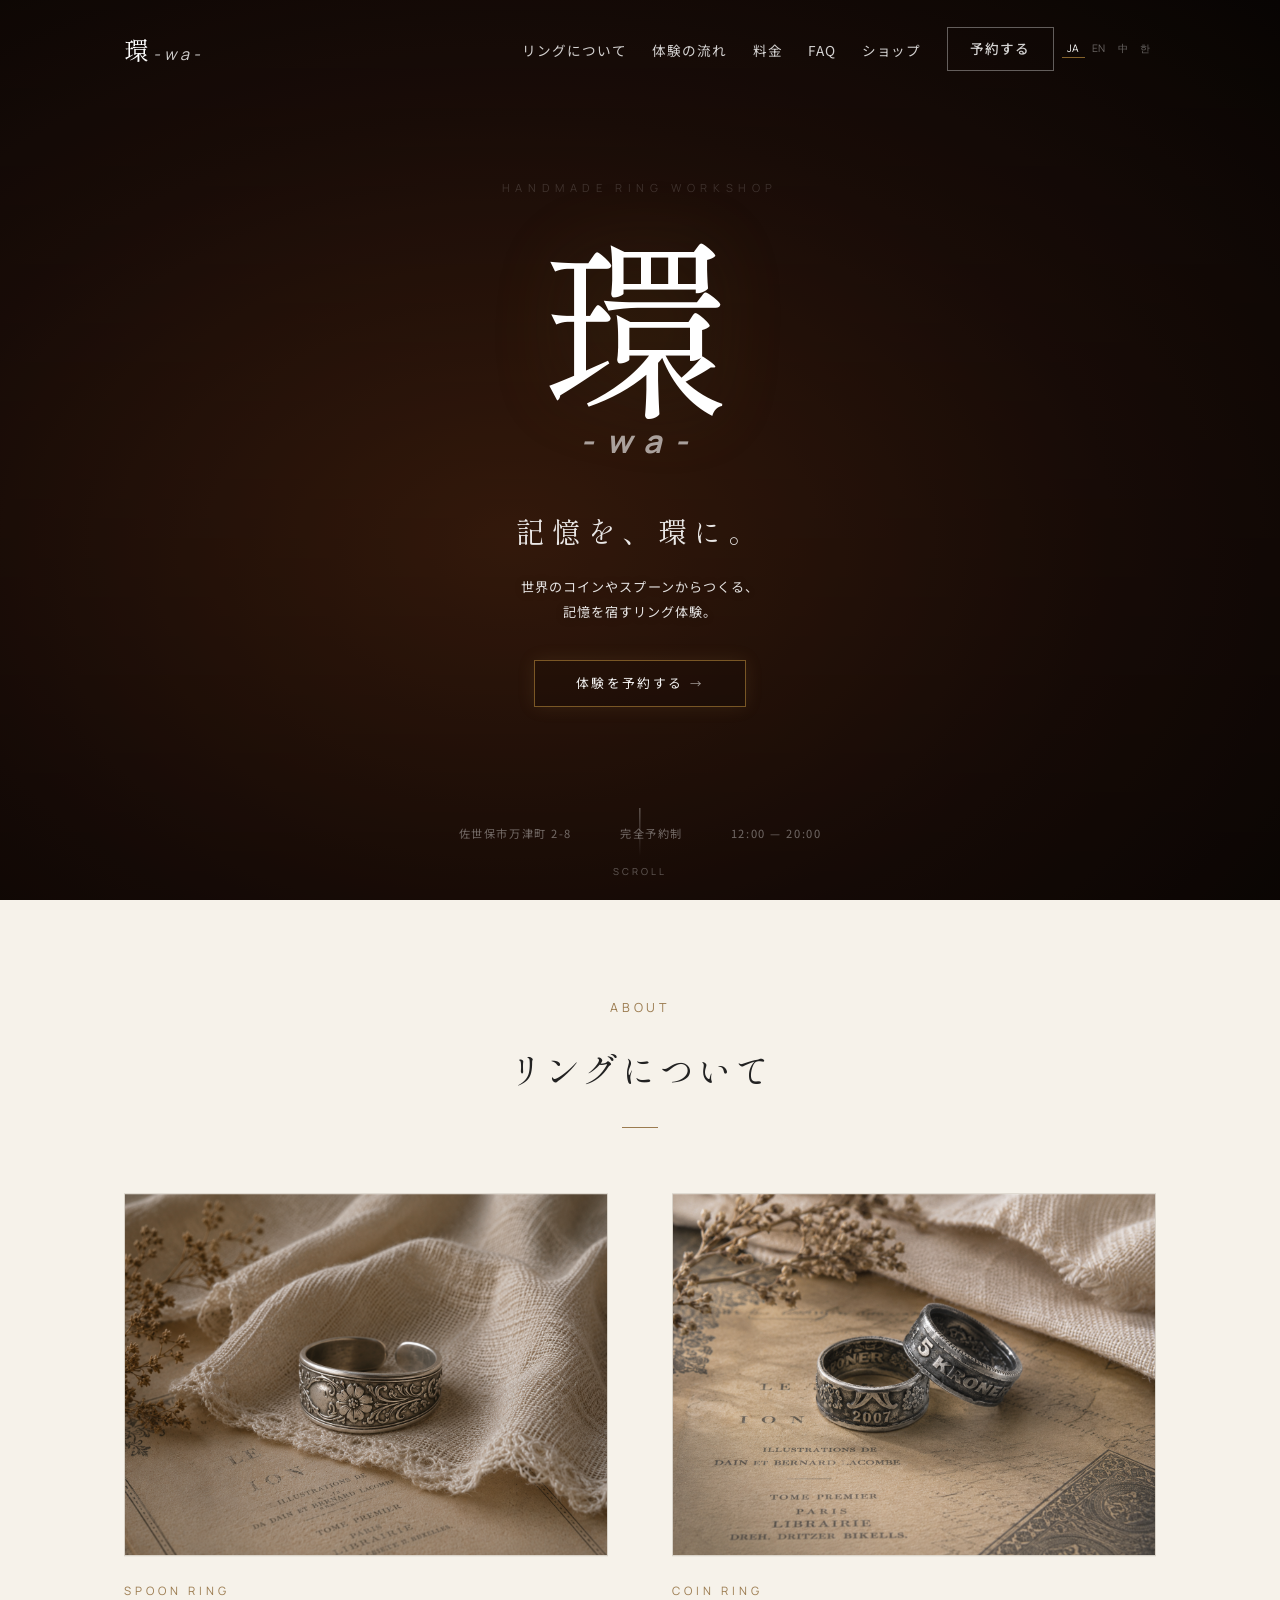
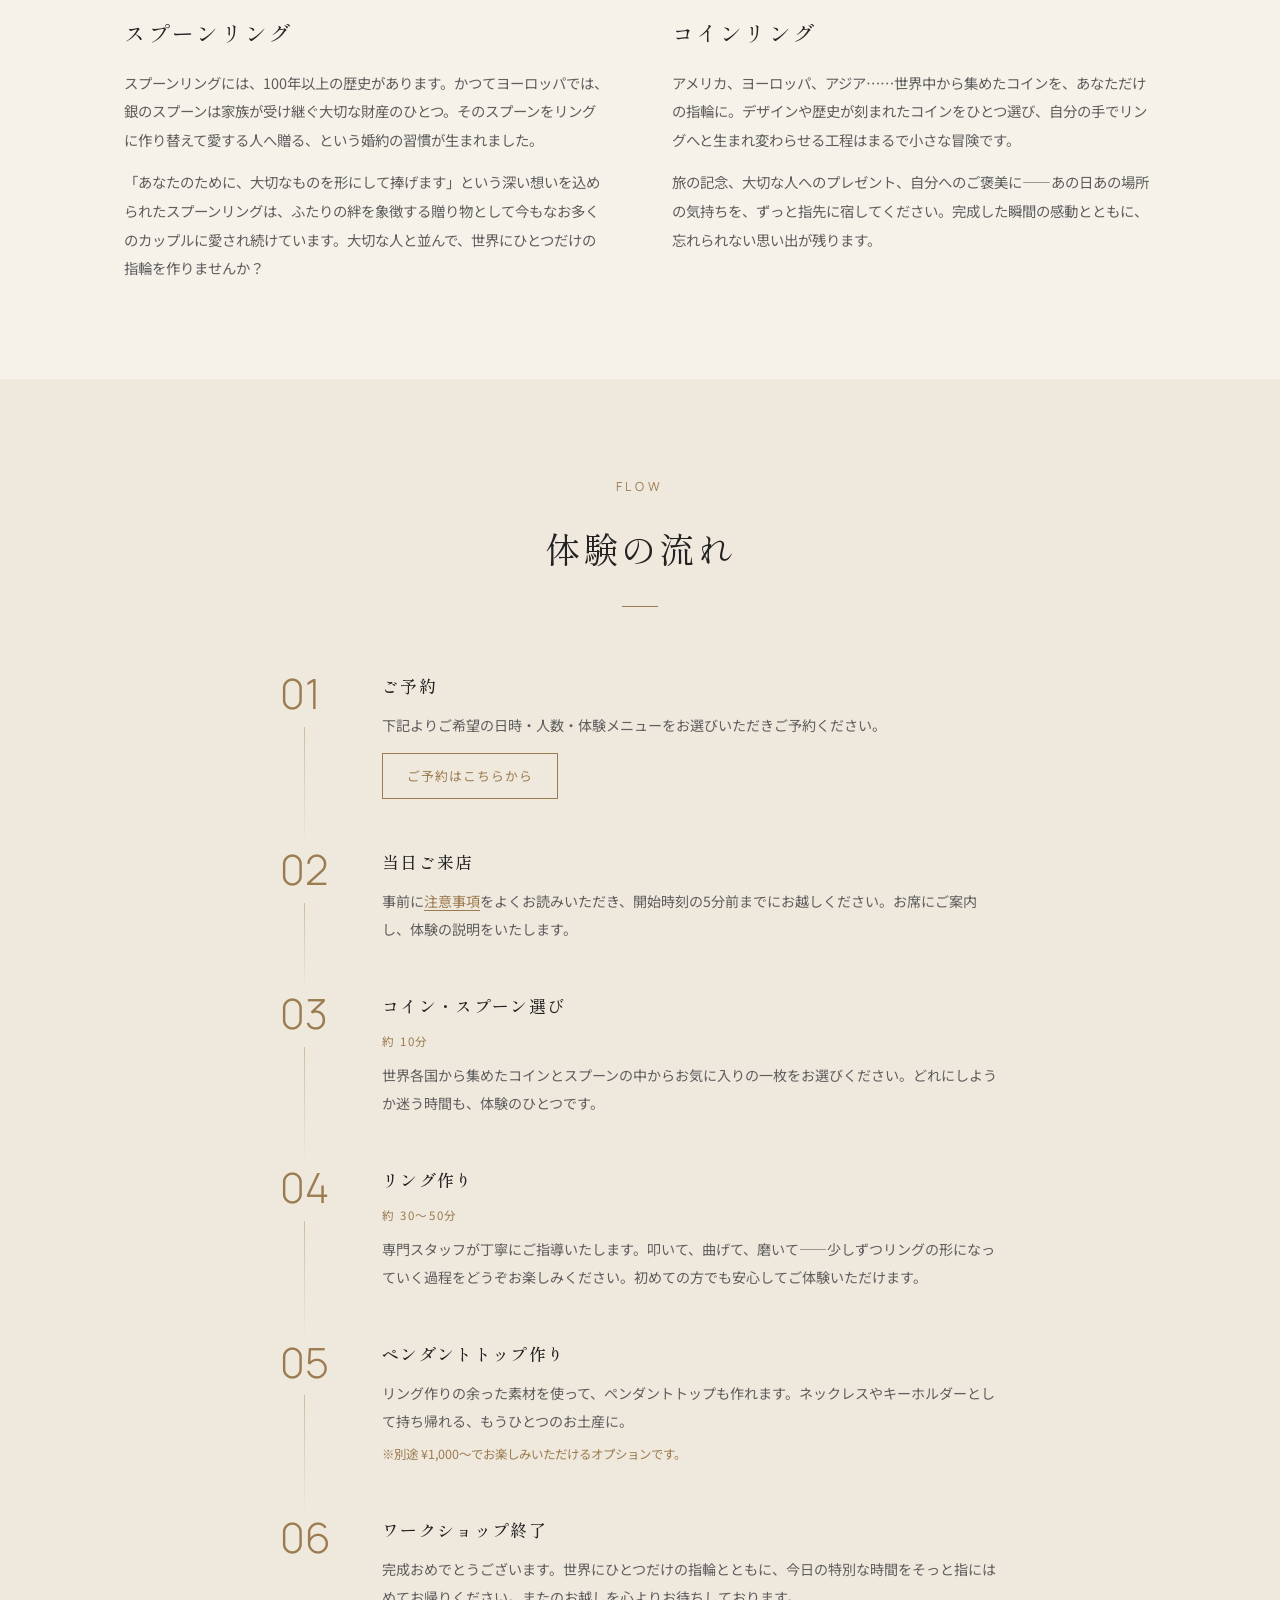
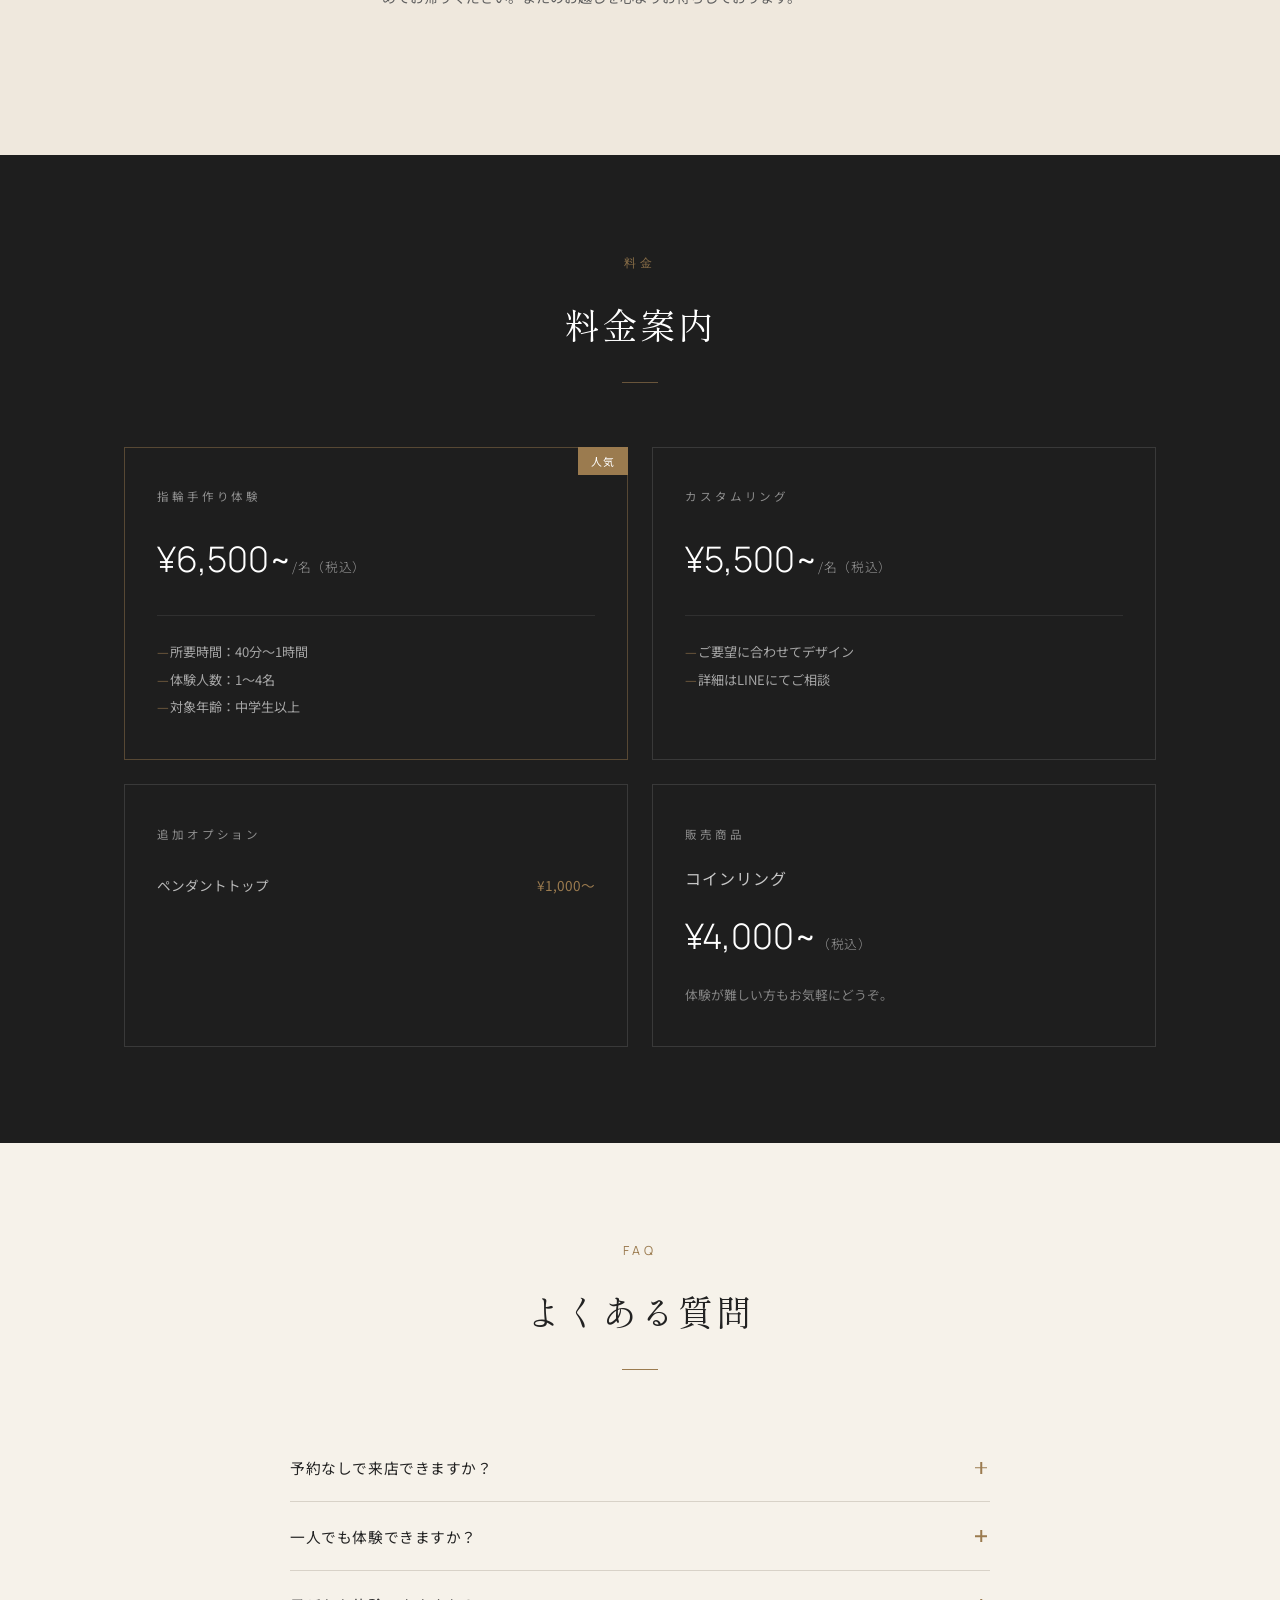
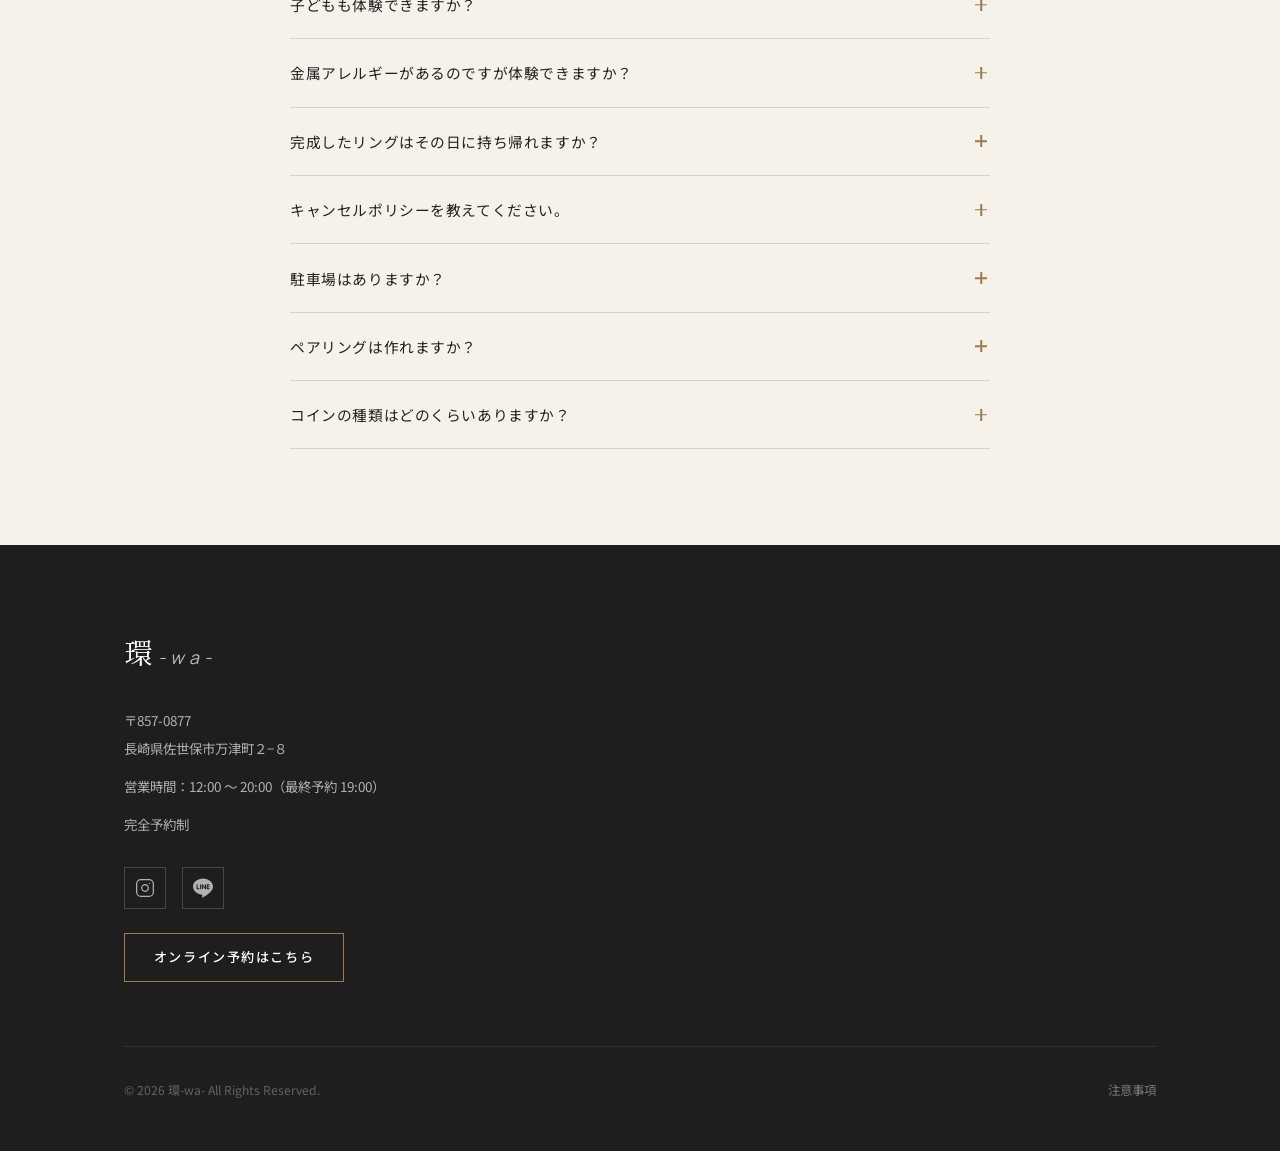
==== commit eece3c2a: "fix: hamburger ghost image + pricing i18n - styles.css: raise nav overlay z-index to 9999, use fully" ====
--- a/index.html
+++ b/index.html
@@ -212,7 +212,7 @@
   <section id="pricing" class="section section-dark">
     <div class="container">
       <div class="section-head section-head--light reveal">
-        <span class="section-label">PRICE</span>
+        <span class="section-label" data-i18n="pricing.label">PRICE</span>
         <h2 data-i18n="pricing.heading">料金案内</h2>
         <div class="divider divider--light"></div>
       </div>
@@ -220,8 +220,8 @@
 
         <div class="price-card price-card--main reveal">
           <span class="price-badge" data-i18n="pricing.badge">人気</span>
-          <span class="price-cat" data-i18n="pricing.ring.cat">リング手作り体験</span>
-          <div class="price-val">¥6,500~<small>/名（税込）</small></div>
+          <span class="price-cat" data-i18n="pricing.ring.cat">指輪手作り体験</span>
+          <div class="price-val">¥6,500~<small data-i18n="pricing.ring.taxNote">/名（税込）</small></div>
           <ul class="price-meta">
             <li data-i18n="pricing.ring.meta1">所要時間：40分〜1時間</li>
             <li data-i18n="pricing.ring.meta2">体験人数：1〜4名</li>
@@ -230,8 +230,8 @@
         </div>
 
         <div class="price-card reveal">
-          <span class="price-cat" data-i18n="pricing.order.cat">オーダーメイドリング</span>
-          <div class="price-val">¥5,500~<small>/名（税込）</small></div>
+          <span class="price-cat" data-i18n="pricing.order.cat">カスタムリング</span>
+          <div class="price-val">¥5,500~<small data-i18n="pricing.ring.taxNote">/名（税込）</small></div>
           <ul class="price-meta">
             <li data-i18n="pricing.order.meta1">ご要望に合わせてデザイン</li>
             <li data-i18n="pricing.order.meta2">詳細はLINEにてご相談</li>
@@ -461,6 +461,7 @@
     hamburger.addEventListener('click', () => {
       const isOpen = navLinks.classList.toggle('open');
       hamburger.classList.toggle('open', isOpen);
+      header.classList.toggle('menu-open', isOpen);
       hamburger.setAttribute('aria-expanded', String(isOpen));
       document.body.style.overflow = isOpen ? 'hidden' : '';
     });
@@ -468,6 +469,7 @@
       a.addEventListener('click', () => {
         navLinks.classList.remove('open');
         hamburger.classList.remove('open');
+        header.classList.remove('menu-open');
         hamburger.setAttribute('aria-expanded', 'false');
         document.body.style.overflow = '';
       });
--- a/styles.css
+++ b/styles.css
@@ -788,20 +788,28 @@
   /* Nav overlay */
   .nav-links {
     position: fixed;
-    inset: 0;
-    background: rgba(22, 22, 22, 0.98);
+    top: 0; left: 0;
+    width: 100%; height: 100vh;
+    display: flex;
+    background: #161616;
     flex-direction: column;
     align-items: center;
     justify-content: center;
     gap: 2.5rem;
     opacity: 0;
     pointer-events: none;
+    overflow-y: auto;
     transition: opacity 0.3s ease;
-    z-index: 99;
+    z-index: 9999;
   }
   .nav-links.open {
     opacity: 1;
     pointer-events: auto;
+  }
+  /* Elevate header stacking context so the overlay sits above all page content */
+  #header.menu-open {
+    z-index: 9999;
+    backdrop-filter: none;
   }
   .nav-links a { font-size: 1rem; }
   .hamburger { display: flex; }
